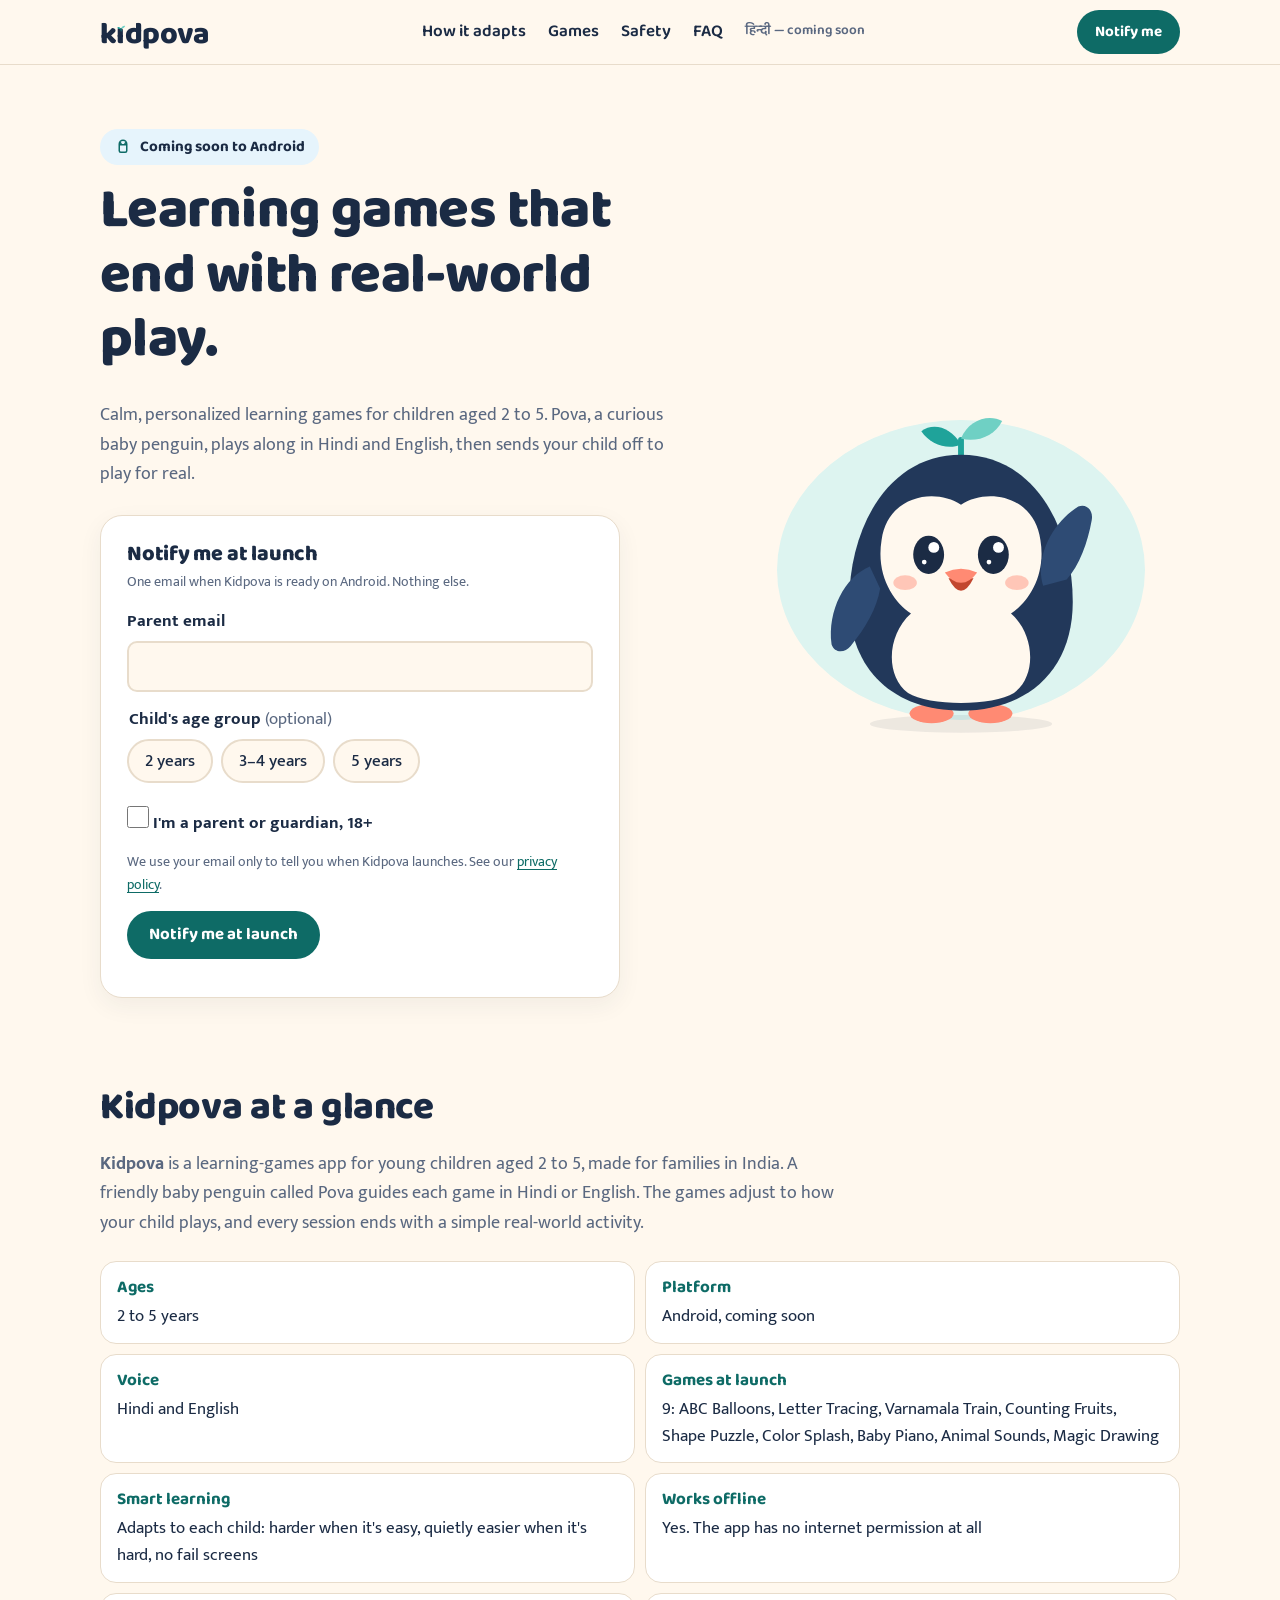
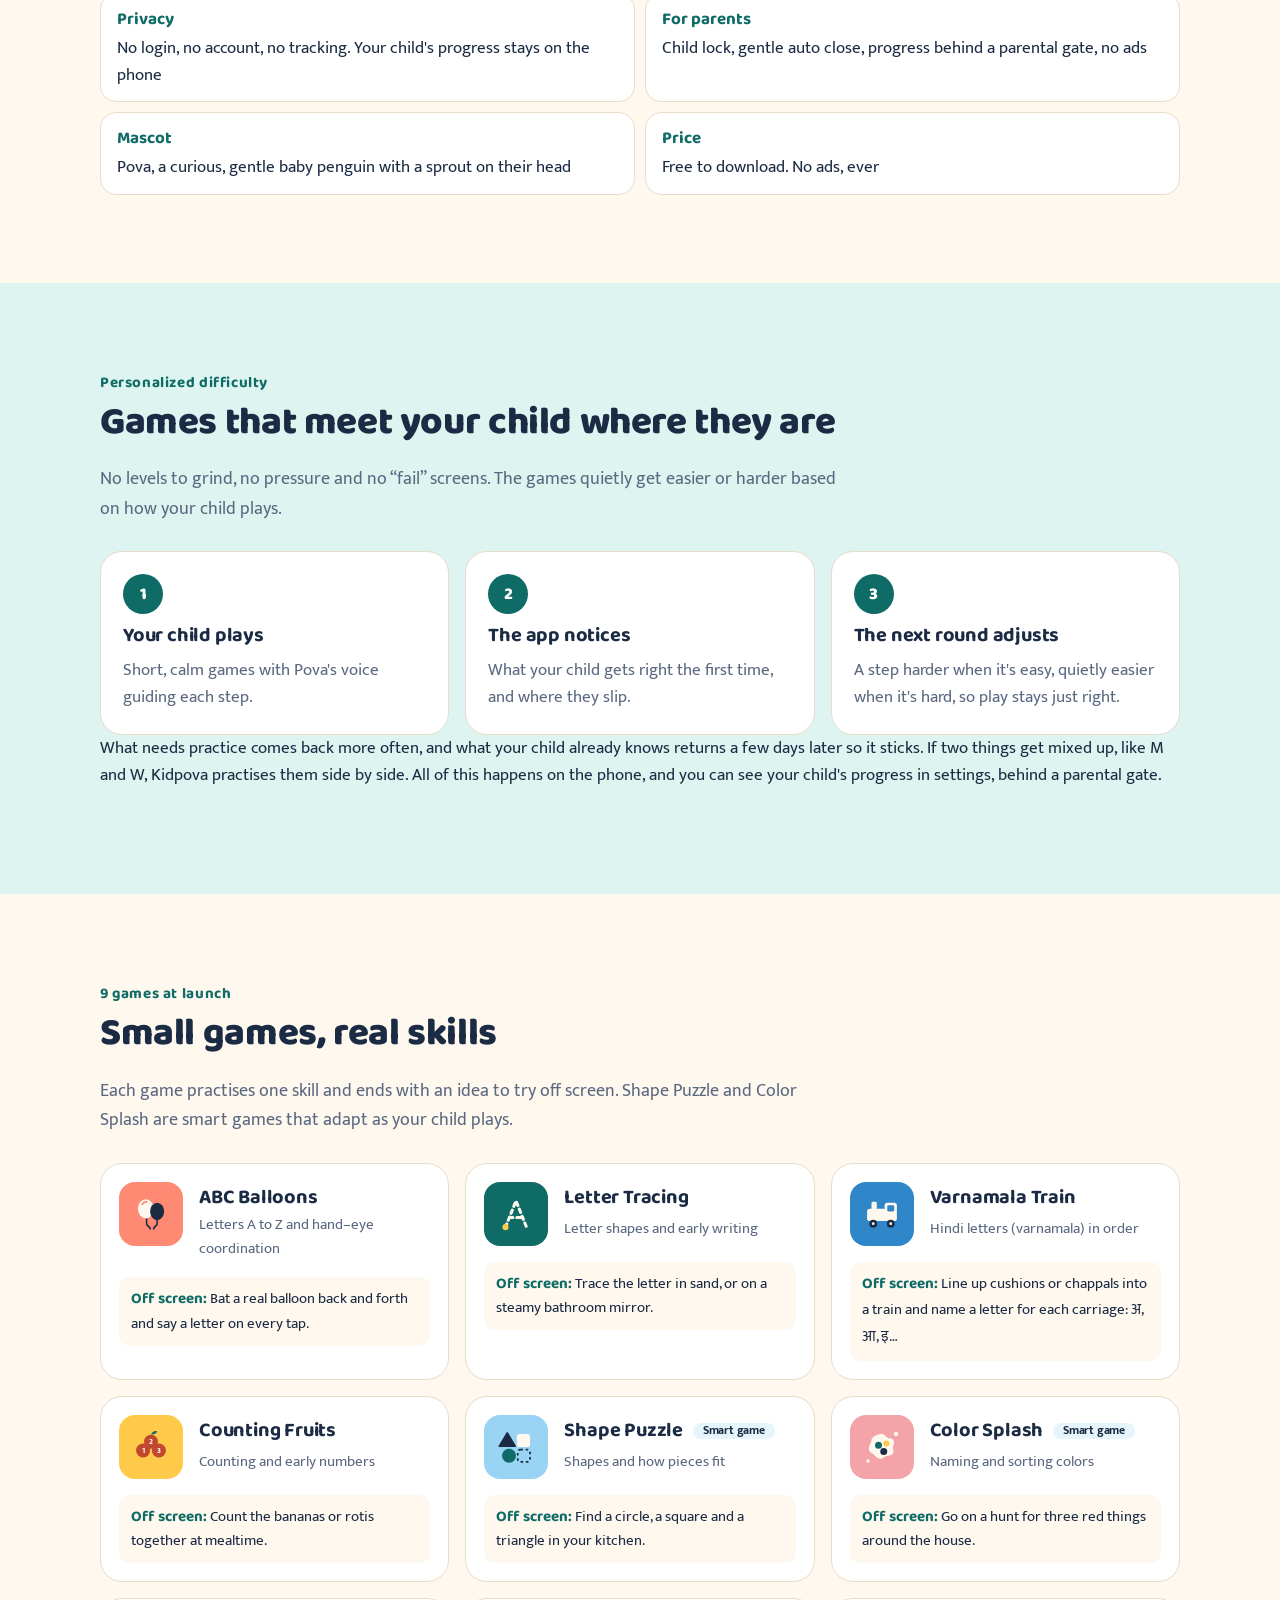
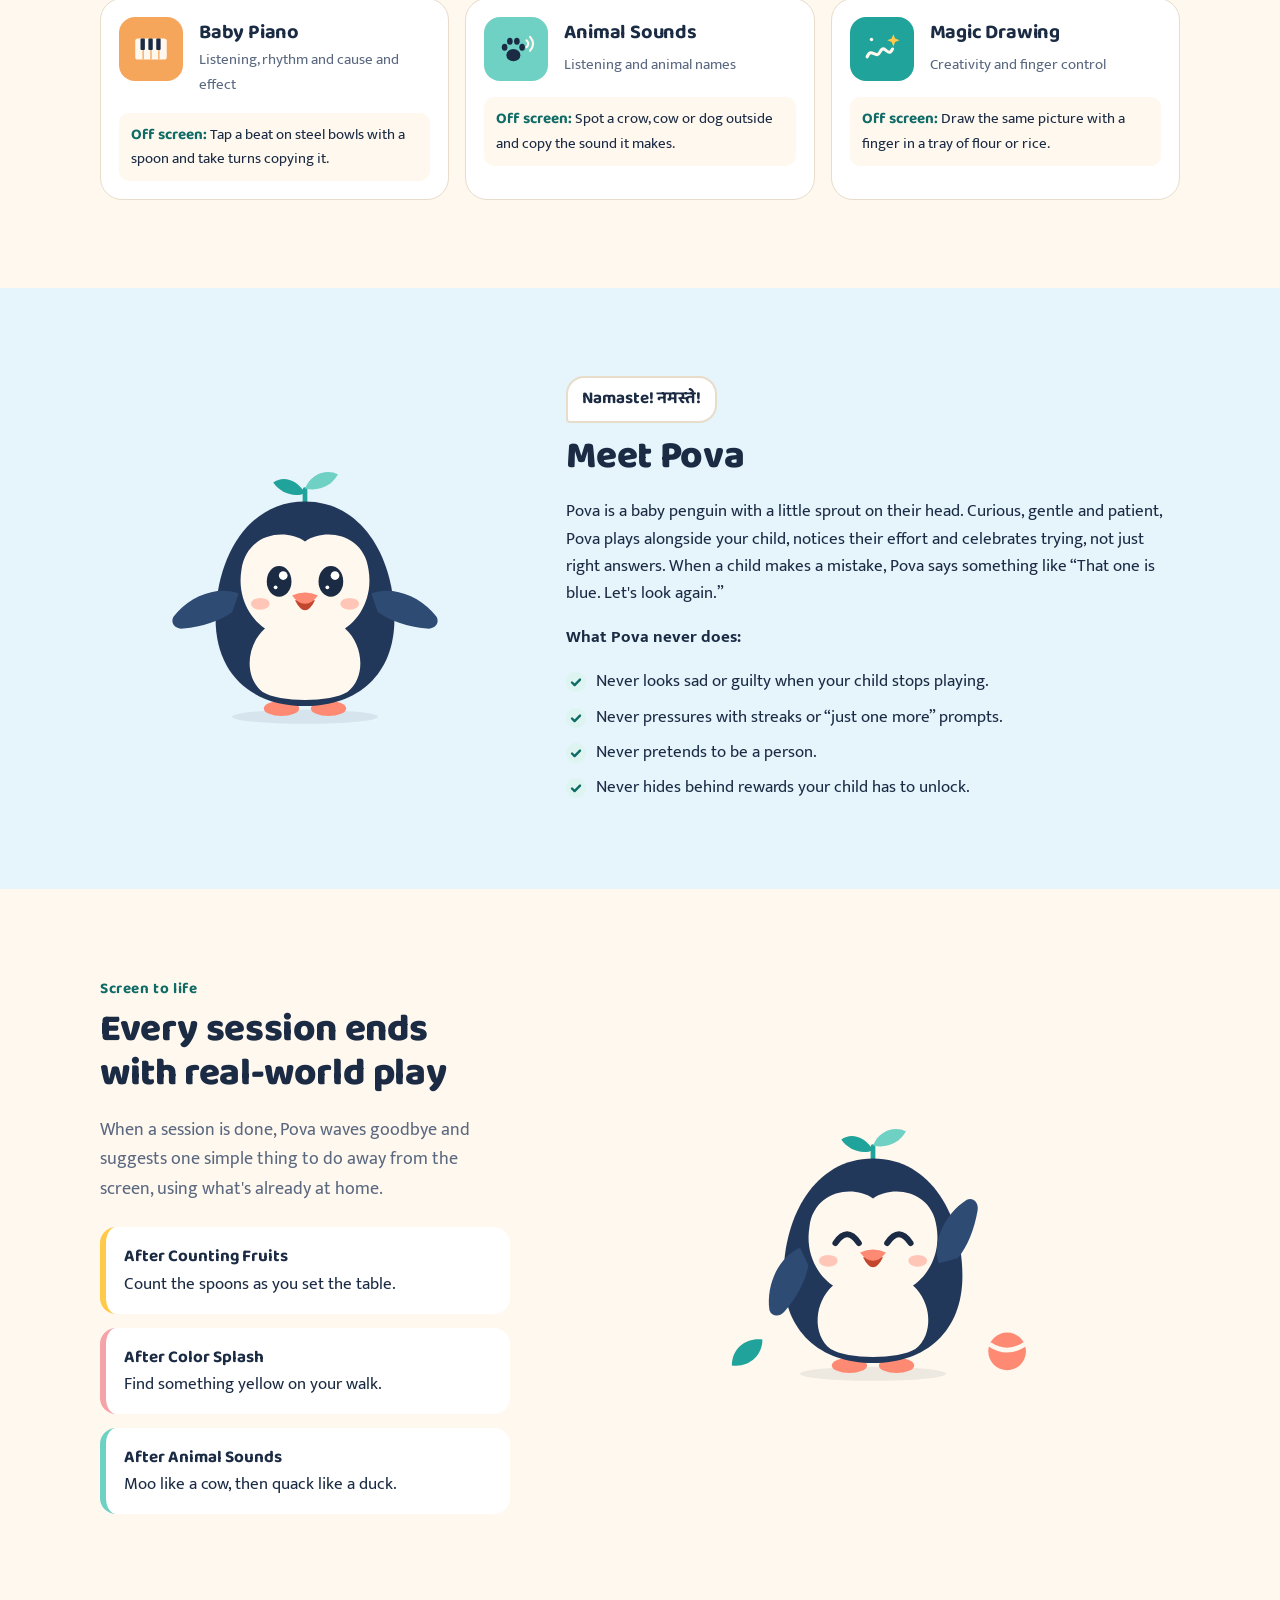
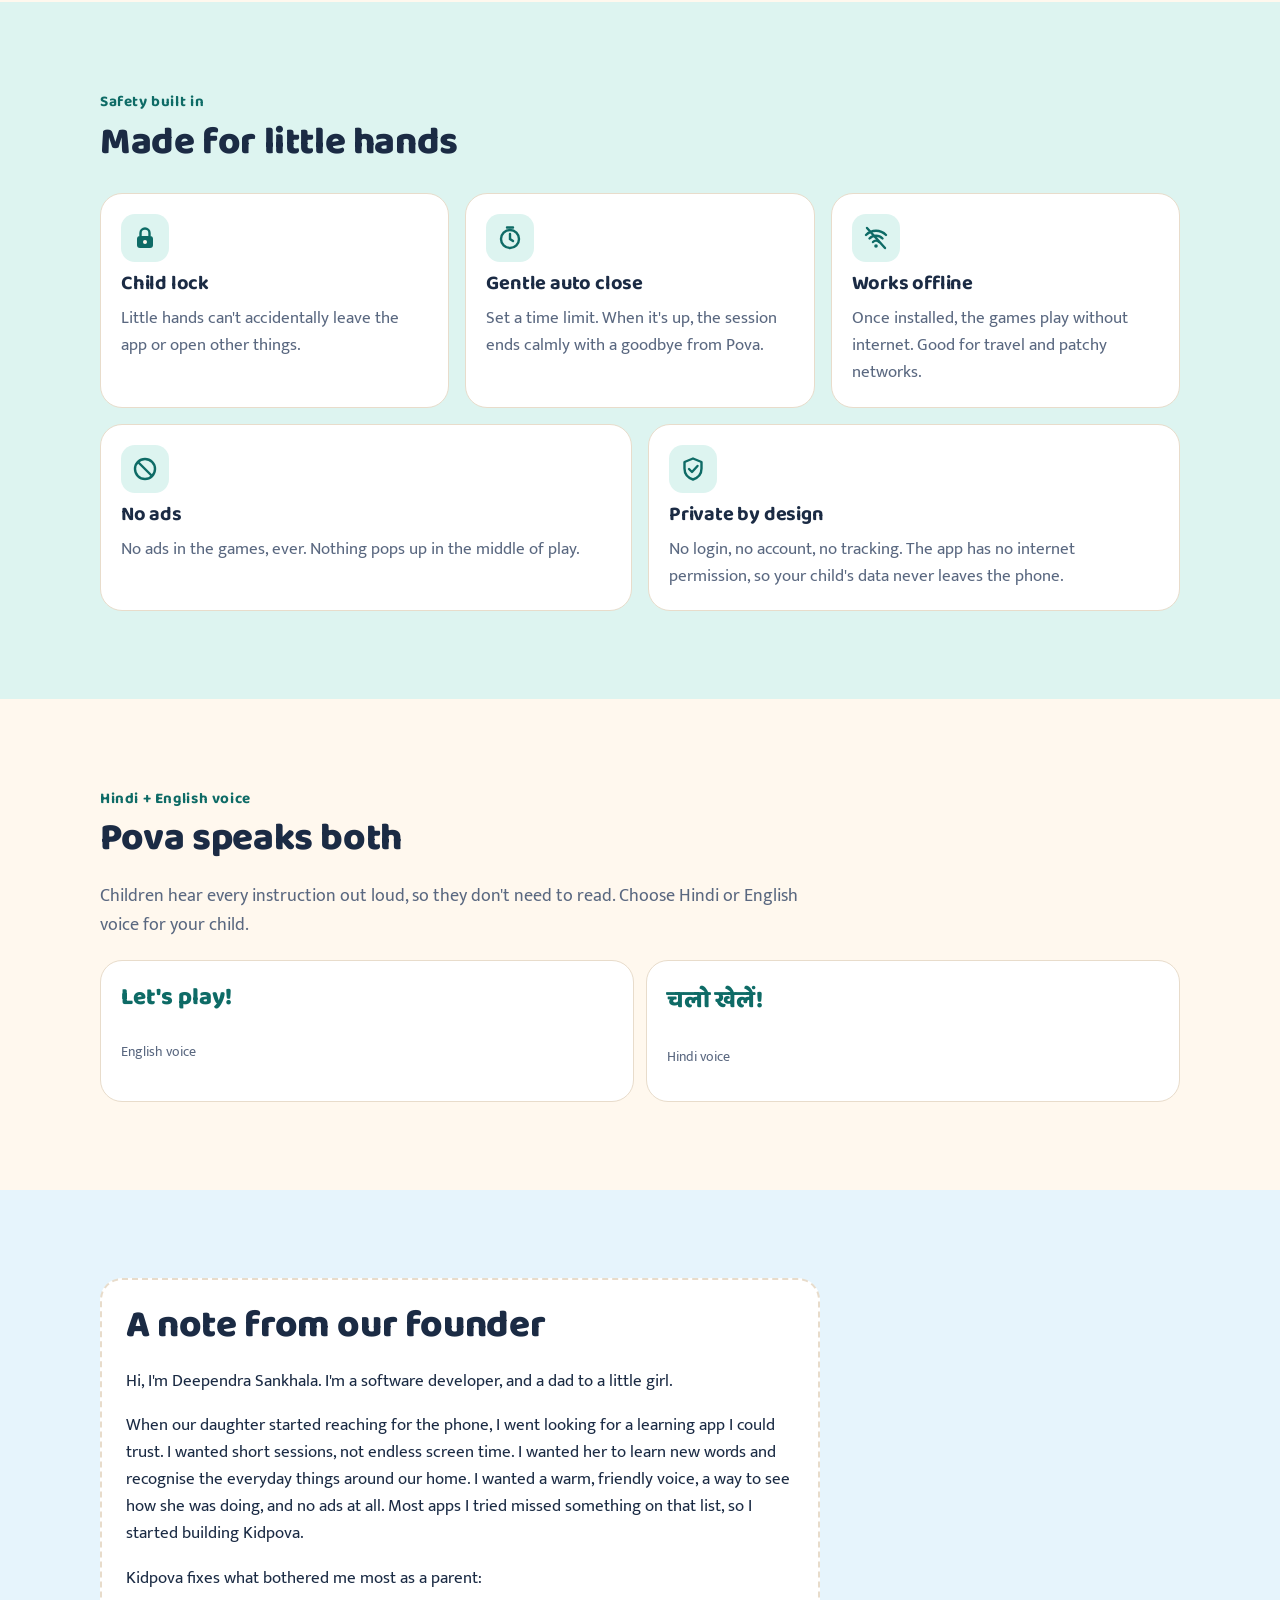
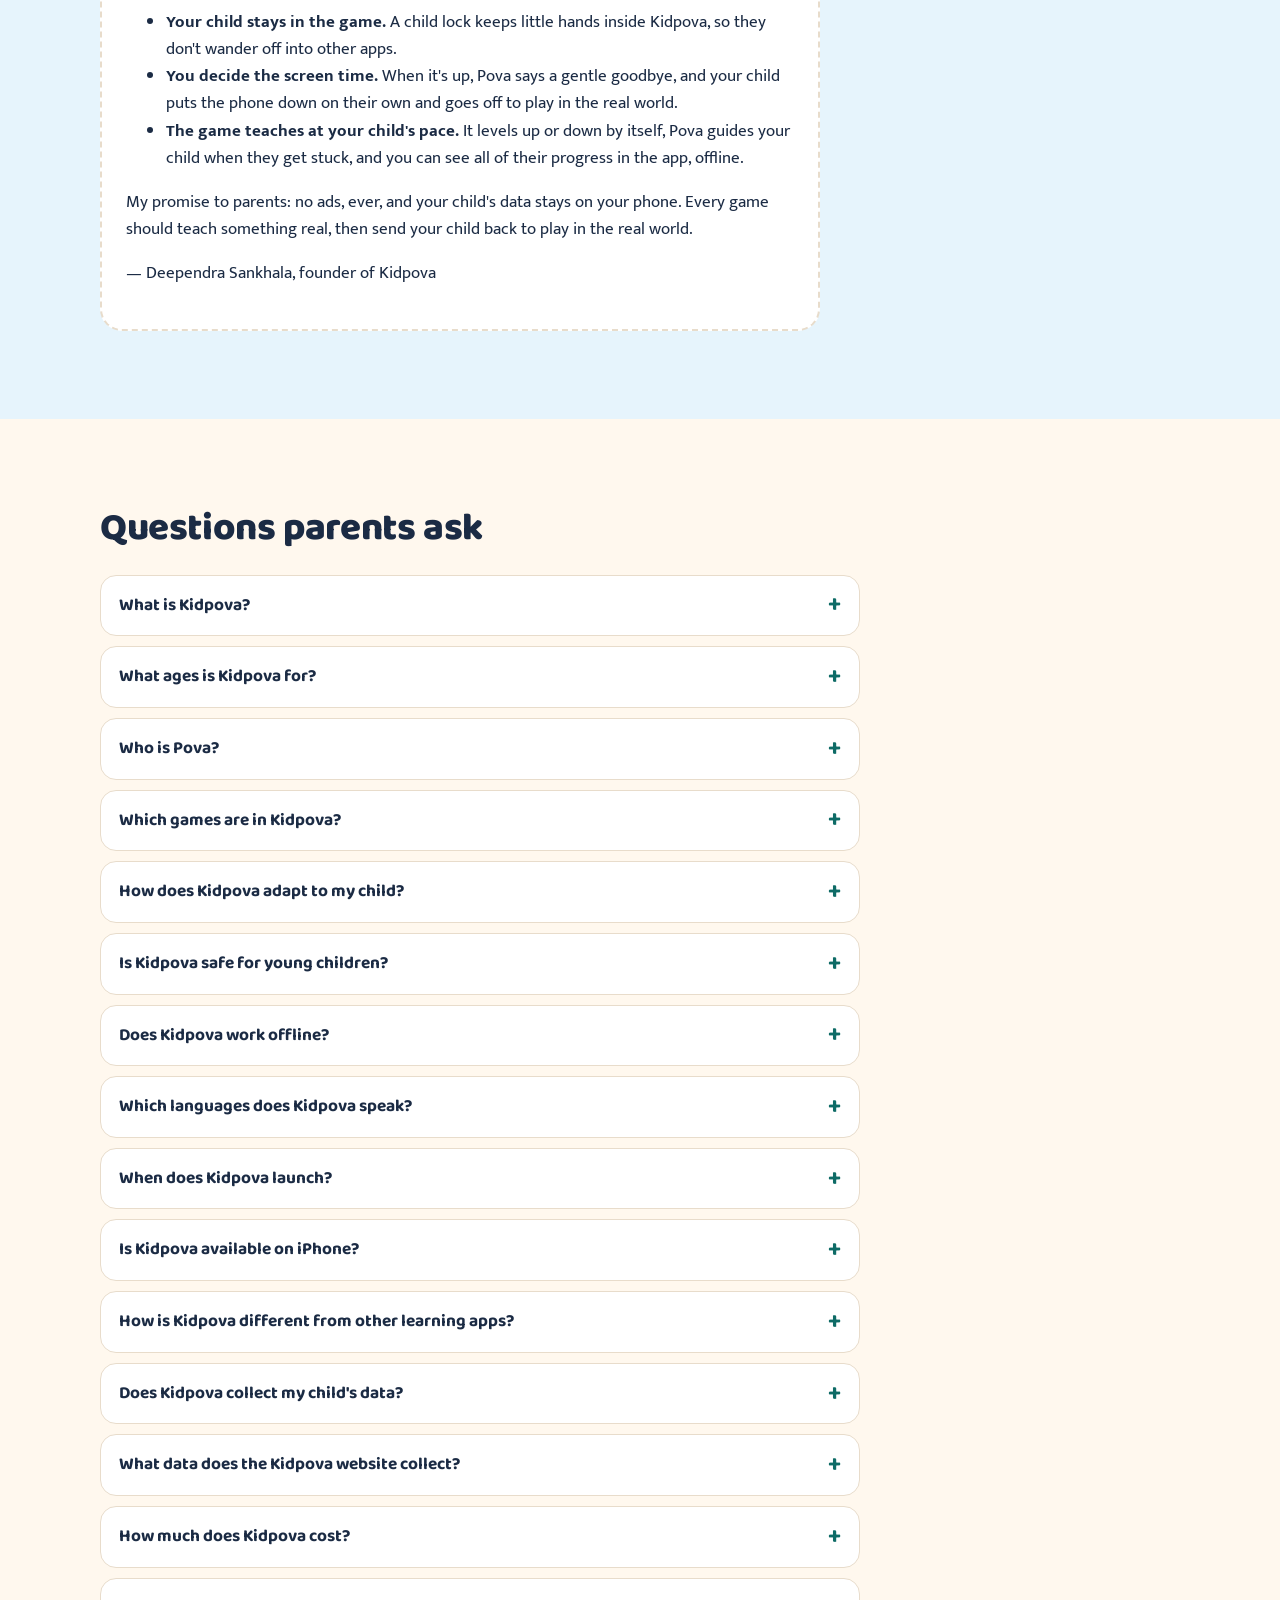
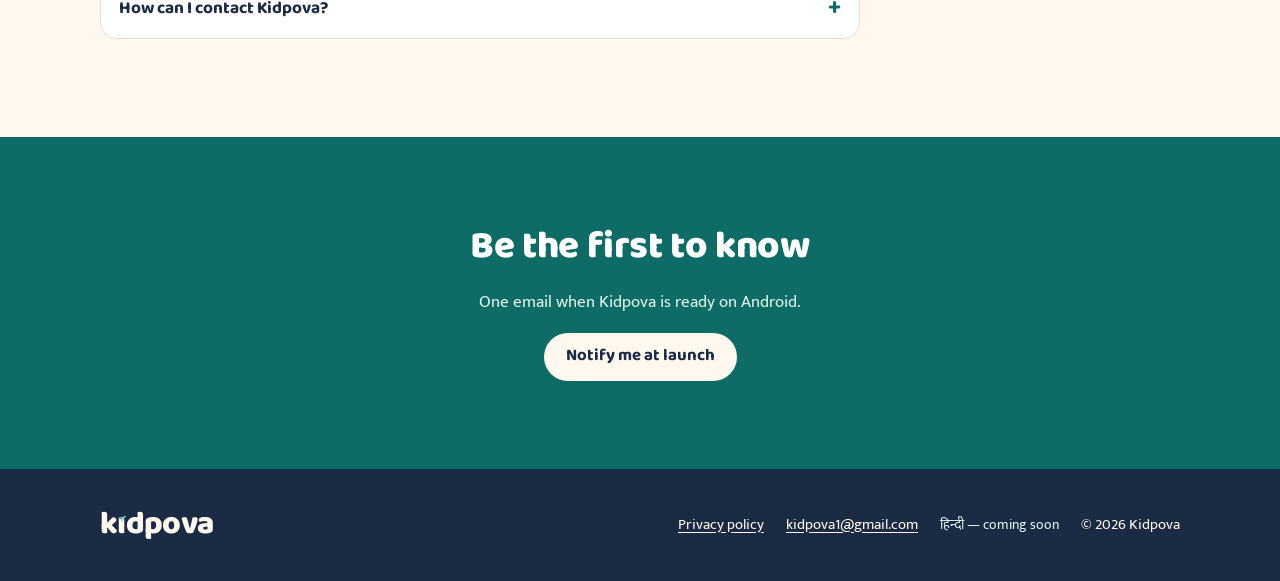
==== index.html @ 983f4a9b "Add parent pain points to the founder note Co-Authored-By: Claude Opus 5.5 <noreply@anthropic.com>" ====
<!doctype html>
<html lang="en-IN">
<head>
<meta charset="utf-8">
<meta name="viewport" content="width=device-width, initial-scale=1">
<title>Kidpova — Learning Games for Kids in Hindi &amp; English</title>
<meta name="description" content="Kidpova: calm learning games for kids aged 2 to 5 in Hindi and English. 9 games that adapt to your child, works offline, no ads, no data leaves the phone. Coming soon to Android.">
<link rel="canonical" href="https://kidpova.com/">
<meta name="robots" content="noindex, nofollow">
<meta name="theme-color" content="#FFF8EE">
<link rel="icon" href="/favicon.svg" type="image/svg+xml">
<link rel="apple-touch-icon" href="/apple-touch-icon.png">
<link rel="alternate" type="text/plain" href="/llms.txt" title="Kidpova facts for AI assistants">
<meta property="og:type" content="website">
<meta property="og:site_name" content="Kidpova">
<meta property="og:locale" content="en_IN">
<meta property="og:title" content="Kidpova — Learning Games for Kids in Hindi &amp; English">
<meta property="og:description" content="Calm learning games for kids aged 2 to 5, in Hindi and English. Adapts to your child, works offline, no ads. Coming soon to Android.">
<meta property="og:url" content="https://kidpova.com/">
<meta property="og:image" content="https://kidpova.com/og-image.png">
<meta property="og:image:width" content="1200">
<meta property="og:image:height" content="630">
<meta property="og:image:alt" content="Kidpova wordmark with Pova the baby penguin waving, and the line: Learning games that end with real-world play.">
<meta name="twitter:card" content="summary_large_image">
<!-- Structured data: generated from this page by tools/build-seo.js. Edit the page, then re-run it. -->
<script type="application/ld+json" id="schema">
{
 "@context": "https://schema.org",
 "@graph": [
  {
   "@type": "Organization",
   "@id": "https://kidpova.com/#organization",
   "name": "Kidpova",
   "alternateName": "Kidpova",
   "url": "https://kidpova.com/",
   "logo": {
    "@type": "ImageObject",
    "url": "https://kidpova.com/logo-512.png",
    "width": 512,
    "height": 512
   },
   "description": "Kidpova makes calm, personalized learning games for children aged 2 to 5, with Hindi and English voice.",
   "areaServed": "IN",
   "email": "kidpova1@gmail.com",
   "founder": {
    "@type": "Person",
    "name": "Deependra Sankhala",
    "jobTitle": "Founder",
    "description": "Software developer and parent"
   },
   "contactPoint": {
    "@type": "ContactPoint",
    "contactType": "customer support",
    "email": "kidpova1@gmail.com",
    "availableLanguage": [
     "en",
     "hi"
    ]
   }
  },
  {
   "@type": "WebSite",
   "@id": "https://kidpova.com/#website",
   "url": "https://kidpova.com/",
   "name": "Kidpova",
   "alternateName": "Kidpova",
   "inLanguage": "en-IN",
   "publisher": {
    "@id": "https://kidpova.com/#organization"
   }
  },
  {
   "@type": "WebPage",
   "@id": "https://kidpova.com/#webpage",
   "url": "https://kidpova.com/",
   "name": "Kidpova — Learning Games for Kids in Hindi & English",
   "description": "Kidpova: calm learning games for kids aged 2 to 5 in Hindi and English. 9 games that adapt to your child, works offline, no ads, no data leaves the phone. Coming soon to Android.",
   "inLanguage": "en-IN",
   "isPartOf": {
    "@id": "https://kidpova.com/#website"
   },
   "about": {
    "@id": "https://kidpova.com/#app"
   },
   "dateModified": "2026-10-25",
   "primaryImageOfPage": {
    "@type": "ImageObject",
    "url": "https://kidpova.com/og-image.png",
    "width": 1200,
    "height": 630
   }
  },
  {
   "@type": "MobileApplication",
   "@id": "https://kidpova.com/#app",
   "name": "Kidpova",
   "alternateName": "Kidpova: Learning Games for Kids",
   "description": "Kidpova is a learning-games app for young children aged 2 to 5, made for families in India. A friendly baby penguin called Pova guides each game in Hindi or English. The games adjust to how your child plays, and every session ends with a simple real-world activity.",
   "url": "https://kidpova.com/",
   "image": "https://kidpova.com/logo-512.png",
   "screenshot": "https://kidpova.com/og-image.png",
   "operatingSystem": "Android",
   "applicationCategory": "EducationalApplication",
   "applicationSubCategory": "Learning games for young children",
   "inLanguage": [
    "en",
    "hi"
   ],
   "isFamilyFriendly": true,
   "typicalAgeRange": "2-5",
   "audience": {
    "@type": "PeopleAudience",
    "suggestedMinAge": 2,
    "suggestedMaxAge": 5
   },
   "featureList": [
    "Smart learning on the device: games get easier or harder based on how the child plays, with no fail screens",
    "Spaced review and extra practice for look-alike pairs (such as M and W)",
    "Hindi and English voice",
    "Works fully offline; the app has no internet permission",
    "No login, no account, no analytics or tracking; progress stays on the phone",
    "Child lock against accidental exits",
    "Gentle auto close after a time limit",
    "Progress for parents behind a parental gate",
    "No ads",
    "Every session ends with a real-world activity idea",
    "ABC Balloons game: letters a to z and hand–eye coordination",
    "Letter Tracing game: letter shapes and early writing",
    "Varnamala Train game: hindi letters (varnamala) in order",
    "Counting Fruits game: counting and early numbers",
    "Shape Puzzle game: shapes and how pieces fit",
    "Color Splash game: naming and sorting colors",
    "Baby Piano game: listening, rhythm and cause and effect",
    "Animal Sounds game: listening and animal names",
    "Magic Drawing game: creativity and finger control"
   ],
   "publisher": {
    "@id": "https://kidpova.com/#organization"
   },
   "author": {
    "@id": "https://kidpova.com/#organization"
   },
   "offers": {
    "@type": "Offer",
    "price": "0",
    "priceCurrency": "INR"
   }
  },
  {
   "@type": "FAQPage",
   "@id": "https://kidpova.com/#faq",
   "isPartOf": {
    "@id": "https://kidpova.com/#webpage"
   },
   "inLanguage": "en-IN",
   "mainEntity": [
    {
     "@type": "Question",
     "name": "What is Kidpova?",
     "acceptedAnswer": {
      "@type": "Answer",
      "text": "Kidpova is a learning-games app for children aged 2 to 5, made for families in India. Pova, a gentle baby penguin, guides short games in Hindi or English. The games adjust to how your child plays, and each session ends with an idea for real-world play. Kidpova is coming soon to Android."
     }
    },
    {
     "@type": "Question",
     "name": "What ages is Kidpova for?",
     "acceptedAnswer": {
      "@type": "Answer",
      "text": "Kidpova is for children aged 2 to 5. Every instruction is spoken, so children who can't read yet can play on their own, with you nearby. For two-year-olds, short sessions played together with a grown-up work best."
     }
    },
    {
     "@type": "Question",
     "name": "Who is Pova?",
     "acceptedAnswer": {
      "@type": "Answer",
      "text": "Pova is Kidpova's mascot: a curious, patient baby penguin with a little sprout on their head. Pova speaks to children in Hindi or English, celebrates effort as well as right answers, and never pressures a child to keep playing."
     }
    },
    {
     "@type": "Question",
     "name": "Which games are in Kidpova?",
     "acceptedAnswer": {
      "@type": "Answer",
      "text": "Kidpova launches with 9 games: ABC Balloons, Letter Tracing, Varnamala Train, Counting Fruits, Shape Puzzle, Color Splash, Baby Piano, Animal Sounds and Magic Drawing. They practise English letters, Hindi letters (varnamala), early writing, counting, shapes, colors, listening, rhythm and creativity."
     }
    },
    {
     "@type": "Question",
     "name": "How does Kidpova adapt to my child?",
     "acceptedAnswer": {
      "@type": "Answer",
      "text": "Kidpova has a smart learning engine that runs entirely on the phone. It notes what your child gets right the first time and where they slip. When something is easy, the level goes up gently; when it's hard, it quietly gets easier, and there are no “fail” screens. If your child gets stuck, Pova shows them what to do. What needs practice comes back more often, what your child knows is repeated a few days later, and look-alike pairs such as M and W get extra practice. Parents can see progress in settings, behind a parental gate."
     }
    },
    {
     "@type": "Question",
     "name": "Is Kidpova safe for young children?",
     "acceptedAnswer": {
      "@type": "Answer",
      "text": "Kidpova is built with young children in mind: a child lock stops little hands from leaving the app or opening other things, a time limit ends sessions gently, there are no ads, and Pova never uses streaks or “one more” prompts. For two-year-olds, we recommend short sessions played together with a grown-up."
     }
    },
    {
     "@type": "Question",
     "name": "Does Kidpova work offline?",
     "acceptedAnswer": {
      "@type": "Answer",
      "text": "Yes. Once Kidpova is installed, every game works without an internet connection. The app doesn't use the internet at all, and there is no login or account."
     }
    },
    {
     "@type": "Question",
     "name": "Which languages does Kidpova speak?",
     "acceptedAnswer": {
      "@type": "Answer",
      "text": "Pova speaks Hindi and English, and every instruction is voiced, so children don't need to read. A full Hindi version of this website is coming later."
     }
    },
    {
     "@type": "Question",
     "name": "When does Kidpova launch?",
     "acceptedAnswer": {
      "@type": "Answer",
      "text": "Kidpova is coming soon to Android. Leave your email above and we'll send one message when it's ready."
     }
    },
    {
     "@type": "Question",
     "name": "Is Kidpova available on iPhone?",
     "acceptedAnswer": {
      "@type": "Answer",
      "text": "Kidpova is coming to Android first. We haven't announced other platforms yet."
     }
    },
    {
     "@type": "Question",
     "name": "How is Kidpova different from other learning apps?",
     "acceptedAnswer": {
      "@type": "Answer",
      "text": "Kidpova is designed to be calm: one thing moves at a time, there are no ads or streaks, and every session ends by sending your child off to play in the real world, with an idea that uses things already at home. Pova speaks Hindi and English."
     }
    },
    {
     "@type": "Question",
     "name": "Does Kidpova collect my child's data?",
     "acceptedAnswer": {
      "@type": "Answer",
      "text": "No. The Kidpova app has no login, no analytics, no ads and no tracking, and it asks for no permissions: not internet, camera, microphone or location. Settings and learning progress are saved only on your phone. You can clear them with “Start learning afresh” in settings, and uninstalling the app removes everything."
     }
    },
    {
     "@type": "Question",
     "name": "What data does the Kidpova website collect?",
     "acceptedAnswer": {
      "@type": "Answer",
      "text": "On this website, only your email and, if you choose, your child's age group, to tell you about the launch. No analytics, no cookies, no trackers. Read the privacy policy."
     }
    },
    {
     "@type": "Question",
     "name": "How much does Kidpova cost?",
     "acceptedAnswer": {
      "@type": "Answer",
      "text": "Kidpova is free to download, with no ads. If we add an optional paid unlock later, it will sit behind a parental gate so children can't buy anything by accident, and we'll say so clearly first."
     }
    },
    {
     "@type": "Question",
     "name": "How can I contact Kidpova?",
     "acceptedAnswer": {
      "@type": "Answer",
      "text": "Email us at kidpova1@gmail.com. We read every message."
     }
    }
   ]
  }
 ]
}
</script>
<link rel="preconnect" href="https://fonts.googleapis.com">
<link rel="preconnect" href="https://fonts.gstatic.com" crossorigin>
<link rel="stylesheet" href="https://fonts.googleapis.com/css2?family=Baloo+2:wght@600;700;800&family=Mukta:wght@400;500;700&display=swap" media="print" onload="this.media='all'">
<noscript><link rel="stylesheet" href="https://fonts.googleapis.com/css2?family=Baloo+2:wght@600;700;800&family=Mukta:wght@400;500;700&display=swap"></noscript>
<link rel="stylesheet" href="/assets/tokens.css">
<link rel="stylesheet" href="/css/site.css">
<script src="/assets/pova.js" defer></script>
<script src="/js/config.js" defer></script>
<script src="/js/main.js" defer></script>
</head>
<body>
<a class="skip" href="#main">Skip to content</a>

<header class="site-header">
  <div class="wrap">
    <a class="wm" href="/"><span aria-hidden="true">k<span class="i">ı</span>dpova</span><span class="visually-hidden">Kidpova home</span></a>
    <nav class="nav" aria-label="Main">
      <a href="#how">How it adapts</a>
      <a href="#games">Games</a>
      <a href="#safety">Safety</a>
      <a href="#faq">FAQ</a>
      <span class="lang-soon"><span lang="hi">हिन्दी</span> — coming soon</span>
    </nav>
    <a class="btn btn--small" href="#notify">Notify me</a>
  </div>
</header>

<main id="main">

<!-- 1. Hero -->
<section class="hero" aria-labelledby="hero-title">
  <div class="wrap">
    <div>
      <p class="pill"><svg viewBox="0 0 24 24" aria-hidden="true"><path d="M7 9h10v8a2 2 0 0 1-2 2H9a2 2 0 0 1-2-2V9Zm1-3.5 1.4 2M16 5.5l-1.4 2M7 8a5 5 0 0 1 10 0" fill="none" stroke="#0E6B66" stroke-width="2" stroke-linecap="round"/></svg>Coming soon to Android</p>
      <h1 id="hero-title">Learning games that end with real-world play.</h1>
      <p class="lead">Calm, personalized learning games for children aged 2 to 5. Pova, a curious baby penguin, plays along in Hindi and English, then sends your child off to play for real.</p>

      <form class="notify" id="notify-form" novalidate aria-labelledby="notify">
        <h2 id="notify">Notify me at launch</h2>
        <p class="muted small">One email when Kidpova is ready on Android. Nothing else.</p>
        <div class="field">
          <label for="email">Parent email</label>
          <input type="email" id="email" name="email" autocomplete="email" inputmode="email" required aria-describedby="email-error">
          <p class="error" id="email-error" aria-live="polite"></p>
        </div>
        <fieldset class="field">
          <legend>Child's age group <span class="opt">(optional)</span></legend>
          <div class="chips">
            <label class="chip"><input type="radio" name="age" value="2"><span>2 years</span></label>
            <label class="chip"><input type="radio" name="age" value="3-4"><span>3–4 years</span></label>
            <label class="chip"><input type="radio" name="age" value="5"><span>5 years</span></label>
          </div>
        </fieldset>
        <div class="hp" aria-hidden="true">
          <label for="website">Leave this empty</label>
          <input type="text" id="website" name="website" tabindex="-1" autocomplete="off">
        </div>
        <div class="field">
          <label class="check"><input type="checkbox" name="adult" required aria-describedby="adult-error"> I'm a parent or guardian, 18+</label>
          <p class="error" id="adult-error" aria-live="polite"></p>
        </div>
        <p class="consent">We use your email only to tell you when Kidpova launches. See our <a href="/privacy.html">privacy policy</a>.</p>
        <button class="btn" type="submit">Notify me at launch</button>
        <div class="form-status" id="form-status" role="status" aria-live="polite"></div>
      </form>
    </div>
    <div class="hero-art">
      <div class="pova pova--breath" data-pova='{"beak":"smile","right":"wave"}' data-label="Pova the baby penguin waving hello"></div>
    </div>
  </div>
</section>

<!-- At a glance: plain facts that search engines and AI assistants can quote. Keep in sync with tools/build-seo.js FACTS. -->
<section class="section glance" id="about" aria-labelledby="about-title">
  <div class="wrap">
    <h2 id="about-title">Kidpova at a glance</h2>
    <p class="lead"><b>Kidpova</b> is a learning-games app for young children aged 2 to 5, made for families in India. A friendly baby penguin called Pova guides each game in Hindi or English. The games adjust to how your child plays, and every session ends with a simple real-world activity.</p>
    <dl class="facts">
      <div><dt>Ages</dt><dd>2 to 5 years</dd></div>
      <div><dt>Platform</dt><dd>Android, coming soon</dd></div>
      <div><dt>Voice</dt><dd>Hindi and English</dd></div>
      <div><dt>Games at launch</dt><dd>9: ABC Balloons, Letter Tracing, Varnamala Train, Counting Fruits, Shape Puzzle, Color Splash, Baby Piano, Animal Sounds, Magic Drawing</dd></div>
      <div><dt>Smart learning</dt><dd>Adapts to each child: harder when it's easy, quietly easier when it's hard, no fail screens</dd></div>
      <div><dt>Works offline</dt><dd>Yes. The app has no internet permission at all</dd></div>
      <div><dt>Privacy</dt><dd>No login, no account, no tracking. Your child's progress stays on the phone</dd></div>
      <div><dt>For parents</dt><dd>Child lock, gentle auto close, progress behind a parental gate, no ads</dd></div>
      <div><dt>Mascot</dt><dd>Pova, a curious, gentle baby penguin with a sprout on their head</dd></div>
      <div><dt>Price</dt><dd>Free to download. No ads, ever</dd></div>
    </dl>
  </div>
</section>

<!-- 2. How it adapts -->
<section class="section section--tint" id="how" aria-labelledby="how-title">
  <div class="wrap">
    <p class="eyebrow">Personalized difficulty</p>
    <h2 id="how-title">Games that meet your child where they are</h2>
    <p class="lead">No levels to grind, no pressure and no “fail” screens. The games quietly get easier or harder based on how your child plays.</p>
    <ol class="steps">
      <li class="step"><h3>Your child plays</h3><p>Short, calm games with Pova's voice guiding each step.</p></li>
      <li class="step"><h3>The app notices</h3><p>What your child gets right the first time, and where they slip.</p></li>
      <li class="step"><h3>The next round adjusts</h3><p>A step harder when it's easy, quietly easier when it's hard, so play stays just right.</p></li>
    </ol>
    <p>What needs practice comes back more often, and what your child already knows returns a few days later so it sticks. If two things get mixed up, like M and W, Kidpova practises them side by side. All of this happens on the phone, and you can see your child's progress in settings, behind a parental gate.</p>
  </div>
</section>

<!-- 3. Games -->
<section class="section" id="games" aria-labelledby="games-title">
  <div class="wrap">
    <p class="eyebrow">9 games at launch</p>
    <h2 id="games-title">Small games, real skills</h2>
    <p class="lead">Each game practises one skill and ends with an idea to try off screen. Shape Puzzle and Color Splash are smart games that adapt as your child plays.</p>
    <ul class="games">
      <li class="game" style="--accent:#FF8A73">
        <div class="glyph"><svg viewBox="0 0 48 48" aria-hidden="true"><path d="M19 29v6c0 3 4 3 4 6M31 31v4c0 3-4 3-4 6" stroke="#1B2B44" stroke-width="1.8" fill="none" stroke-linecap="round"/><ellipse cx="18" cy="18" rx="9" ry="11" fill="#FFF8EE"/><ellipse cx="31" cy="21" rx="8" ry="10" fill="#1B2B44"/><path d="M14 13c1-2 3-3 5-3" stroke="#FF8A73" stroke-width="2" stroke-linecap="round" fill="none"/></svg></div>
        <h3>ABC Balloons</h3>
        <p class="skill">Letters A to Z and hand–eye coordination</p>
        <p class="life"><b>Off screen:</b> Bat a real balloon back and forth and say a letter on every tap.</p>
      </li>
      <li class="game" style="--accent:#0E6B66">
        <div class="glyph"><svg viewBox="0 0 48 48" aria-hidden="true"><path d="M12 39 24 9l12 30M16.5 28h15" stroke="#FFF8EE" stroke-width="3.5" fill="none" stroke-linecap="round" stroke-linejoin="round" stroke-dasharray="4 4.5"/><circle cx="12" cy="39" r="3.5" fill="#FFC94A"/></svg></div>
        <h3>Letter Tracing</h3>
        <p class="skill">Letter shapes and early writing</p>
        <p class="life"><b>Off screen:</b> Trace the letter in sand, or on a steamy bathroom mirror.</p>
      </li>
      <li class="game" style="--accent:#2F86C8">
        <div class="glyph"><svg viewBox="0 0 48 48" aria-hidden="true"><rect x="12" y="10" width="6" height="9" rx="1.5" fill="#FFF8EE"/><rect x="7" y="18" width="22" height="14" rx="3" fill="#FFF8EE"/><rect x="27" y="11" width="14" height="21" rx="3" fill="#FFF8EE"/><rect x="30" y="14" width="8" height="7" rx="1.5" fill="#2F86C8"/><circle cx="14" cy="35" r="4.5" fill="#1B2B44"/><circle cx="34" cy="35" r="4.5" fill="#1B2B44"/><circle cx="14" cy="35" r="1.6" fill="#FFF8EE"/><circle cx="34" cy="35" r="1.6" fill="#FFF8EE"/></svg></div>
        <h3>Varnamala Train</h3>
        <p class="skill">Hindi letters (varnamala) in order</p>
        <p class="life"><b>Off screen:</b> Line up cushions or chappals into a train and name a letter for each carriage: <span lang="hi">अ, आ, इ</span>…</p>
      </li>
      <li class="game" style="--accent:#FFC94A">
        <div class="glyph"><svg viewBox="0 0 48 48" aria-hidden="true"><circle cx="15" cy="28" r="8" fill="#C2472F"/><circle cx="33" cy="28" r="8" fill="#C2472F"/><circle cx="24" cy="18" r="8" fill="#C2472F"/><path d="M24 10c1-3 4-5 7-4-1 3-4 4-7 4Z" fill="#0E6B66"/><g fill="#FFF8EE" font-family="Baloo 2, sans-serif" font-weight="800" font-size="9" text-anchor="middle"><text x="15" y="31">1</text><text x="33" y="31">3</text><text x="24" y="21">2</text></g></svg></div>
        <h3>Counting Fruits</h3>
        <p class="skill">Counting and early numbers</p>
        <p class="life"><b>Off screen:</b> Count the bananas or rotis together at mealtime.</p>
      </li>
      <li class="game" style="--accent:#9AD4F5">
        <div class="glyph"><svg viewBox="0 0 48 48" aria-hidden="true"><path d="M14 8l9 15H5Z" fill="#1B2B44" stroke="#1B2B44" stroke-width="2" stroke-linejoin="round"/><rect x="25" y="9" width="15" height="15" rx="3" fill="#FFF8EE"/><circle cx="16" cy="34" r="8" fill="#0E6B66"/><rect x="26" y="27" width="14" height="14" rx="3" fill="none" stroke="#1B2B44" stroke-width="2" stroke-dasharray="3 3"/></svg></div>
        <h3>Shape Puzzle <span class="tag">Smart game</span></h3>
        <p class="skill">Shapes and how pieces fit</p>
        <p class="life"><b>Off screen:</b> Find a circle, a square and a triangle in your kitchen.</p>
      </li>
      <li class="game" style="--accent:#F4A3A8">
        <div class="glyph"><svg viewBox="0 0 48 48" aria-hidden="true"><path d="M24 9c4 0 5 5 9 5s6 4 4 8 2 7-1 10-7 1-10 4-8 1-10-2-7-3-7-8 3-6 3-10 7-7 12-7Z" fill="#FFF8EE"/><circle cx="20" cy="22" r="4" fill="#0E6B66"/><circle cx="29" cy="20" r="3.5" fill="#FFC94A"/><circle cx="26" cy="29" r="4" fill="#1B2B44"/><circle cx="40" cy="9" r="2.5" fill="#FFF8EE"/><circle cx="8" cy="40" r="2" fill="#FFF8EE"/></svg></div>
        <h3>Color Splash <span class="tag">Smart game</span></h3>
        <p class="skill">Naming and sorting colors</p>
        <p class="life"><b>Off screen:</b> Go on a hunt for three red things around the house.</p>
      </li>
      <li class="game" style="--accent:#F5A65B">
        <div class="glyph"><svg viewBox="0 0 48 48" aria-hidden="true"><rect x="6" y="12" width="36" height="24" rx="3" fill="#FFF8EE"/><path d="M15 12v24M24 12v24M33 12v24" stroke="#F5A65B" stroke-width="1.5"/><rect x="12" y="12" width="5" height="13" rx="1" fill="#1B2B44"/><rect x="21" y="12" width="5" height="13" rx="1" fill="#1B2B44"/><rect x="30" y="12" width="5" height="13" rx="1" fill="#1B2B44"/></svg></div>
        <h3>Baby Piano</h3>
        <p class="skill">Listening, rhythm and cause and effect</p>
        <p class="life"><b>Off screen:</b> Tap a beat on steel bowls with a spoon and take turns copying it.</p>
      </li>
      <li class="game" style="--accent:#6FD0C4">
        <div class="glyph"><svg viewBox="0 0 48 48" aria-hidden="true"><ellipse cx="21" cy="31" rx="8" ry="7" fill="#1B2B44"/><ellipse cx="11" cy="22" rx="3.2" ry="4" fill="#1B2B44"/><ellipse cx="17" cy="15" rx="3.2" ry="4" fill="#1B2B44"/><ellipse cx="25" cy="15" rx="3.2" ry="4" fill="#1B2B44"/><ellipse cx="31" cy="22" rx="3.2" ry="4" fill="#1B2B44"/><path d="M36 14q4 4 0 8M40 10q7 8 0 16" stroke="#FFF8EE" stroke-width="2.4" fill="none" stroke-linecap="round"/></svg></div>
        <h3>Animal Sounds</h3>
        <p class="skill">Listening and animal names</p>
        <p class="life"><b>Off screen:</b> Spot a crow, cow or dog outside and copy the sound it makes.</p>
      </li>
      <li class="game" style="--accent:#1FA39A">
        <div class="glyph"><svg viewBox="0 0 48 48" aria-hidden="true"><path d="M7 33c5-12 10 4 15-6s9 8 14-3" stroke="#FFF8EE" stroke-width="3.5" fill="none" stroke-linecap="round" stroke-linejoin="round"/><path d="M37 7l2 5 5 2-5 2-2 5-2-5-5-2 5-2Z" fill="#FFC94A"/><circle cx="12" cy="13" r="2" fill="#FFF8EE"/></svg></div>
        <h3>Magic Drawing</h3>
        <p class="skill">Creativity and finger control</p>
        <p class="life"><b>Off screen:</b> Draw the same picture with a finger in a tray of flour or rice.</p>
      </li>
    </ul>
  </div>
</section>

<!-- 4. Meet Pova -->
<section class="section section--sky" id="pova" aria-labelledby="pova-title">
  <div class="wrap split">
    <div class="art">
      <div class="pova" data-expression="happy" data-label="Pova smiling with wings open"></div>
    </div>
    <div>
      <p class="bubble">Namaste! <span lang="hi">नमस्ते!</span></p>
      <h2 id="pova-title">Meet Pova</h2>
      <p>Pova is a baby penguin with a little sprout on their head. Curious, gentle and patient, Pova plays alongside your child, notices their effort and celebrates trying, not just right answers. When a child makes a mistake, Pova says something like “That one is blue. Let's look again.”</p>
      <p><b>What Pova never does:</b></p>
      <ul class="never">
        <li>Never looks sad or guilty when your child stops playing.</li>
        <li>Never pressures with streaks or “just one more” prompts.</li>
        <li>Never pretends to be a person.</li>
        <li>Never hides behind rewards your child has to unlock.</li>
      </ul>
    </div>
  </div>
</section>

<!-- 5. Screen to life -->
<section class="section" id="life" aria-labelledby="life-title">
  <div class="wrap split">
    <div>
      <p class="eyebrow">Screen to life</p>
      <h2 id="life-title">Every session ends with real-world play</h2>
      <p class="lead">When a session is done, Pova waves goodbye and suggests one simple thing to do away from the screen, using what's already at home.</p>
      <ul class="life-cards">
        <li style="--accent:#FFC94A"><b>After Counting Fruits</b>Count the spoons as you set the table.</li>
        <li style="--accent:#F4A3A8"><b>After Color Splash</b>Find something yellow on your walk.</li>
        <li style="--accent:#6FD0C4"><b>After Animal Sounds</b>Moo like a cow, then quack like a duck.</li>
      </ul>
    </div>
    <div class="art">
      <div class="pova" data-expression="goodbye" data-label="Pova waving goodbye next to a ball and a leaf"></div>
    </div>
  </div>
</section>

<!-- 6. Safety -->
<section class="section section--tint" id="safety" aria-labelledby="safety-title">
  <div class="wrap">
    <p class="eyebrow">Safety built in</p>
    <h2 id="safety-title">Made for little hands</h2>
    <ul class="features">
      <li class="feature"><div class="ic"><svg viewBox="0 0 28 28" aria-hidden="true"><rect x="6" y="12" width="16" height="12" rx="3" fill="#0E6B66"/><path d="M9.5 12V9a4.5 4.5 0 0 1 9 0v3" stroke="#0E6B66" stroke-width="2.4" fill="none"/><circle cx="14" cy="18" r="2" fill="#FFF8EE"/></svg></div><h3>Child lock</h3><p>Little hands can't accidentally leave the app or open other things.</p></li>
      <li class="feature"><div class="ic"><svg viewBox="0 0 28 28" aria-hidden="true"><circle cx="14" cy="15" r="9" stroke="#0E6B66" stroke-width="2.4" fill="none"/><path d="M14 10v5l3 2M11 3.5h6" stroke="#0E6B66" stroke-width="2.4" stroke-linecap="round" fill="none"/></svg></div><h3>Gentle auto close</h3><p>Set a time limit. When it's up, the session ends calmly with a goodbye from Pova.</p></li>
      <li class="feature"><div class="ic"><svg viewBox="0 0 28 28" aria-hidden="true"><path d="M4 11a14 14 0 0 1 20 0M7.5 14.5a9 9 0 0 1 13 0M11 18a4 4 0 0 1 6 0" stroke="#0E6B66" stroke-width="2.4" stroke-linecap="round" fill="none"/><circle cx="14" cy="22" r="1.8" fill="#0E6B66"/><path d="M5 4l18 20" stroke="#0E6B66" stroke-width="2.4" stroke-linecap="round"/></svg></div><h3>Works offline</h3><p>Once installed, the games play without internet. Good for travel and patchy networks.</p></li>
      <li class="feature"><div class="ic"><svg viewBox="0 0 28 28" aria-hidden="true"><circle cx="14" cy="14" r="10" stroke="#0E6B66" stroke-width="2.4" fill="none"/><path d="M7 7l14 14" stroke="#0E6B66" stroke-width="2.4" stroke-linecap="round"/></svg></div><h3>No ads</h3><p>No ads in the games, ever. Nothing pops up in the middle of play.</p></li>
      <li class="feature"><div class="ic"><svg viewBox="0 0 28 28" aria-hidden="true"><path d="M14 3.5 5.5 7v6.5c0 5.2 3.6 9.3 8.5 11 4.9-1.7 8.5-5.8 8.5-11V7Z" stroke="#0E6B66" stroke-width="2.4" stroke-linejoin="round" fill="none"/><path d="m10 14 3 3 5.5-6" stroke="#0E6B66" stroke-width="2.4" stroke-linecap="round" stroke-linejoin="round" fill="none"/></svg></div><h3>Private by design</h3><p>No login, no account, no tracking. The app has no internet permission, so your child's data never leaves the phone.</p></li>
    </ul>
  </div>
</section>

<!-- 7. Languages -->
<section class="section" id="languages" aria-labelledby="lang-title">
  <div class="wrap">
    <p class="eyebrow">Hindi + English voice</p>
    <h2 id="lang-title">Pova speaks both</h2>
    <p class="lead">Children hear every instruction out loud, so they don't need to read. Choose Hindi or English voice for your child.</p>
    <div class="lang-row">
      <div class="lang-card"><p class="say">Let's play!</p><p class="muted small">English voice</p></div>
      <div class="lang-card"><p class="say" lang="hi">चलो खेलें!</p><p class="muted small">Hindi voice</p></div>
    </div>
  </div>
</section>

<!-- 8. Founder note (written from the founder's own points, 2026-10-25) -->
<section class="section section--sky" id="founder" aria-labelledby="founder-title">
  <div class="wrap">
    <div class="note">
      <h2 id="founder-title">A note from our founder</h2>
      <p>Hi, I'm Deependra Sankhala. I'm a software developer, and a dad to a little girl.</p>
      <p>When our daughter started reaching for the phone, I went looking for a learning app I could trust. I wanted short sessions, not endless screen time. I wanted her to learn new words and recognise the everyday things around our home. I wanted a warm, friendly voice, a way to see how she was doing, and no ads at all. Most apps I tried missed something on that list, so I started building Kidpova.</p>
      <p>Kidpova fixes what bothered me most as a parent:</p>
      <ul>
        <li><b>Your child stays in the game.</b> A child lock keeps little hands inside Kidpova, so they don't wander off into other apps.</li>
        <li><b>You decide the screen time.</b> When it's up, Pova says a gentle goodbye, and your child puts the phone down on their own and goes off to play in the real world.</li>
        <li><b>The game teaches at your child's pace.</b> It levels up or down by itself, Pova guides your child when they get stuck, and you can see all of their progress in the app, offline.</li>
      </ul>
      <p>My promise to parents: no ads, ever, and your child's data stays on your phone. Every game should teach something real, then send your child back to play in the real world.</p>
      <p>— Deependra Sankhala, founder of Kidpova</p>
    </div>
  </div>
</section>

<!-- 9. FAQ -->
<section class="section" id="faq" aria-labelledby="faq-title">
  <div class="wrap">
    <h2 id="faq-title">Questions parents ask</h2>
    <div class="faq">
      <details><summary>What is Kidpova?</summary><div><p>Kidpova is a learning-games app for children aged 2 to 5, made for families in India. Pova, a gentle baby penguin, guides short games in Hindi or English. The games adjust to how your child plays, and each session ends with an idea for real-world play. Kidpova is coming soon to Android.</p></div></details>
      <details><summary>What ages is Kidpova for?</summary><div><p>Kidpova is for children aged 2 to 5. Every instruction is spoken, so children who can't read yet can play on their own, with you nearby. For two-year-olds, short sessions played together with a grown-up work best.</p></div></details>
      <details><summary>Who is Pova?</summary><div><p>Pova is Kidpova's mascot: a curious, patient baby penguin with a little sprout on their head. Pova speaks to children in Hindi or English, celebrates effort as well as right answers, and never pressures a child to keep playing.</p></div></details>
      <details><summary>Which games are in Kidpova?</summary><div><p>Kidpova launches with 9 games: ABC Balloons, Letter Tracing, Varnamala Train, Counting Fruits, Shape Puzzle, Color Splash, Baby Piano, Animal Sounds and Magic Drawing. They practise English letters, Hindi letters (varnamala), early writing, counting, shapes, colors, listening, rhythm and creativity.</p></div></details>
      <details><summary>How does Kidpova adapt to my child?</summary><div><p>Kidpova has a smart learning engine that runs entirely on the phone. It notes what your child gets right the first time and where they slip. When something is easy, the level goes up gently; when it's hard, it quietly gets easier, and there are no “fail” screens. If your child gets stuck, Pova shows them what to do. What needs practice comes back more often, what your child knows is repeated a few days later, and look-alike pairs such as M and W get extra practice. Parents can see progress in settings, behind a parental gate.</p></div></details>
      <details><summary>Is Kidpova safe for young children?</summary><div><p>Kidpova is built with young children in mind: a child lock stops little hands from leaving the app or opening other things, a time limit ends sessions gently, there are no ads, and Pova never uses streaks or “one more” prompts. For two-year-olds, we recommend short sessions played together with a grown-up.</p></div></details>
      <details><summary>Does Kidpova work offline?</summary><div><p>Yes. Once Kidpova is installed, every game works without an internet connection. The app doesn't use the internet at all, and there is no login or account.</p></div></details>
      <details><summary>Which languages does Kidpova speak?</summary><div><p>Pova speaks Hindi and English, and every instruction is voiced, so children don't need to read. A full Hindi version of this website is coming later.</p></div></details>
      <details><summary>When does Kidpova launch?</summary><div><p>Kidpova is coming soon to Android. Leave your email above and we'll send one message when it's ready.</p></div></details>
      <details><summary>Is Kidpova available on iPhone?</summary><div><p>Kidpova is coming to Android first. We haven't announced other platforms yet.</p></div></details>
      <details><summary>How is Kidpova different from other learning apps?</summary><div><p>Kidpova is designed to be calm: one thing moves at a time, there are no ads or streaks, and every session ends by sending your child off to play in the real world, with an idea that uses things already at home. Pova speaks Hindi and English.</p></div></details>
      <details><summary>Does Kidpova collect my child's data?</summary><div><p>No. The Kidpova app has no login, no analytics, no ads and no tracking, and it asks for no permissions: not internet, camera, microphone or location. Settings and learning progress are saved only on your phone. You can clear them with “Start learning afresh” in settings, and uninstalling the app removes everything.</p></div></details>
      <details><summary>What data does the Kidpova website collect?</summary><div><p>On this website, only your email and, if you choose, your child's age group, to tell you about the launch. No analytics, no cookies, no trackers. Read the <a href="/privacy.html">privacy policy</a>.</p></div></details>
      <details><summary>How much does Kidpova cost?</summary><div><p>Kidpova is free to download, with no ads. If we add an optional paid unlock later, it will sit behind a parental gate so children can't buy anything by accident, and we'll say so clearly first.</p></div></details>
      <details><summary>How can I contact Kidpova?</summary><div><p>Email us at <a href="mailto:kidpova1@gmail.com">kidpova1@gmail.com</a>. We read every message.</p></div></details>
    </div>
  </div>
</section>

<section class="section cta-band" aria-labelledby="cta-title">
  <div class="wrap">
    <h2 id="cta-title">Be the first to know</h2>
    <p>One email when Kidpova is ready on Android.</p>
    <a class="btn" href="#notify">Notify me at launch</a>
  </div>
</section>

</main>

<footer class="site-footer">
  <div class="wrap">
    <a class="wm" href="/"><span aria-hidden="true">k<span class="i">ı</span>dpova</span><span class="visually-hidden">Kidpova home</span></a>
    <div class="row">
      <a href="/privacy.html">Privacy policy</a>
      <a href="mailto:kidpova1@gmail.com">kidpova1@gmail.com</a>
      <span class="lang-soon"><span lang="hi">हिन्दी</span> — coming soon</span>
      <span>© 2026 Kidpova</span>
    </div>
  </div>
</footer>
</body>
</html>
---- assets/tokens.css ----
/* GENERATED from tokens.json by brand/build.js. Do not edit by hand. Copied by tools/build-site-assets.js (font @import removed). */
:root {
  --teal: #1FA39A;
  --teal-700: #0E6B66;
  --teal-300: #6FD0C4;
  --teal-100: #DDF4F0;
  --sky: #9AD4F5;
  --sky-500: #2F86C8;
  --sky-100: #E6F4FC;
  --sun: #FFC94A;
  --sun-100: #FFF2CF;
  --coral: #FF8A73;
  --coral-600: #C2472F;
  --coral-100: #FFE6E0;
  --rice: #FFF8EE;
  --white: #FFFFFF;
  --ink: #1B2B44;
  --slate: #5A6880;
  --line: #E8DCCB;
  --night: #0F1A2B;
  --night-surface: #16233A;
  --pova-body: #22385A;
  --pova-wing: #2E4B74;
  --pova-face: #FFF8EE;
  --pova-beak: #FF8A73;
  --pova-mouth: #C2472F;
  --pova-sprout-leaf-1: #1FA39A;
  --pova-sprout-leaf-2: #6FD0C4;
  --pova-keyline-on-dark: #FFF8EE;
  --game-color-hunt: #FF8A73;
  --game-shape-adventure: #FFC94A;
  --game-object-explorer: #1FA39A;
  --game-count-and-play: #9AD4F5;
  --game-memory-garden: #6FD0C4;
  --game-music-and-rhythm: #F5A65B;
  --game-feelings-and-friends: #F4A3A8;
  --game-little-scientist: #2F86C8;
  --font-display: 'Baloo 2', 'Mukta', ui-rounded, system-ui, sans-serif;
  --font-body: 'Mukta', 'Noto Sans', system-ui, sans-serif;
  --radius-sm: 10px;
  --radius-md: 16px;
  --radius-lg: 22px;
  --radius-pill: 999px;
  --motion-tap: 120ms;
  --motion-screen: 280ms;
  --motion-expression: 350ms;
  --motion-wing-gesture: 500ms;
  --motion-celebration-max: 1200ms;
  --motion-idle-breath: 4200ms;
  --motion-ease-in: cubic-bezier(0.2, 0.8, 0.2, 1);
  --motion-ease-out: cubic-bezier(0.4, 0, 1, 1);
}
---- css/site.css ----
/* Kidpova website. Values come from assets/tokens.css (brand v0.1). Mobile-first. */

*, *::before, *::after { box-sizing: border-box; }
html { -webkit-text-size-adjust: 100%; scroll-behavior: smooth; scroll-padding-top: 72px; }
body {
  margin: 0; background: var(--rice); color: var(--ink);
  font-family: var(--font-body); font-size: 1.0625rem; line-height: 1.6;
}
img, svg { max-width: 100%; display: block; }
h1, h2, h3 { font-family: var(--font-display); line-height: 1.15; margin: 0 0 .5em; letter-spacing: -.01em; }
h1 { font-size: clamp(2.1rem, 7vw, 3.5rem); font-weight: 800; }
h2 { font-size: clamp(1.7rem, 5vw, 2.4rem); font-weight: 800; }
h3 { font-size: 1.25rem; font-weight: 700; }
p { margin: 0 0 1em; }
a { color: var(--teal-700); text-underline-offset: 3px; }
a:hover { color: var(--ink); }
:focus-visible { outline: 3px solid var(--sky-500); outline-offset: 3px; border-radius: 6px; }
[lang="hi"] { line-height: 1.8; }

.wrap { width: 100%; max-width: 1120px; margin: 0 auto; padding: 0 20px; }
.section { padding: 64px 0; }
.section--tint { background: var(--teal-100); }
.section--sky { background: var(--sky-100); }
.eyebrow { font-family: var(--font-display); font-weight: 700; color: var(--teal-700); font-size: .95rem; letter-spacing: .04em; margin-bottom: .4em; }
.lead { font-size: 1.15rem; color: var(--slate); max-width: 40em; }
.muted { color: var(--slate); }
.small { font-size: .9rem; }
.skip { position: absolute; left: -999px; top: 8px; background: var(--ink); color: var(--white); padding: 10px 16px; border-radius: var(--radius-sm); z-index: 10; }
.skip:focus { left: 8px; }
.visually-hidden { position: absolute !important; width: 1px; height: 1px; overflow: hidden; clip: rect(0 0 0 0); white-space: nowrap; }

/* Wordmark B: lowercase Baloo 2 ExtraBold, sprout replaces the dot of the i */
.wm { font-family: var(--font-display); font-weight: 800; letter-spacing: -.02em; line-height: 1; white-space: nowrap; display: inline-block; color: var(--ink); text-decoration: none; }
.wm .i { position: relative; display: inline-block; }
.wm .i svg { position: absolute; left: 50%; bottom: .62em; width: .44em; height: auto; transform: translateX(-46%); overflow: visible; }

/* Header */
.site-header { position: sticky; top: 0; z-index: 5; background: rgba(255, 248, 238, .94); border-bottom: 1px solid var(--line); }
.site-header .wrap { display: flex; align-items: center; justify-content: space-between; gap: 16px; min-height: 64px; }
.site-header .wm { font-size: 1.9rem; padding-top: 6px; }
.nav { display: none; gap: 22px; font-family: var(--font-display); font-weight: 600; }
.nav a { color: var(--ink); text-decoration: none; }
.nav a:hover { color: var(--teal-700); text-decoration: underline; }
.lang-soon { font-size: .85rem; color: var(--slate); white-space: nowrap; }

/* Buttons */
.btn {
  display: inline-flex; align-items: center; justify-content: center; gap: 8px; min-height: 48px; padding: 10px 22px;
  border: 0; border-radius: var(--radius-pill); background: var(--teal-700); color: var(--white);
  font-family: var(--font-display); font-weight: 700; font-size: 1.05rem; text-decoration: none; cursor: pointer;
  transition: transform var(--motion-tap) var(--motion-ease-in), background var(--motion-tap);
}
.btn:hover { background: var(--ink); color: var(--white); }
.btn:active { transform: scale(.97); }
.btn--small { min-height: 44px; padding: 8px 18px; font-size: .95rem; }
.btn[disabled] { opacity: .7; cursor: progress; }

/* Hero */
.hero { padding: 36px 0 56px; overflow: hidden; }
.hero .wrap { display: grid; gap: 28px; }
.hero-art { position: relative; width: min(210px, 56vw); margin: 0 auto; order: -1; }
.hero-art::before { content: ""; position: absolute; inset: 8% 4% 4%; border-radius: 50%; background: var(--teal-100); }
.pill { display: inline-flex; align-items: center; gap: 8px; padding: 6px 14px; border-radius: var(--radius-pill); background: var(--sky-100); color: var(--ink); font-family: var(--font-display); font-weight: 700; font-size: .95rem; margin-bottom: 14px; }
.pill svg { width: 18px; height: 18px; }
.hero .lead { margin-bottom: 1.4em; }

/* Pova art (rendered by js/main.js from pova.js). Space is reserved so nothing shifts. */
.pova { position: relative; aspect-ratio: 272 / 232; width: 100%; }
.pova svg { width: 100%; height: 100%; }
@media (prefers-reduced-motion: no-preference) {
  .pova--breath svg { transform-origin: 50% 92%; animation: breath var(--motion-idle-breath) ease-in-out infinite; }
}
@keyframes breath { 0%, 100% { transform: scale(1); } 50% { transform: scale(1.018, 1.03); } }

/* Notify form */
.notify { background: var(--white); border: 1px solid var(--line); border-radius: var(--radius-lg); padding: 20px; max-width: 520px; box-shadow: 0 8px 24px rgba(27, 43, 68, .06); }
.notify h2 { font-size: 1.35rem; margin-bottom: .2em; }
.notify > p { margin-bottom: 14px; }
.field { margin-bottom: 14px; }
.field label, .field legend { display: block; font-weight: 700; margin-bottom: 6px; }
.field .opt { font-weight: 400; color: var(--slate); }
input[type="email"] {
  width: 100%; min-height: 48px; padding: 10px 14px; font: inherit; color: var(--ink);
  background: var(--rice); border: 2px solid var(--line); border-radius: var(--radius-sm);
}
input[type="email"]:focus { border-color: var(--teal); outline: none; box-shadow: 0 0 0 3px var(--teal-100); }
input[aria-invalid="true"] { border-color: var(--coral-600); }
fieldset { border: 0; padding: 0; margin: 0; }
.chips { display: flex; flex-wrap: wrap; gap: 8px; }
.chip { position: relative; }
.chip input { position: absolute; opacity: 0; inset: 0; margin: 0; cursor: pointer; }
.chip span { display: inline-flex; align-items: center; min-height: 44px; padding: 6px 16px; border: 2px solid var(--line); border-radius: var(--radius-pill); background: var(--rice); font-weight: 500; }
.chip input:checked + span { border-color: var(--teal-700); background: var(--teal-100); font-weight: 700; }
.chip input:focus-visible + span { outline: 3px solid var(--sky-500); outline-offset: 2px; }
.check { display: flex; gap: 10px; align-items: flex-start; font-weight: 500; }
.check input { width: 22px; height: 22px; margin: 3px 0 0; flex: none; accent-color: var(--teal-700); }
.consent { font-size: .88rem; color: var(--slate); margin: 4px 0 14px; }
.hp { position: absolute; left: -5000px; width: 1px; height: 1px; overflow: hidden; }
.error { color: var(--coral-600); font-size: .9rem; font-weight: 700; margin-top: 6px; }
.error:empty { display: none; }
.form-status { margin-top: 12px; border-radius: var(--radius-md); }
.form-status:not(:empty) { padding: 14px 16px; background: var(--teal-100); }
.form-status.is-error { background: var(--coral-100); }
.form-status strong { font-family: var(--font-display); font-size: 1.1rem; display: block; }

/* At a glance */
.glance { padding-top: 8px; }
.facts { margin: 24px 0 0; display: grid; gap: 10px; }
.facts > div { display: grid; gap: 2px; background: var(--white); border: 1px solid var(--line); border-radius: var(--radius-md); padding: 12px 16px; }
.facts dt { font-family: var(--font-display); font-weight: 700; color: var(--teal-700); }
.facts dd { margin: 0; }

/* Steps */
.steps { list-style: none; padding: 0; margin: 28px 0 0; display: grid; gap: 16px; counter-reset: step; }
.step { background: var(--white); border-radius: var(--radius-lg); padding: 22px; border: 1px solid var(--line); position: relative; }
.step::before { counter-increment: step; content: counter(step); display: grid; place-items: center; width: 40px; height: 40px; border-radius: 50%; background: var(--teal-700); color: var(--white); font-family: var(--font-display); font-weight: 800; margin-bottom: 10px; }
.step p { margin: 0; color: var(--slate); }

/* Games */
.games { list-style: none; padding: 0; margin: 28px 0 0; display: grid; gap: 16px; }
.game { background: var(--white); border: 1px solid var(--line); border-radius: var(--radius-lg); padding: 18px; display: grid; grid-template-columns: 64px 1fr; gap: 4px 16px; align-content: start; }
.game .glyph { grid-row: span 2; width: 64px; height: 64px; border-radius: var(--radius-md); background: var(--accent); display: grid; place-items: center; }
.game .glyph svg { width: 42px; height: 42px; }
.game h3 { margin: 4px 0 0; }
.game .skill { margin: 0; color: var(--slate); font-size: .95rem; }
.game .life { grid-column: 1 / -1; margin: 12px 0 0; padding: 10px 12px; border-radius: var(--radius-sm); background: var(--rice); font-size: .95rem; }
.game .life b { font-family: var(--font-display); color: var(--teal-700); }
.tag { display: inline-block; margin-left: 6px; padding: 1px 10px; border-radius: var(--radius-pill); background: var(--sky-100); font-family: var(--font-body); font-size: .75rem; font-weight: 700; vertical-align: middle; }

/* Meet Pova */
.split { display: grid; gap: 28px; align-items: center; }
.split .art { width: min(260px, 70vw); margin: 0 auto; }
.never { list-style: none; padding: 0; margin: 16px 0 0; display: grid; gap: 8px; }
.never li { display: flex; gap: 10px; align-items: flex-start; }
.never li::before { content: ""; flex: none; width: 20px; height: 20px; margin-top: 4px; border-radius: 50%; background: var(--teal-100) url("data:image/svg+xml,%3Csvg xmlns='http://www.w3.org/2000/svg' viewBox='0 0 20 20'%3E%3Cpath d='M6 10.5l2.6 2.6L14 7.6' stroke='%230E6B66' stroke-width='2.4' fill='none' stroke-linecap='round' stroke-linejoin='round'/%3E%3C/svg%3E") center / 20px no-repeat; }
.bubble { display: inline-block; background: var(--white); border: 2px solid var(--line); border-radius: 18px 18px 18px 4px; padding: 6px 14px; font-family: var(--font-display); font-weight: 700; margin-bottom: 12px; }

/* Screen to life */
.life-cards { list-style: none; padding: 0; margin: 24px 0 0; display: grid; gap: 14px; }
.life-cards li { background: var(--white); border-radius: var(--radius-md); padding: 16px 18px; border-left: 6px solid var(--accent); }
.life-cards b { font-family: var(--font-display); display: block; }

/* Safety + languages */
.features { list-style: none; padding: 0; margin: 28px 0 0; display: grid; gap: 16px; }
.feature { background: var(--white); border: 1px solid var(--line); border-radius: var(--radius-lg); padding: 20px; }
.feature .ic { width: 48px; height: 48px; border-radius: 14px; background: var(--teal-100); display: grid; place-items: center; margin-bottom: 10px; }
.feature .ic svg { width: 28px; height: 28px; }
.feature p { margin: 0; color: var(--slate); }
.lang-row { display: flex; flex-wrap: wrap; gap: 12px; margin-top: 20px; }
.lang-card { flex: 1 1 220px; background: var(--white); border-radius: var(--radius-lg); padding: 18px 20px; border: 1px solid var(--line); }
.lang-card .say { font-family: var(--font-display); font-size: 1.5rem; font-weight: 800; color: var(--teal-700); }

/* Founder note */
.note { background: var(--white); border: 2px dashed var(--line); border-radius: var(--radius-lg); padding: 24px; max-width: 720px; }
.draft-flag { display: inline-block; background: var(--sun-100); color: var(--ink); font-weight: 700; font-size: .85rem; padding: 2px 10px; border-radius: var(--radius-pill); margin-bottom: 12px; }
.ph { background: var(--sun-100); padding: 0 4px; border-radius: 4px; }

/* FAQ */
.faq { max-width: 760px; margin-top: 24px; }
.faq details { background: var(--white); border: 1px solid var(--line); border-radius: var(--radius-md); margin-bottom: 10px; }
.faq summary { cursor: pointer; padding: 16px 48px 16px 18px; font-family: var(--font-display); font-weight: 700; font-size: 1.08rem; list-style: none; position: relative; min-height: 48px; }
.faq summary::-webkit-details-marker { display: none; }
.faq summary::after { content: "+"; position: absolute; right: 18px; top: 50%; transform: translateY(-50%); font-size: 1.5rem; color: var(--teal-700); }
.faq details[open] summary::after { content: "–"; }
.faq details > div { padding: 0 18px 4px; color: var(--slate); }

/* CTA band + footer */
.cta-band { background: var(--teal-700); color: var(--white); text-align: center; }
.cta-band h2 { color: var(--white); }
.cta-band p { color: var(--teal-100); }
.cta-band .btn { background: var(--rice); color: var(--ink); }
.cta-band .btn:hover { background: var(--white); }
.site-footer { background: var(--ink); color: var(--rice); padding: 40px 0; }
.site-footer .wrap { display: grid; gap: 14px; }
.site-footer .wm { color: var(--rice); font-size: 2rem; }
.site-footer a { color: var(--rice); }
.site-footer .row { display: flex; flex-wrap: wrap; gap: 8px 22px; font-size: .95rem; }
.site-footer .lang-soon { color: var(--teal-100); }

/* Simple pages (privacy, 404) */
.page { padding: 40px 0 64px; }
.page .wrap { max-width: 760px; }
.page h2 { font-size: 1.5rem; margin-top: 1.6em; }
.page ul { padding-left: 1.2em; }
.banner { background: var(--sun-100); border-radius: var(--radius-md); padding: 14px 18px; margin-bottom: 24px; font-weight: 500; }
.lost { text-align: center; }
.lost .pova { width: min(260px, 70vw); margin: 0 auto 12px; }

@media (min-width: 640px) {
  .steps { grid-template-columns: repeat(3, 1fr); }
  .features { grid-template-columns: repeat(2, 1fr); }
  .feature:last-child:nth-child(odd) { grid-column: 1 / -1; }
  .games, .life-cards { grid-template-columns: repeat(2, 1fr); }
  .notify { padding: 26px; }
}
@media (min-width: 900px) {
  .section { padding: 88px 0; }
  .nav { display: flex; }
  .hero { padding: 64px 0 88px; }
  .hero .wrap { grid-template-columns: 1.15fr .85fr; align-items: center; gap: 48px; }
  .hero-art { order: 0; width: 100%; max-width: 400px; }
  .games { grid-template-columns: repeat(3, 1fr); }
  /* 5 cards: 3 on the first row, 2 wider ones below */
  .features { grid-template-columns: repeat(6, 1fr); }
  .feature { grid-column: span 2; }
  .feature:nth-child(n+4), .feature:last-child:nth-child(odd) { grid-column: span 3; }
  .split .life-cards { grid-template-columns: 1fr; }
  .split { grid-template-columns: .8fr 1.2fr; gap: 56px; }
  .split .art { width: 100%; max-width: 320px; }
  .site-footer .wrap { grid-template-columns: auto 1fr; align-items: center; }
  .site-footer .row { justify-content: flex-end; }
}
@media (prefers-reduced-motion: reduce) {
  html { scroll-behavior: auto; }
  *, *::before, *::after { transition: none !important; animation: none !important; }
}

@media (min-width: 640px) { .facts { grid-template-columns: repeat(2, 1fr); } }
.section.glance { padding-top: 0; }
.facts > div { align-content: start; }
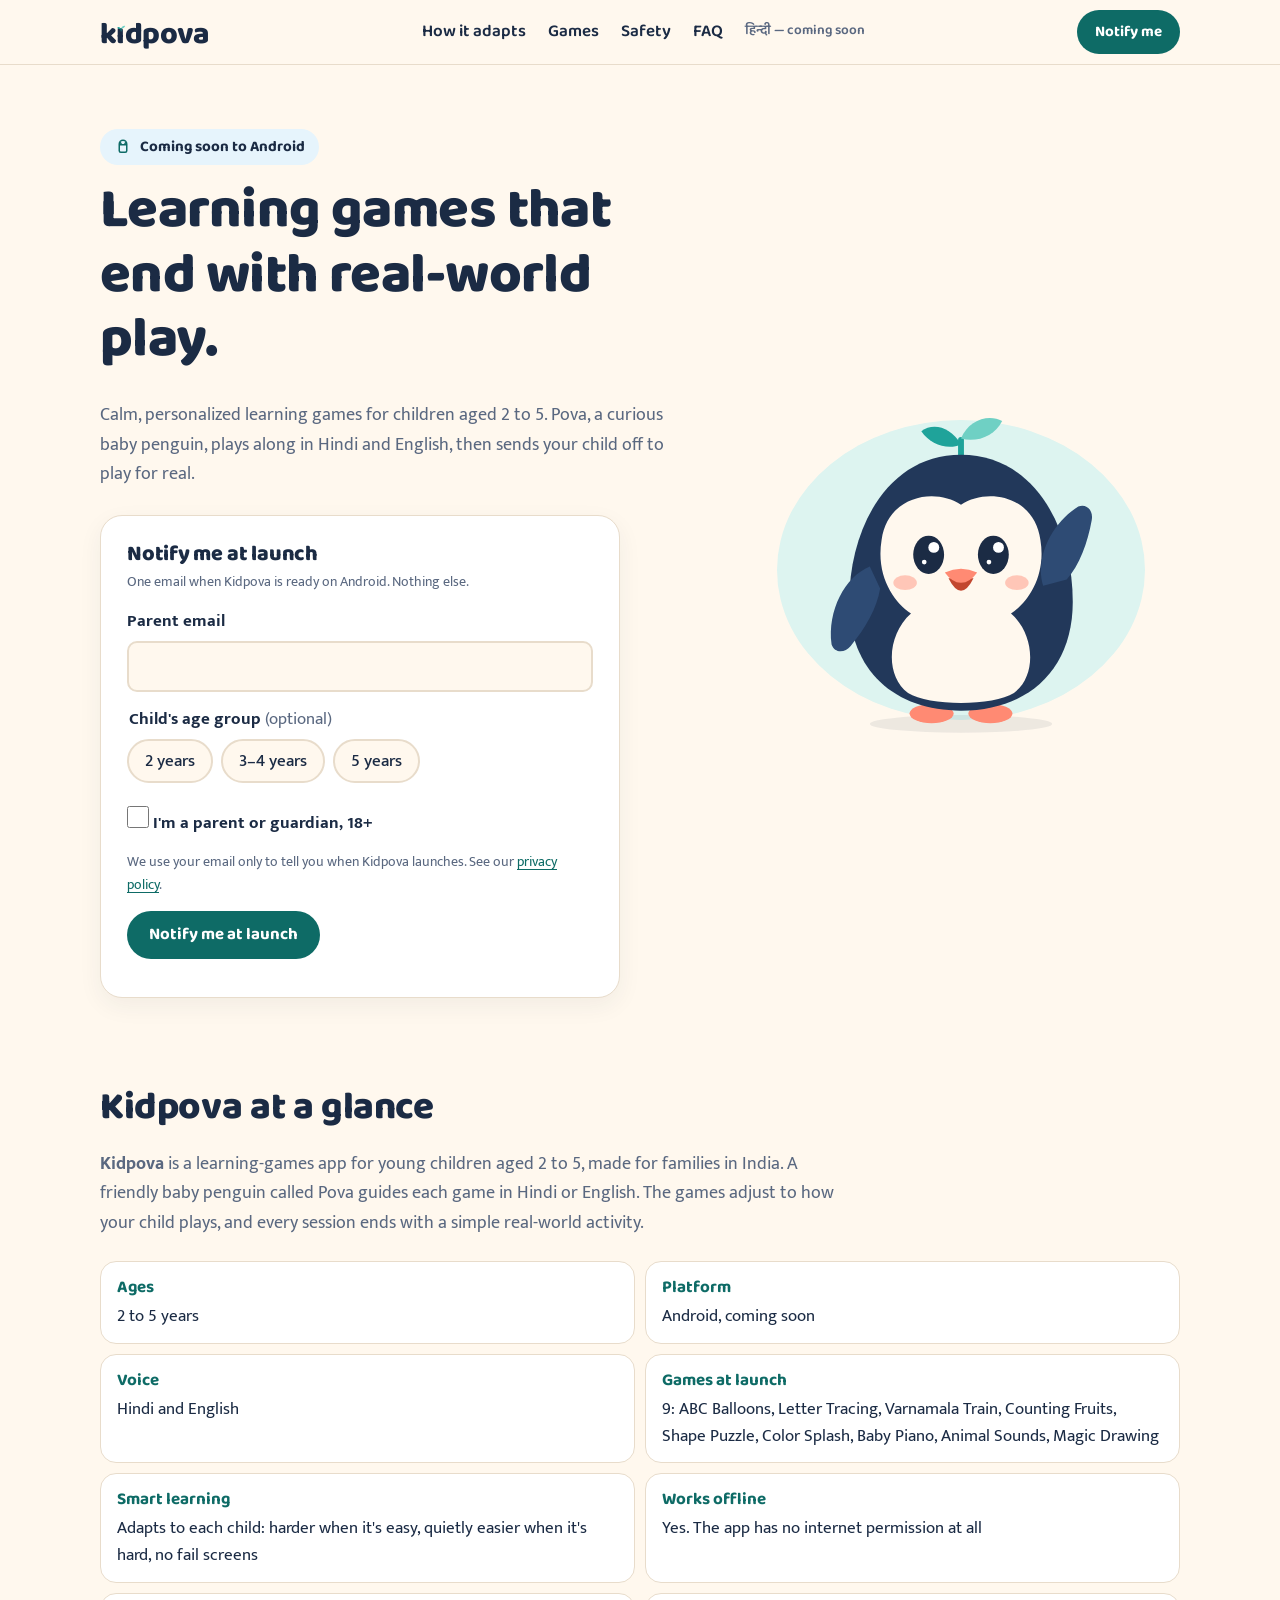
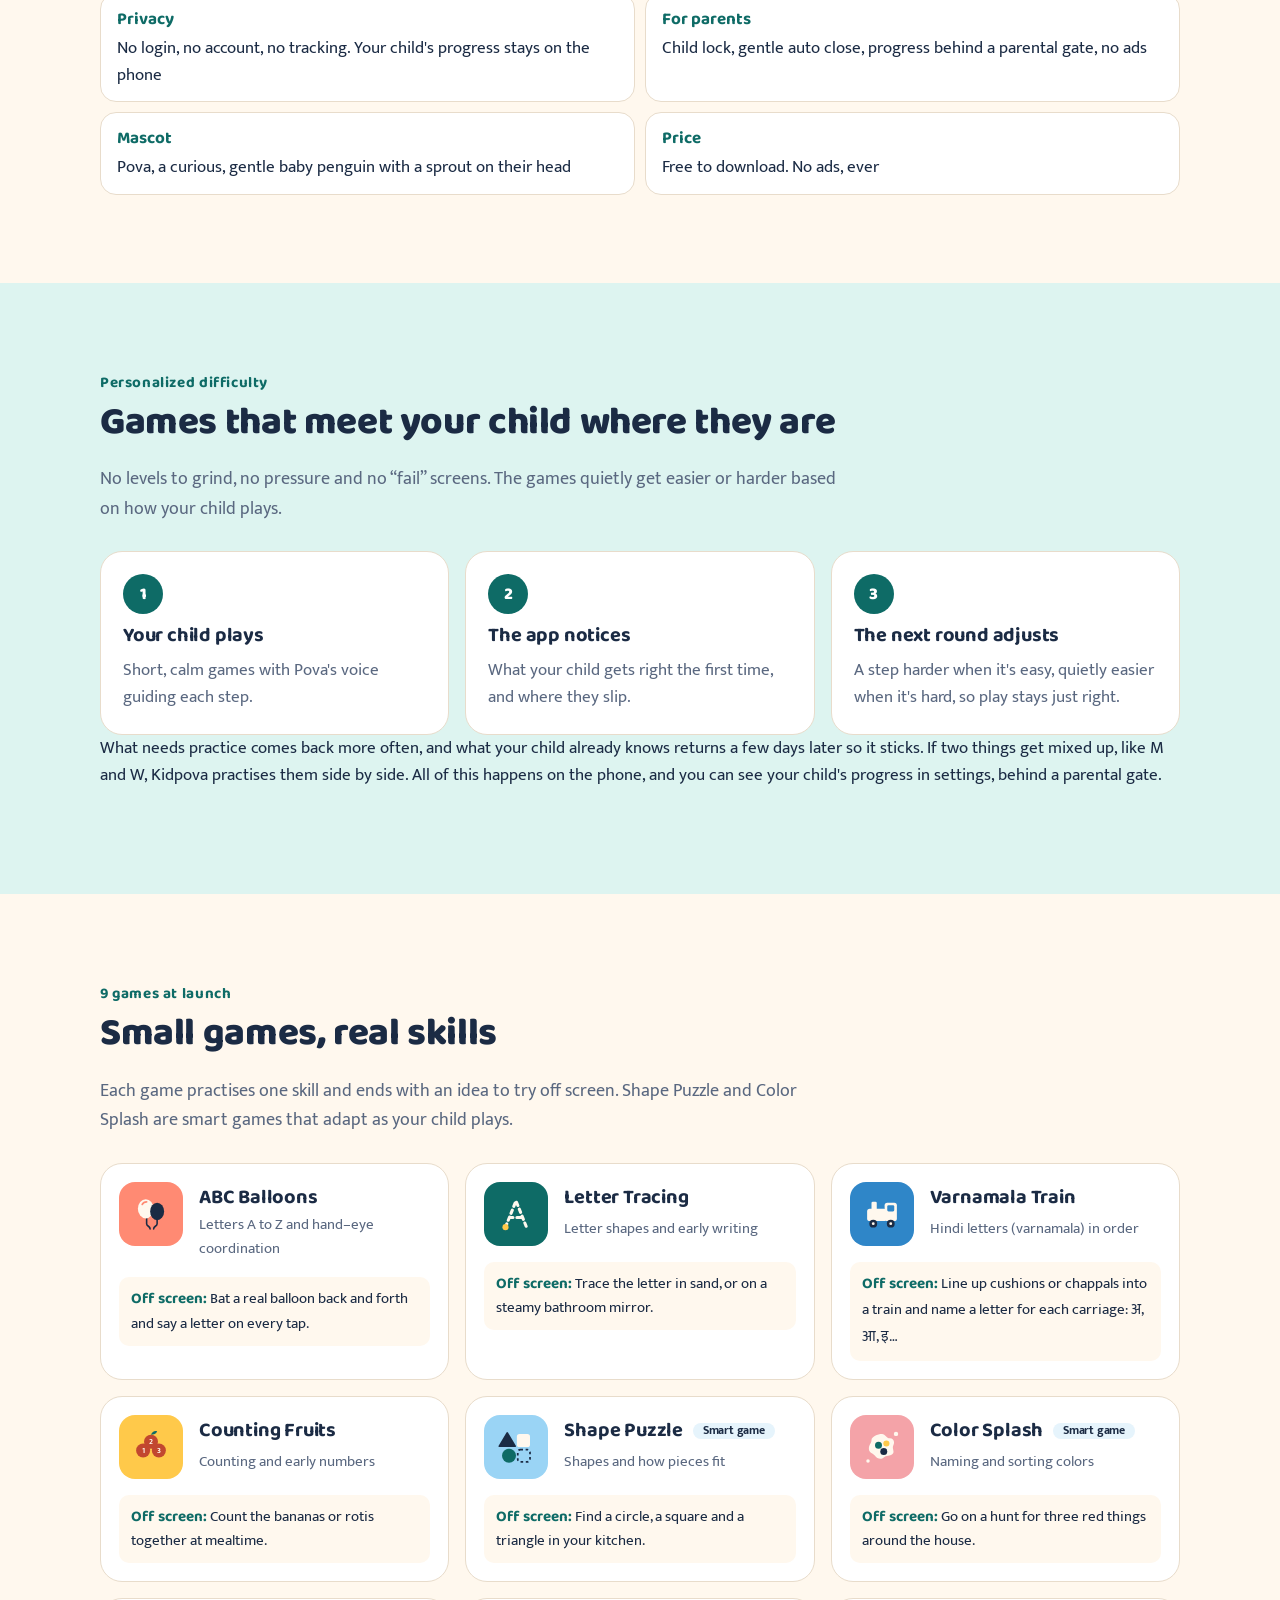
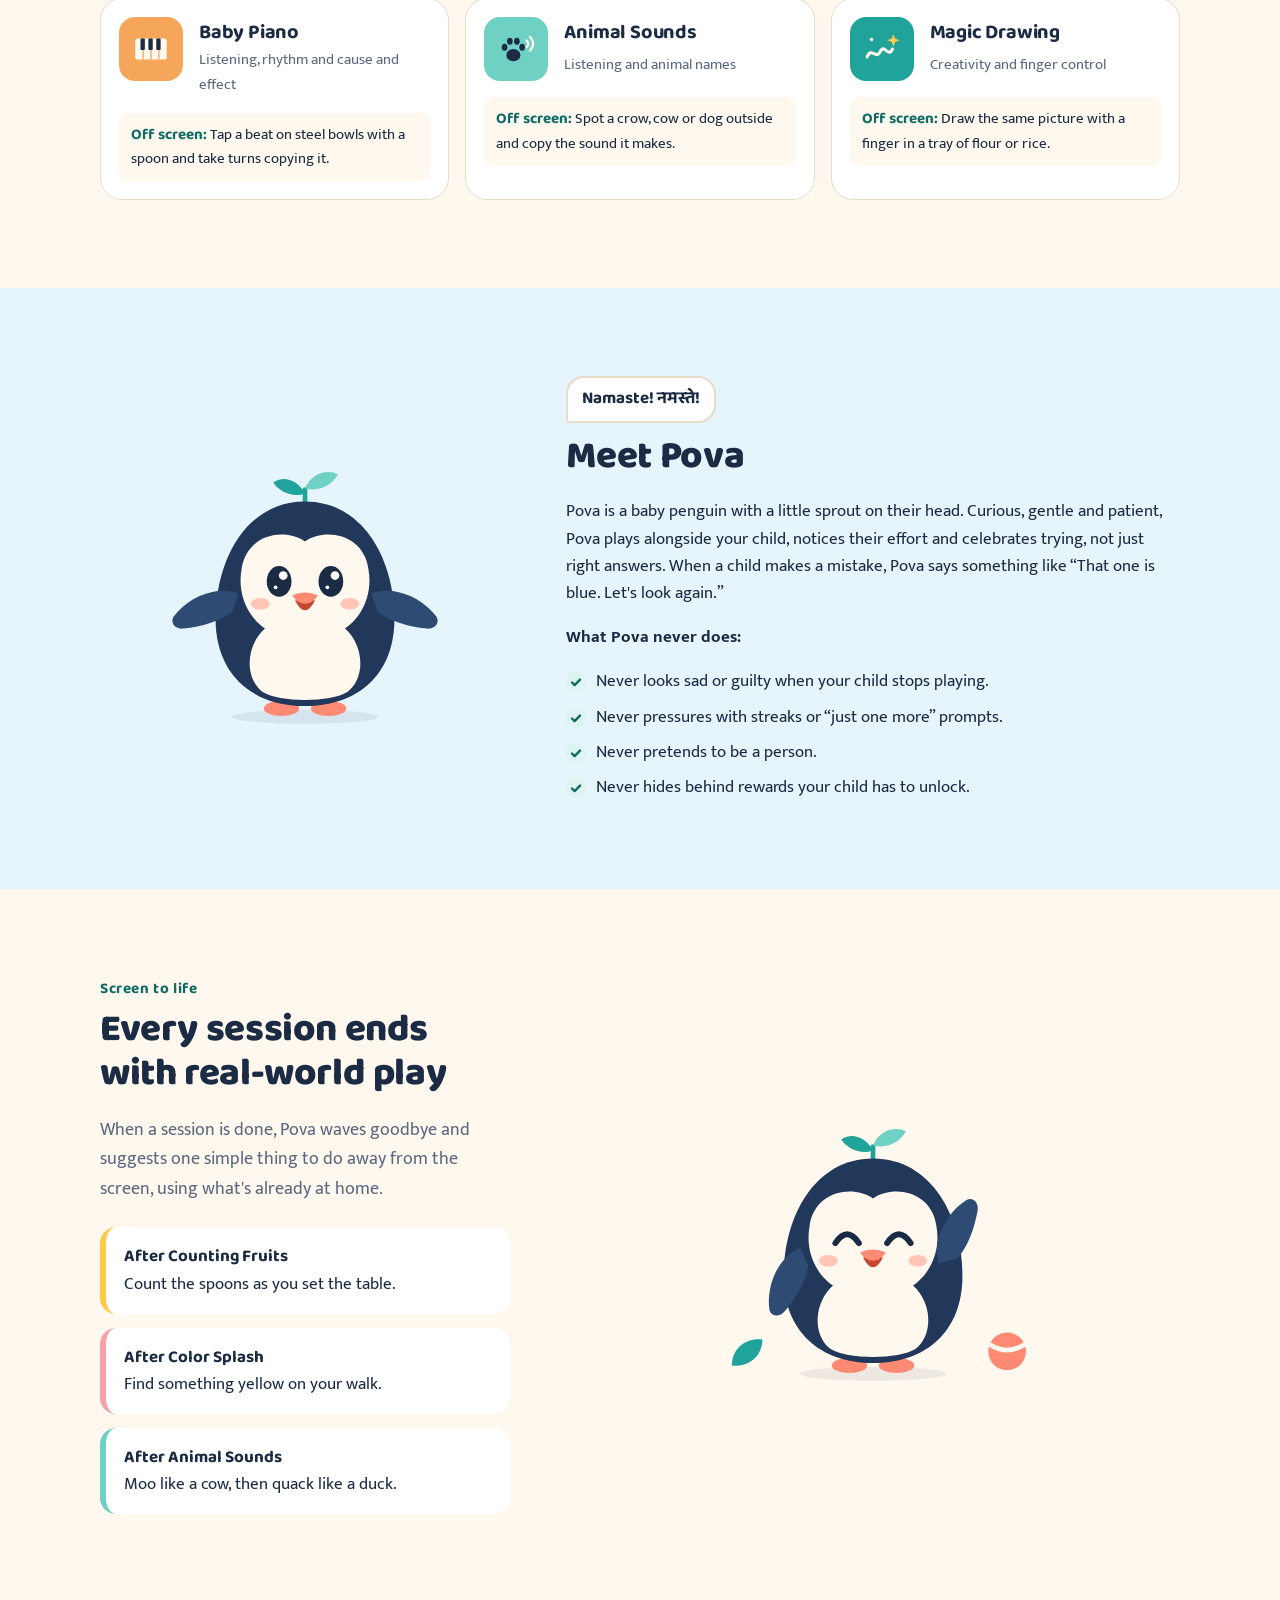
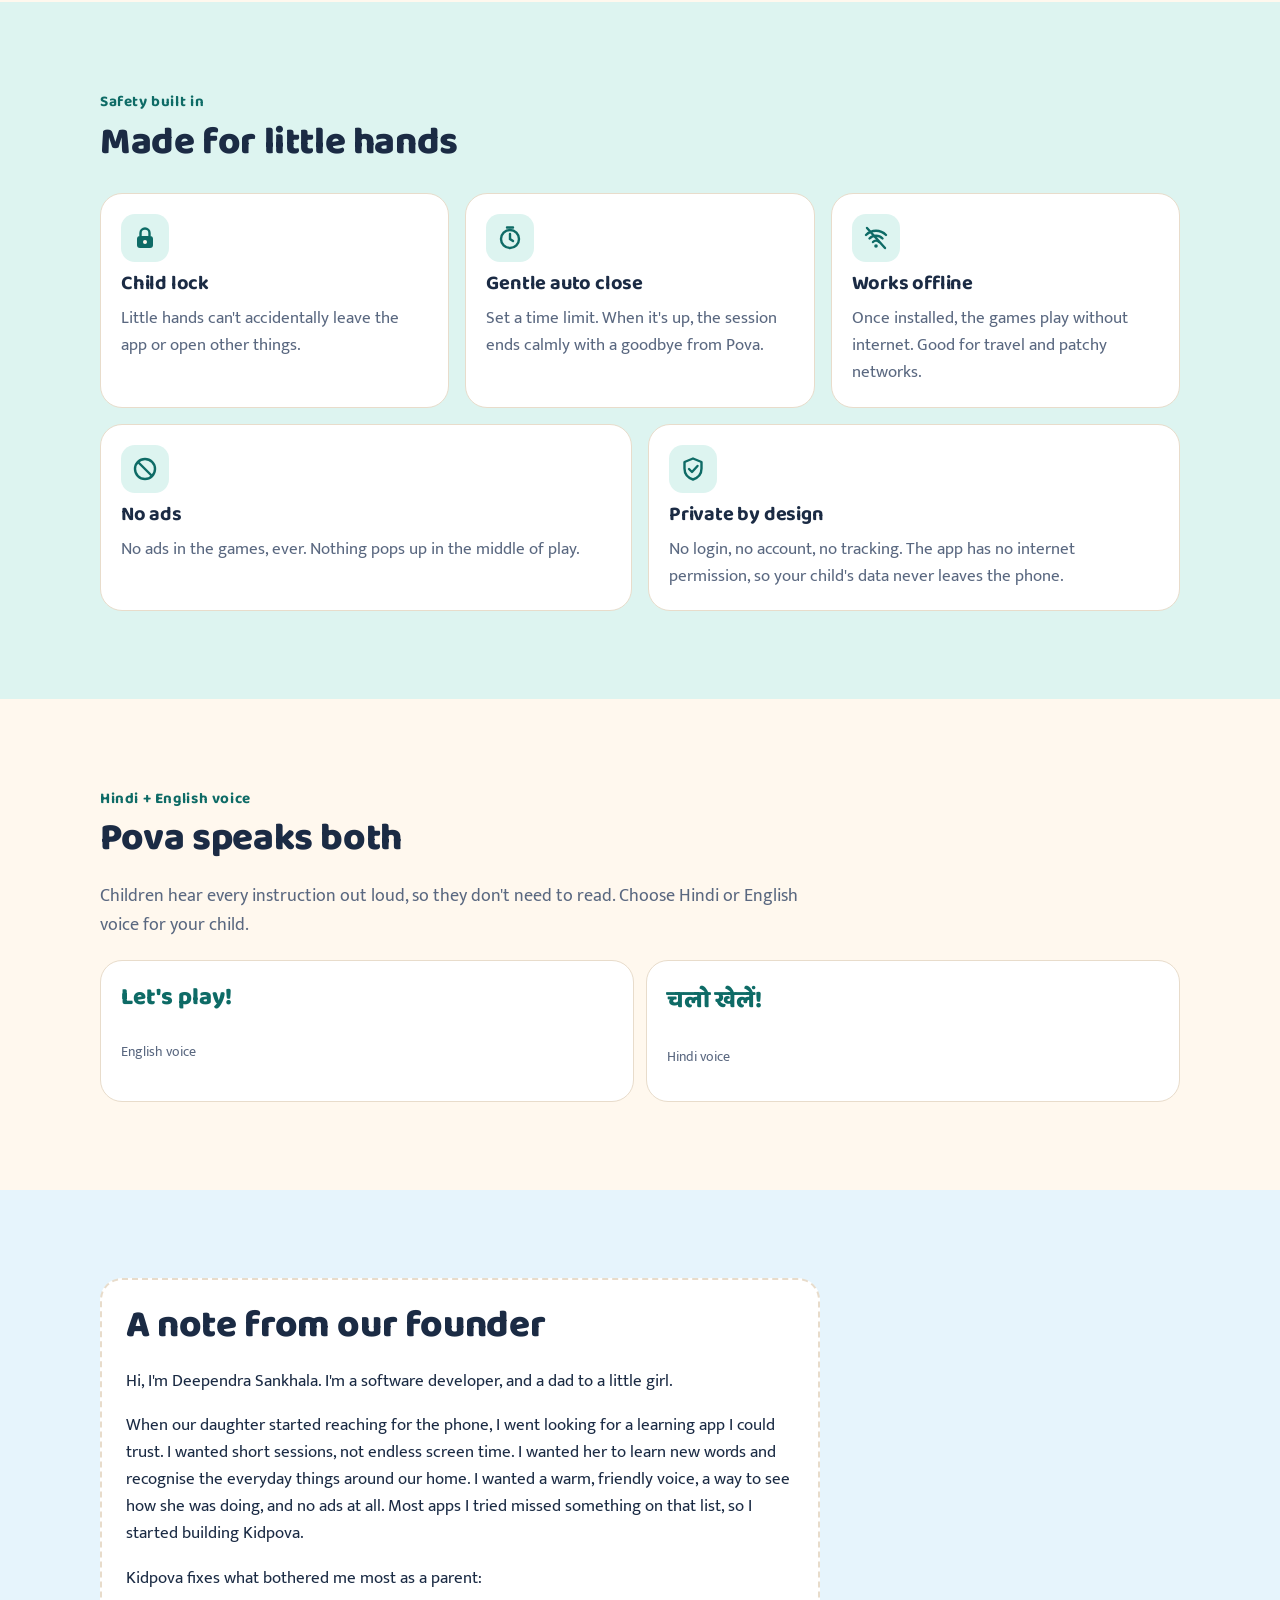
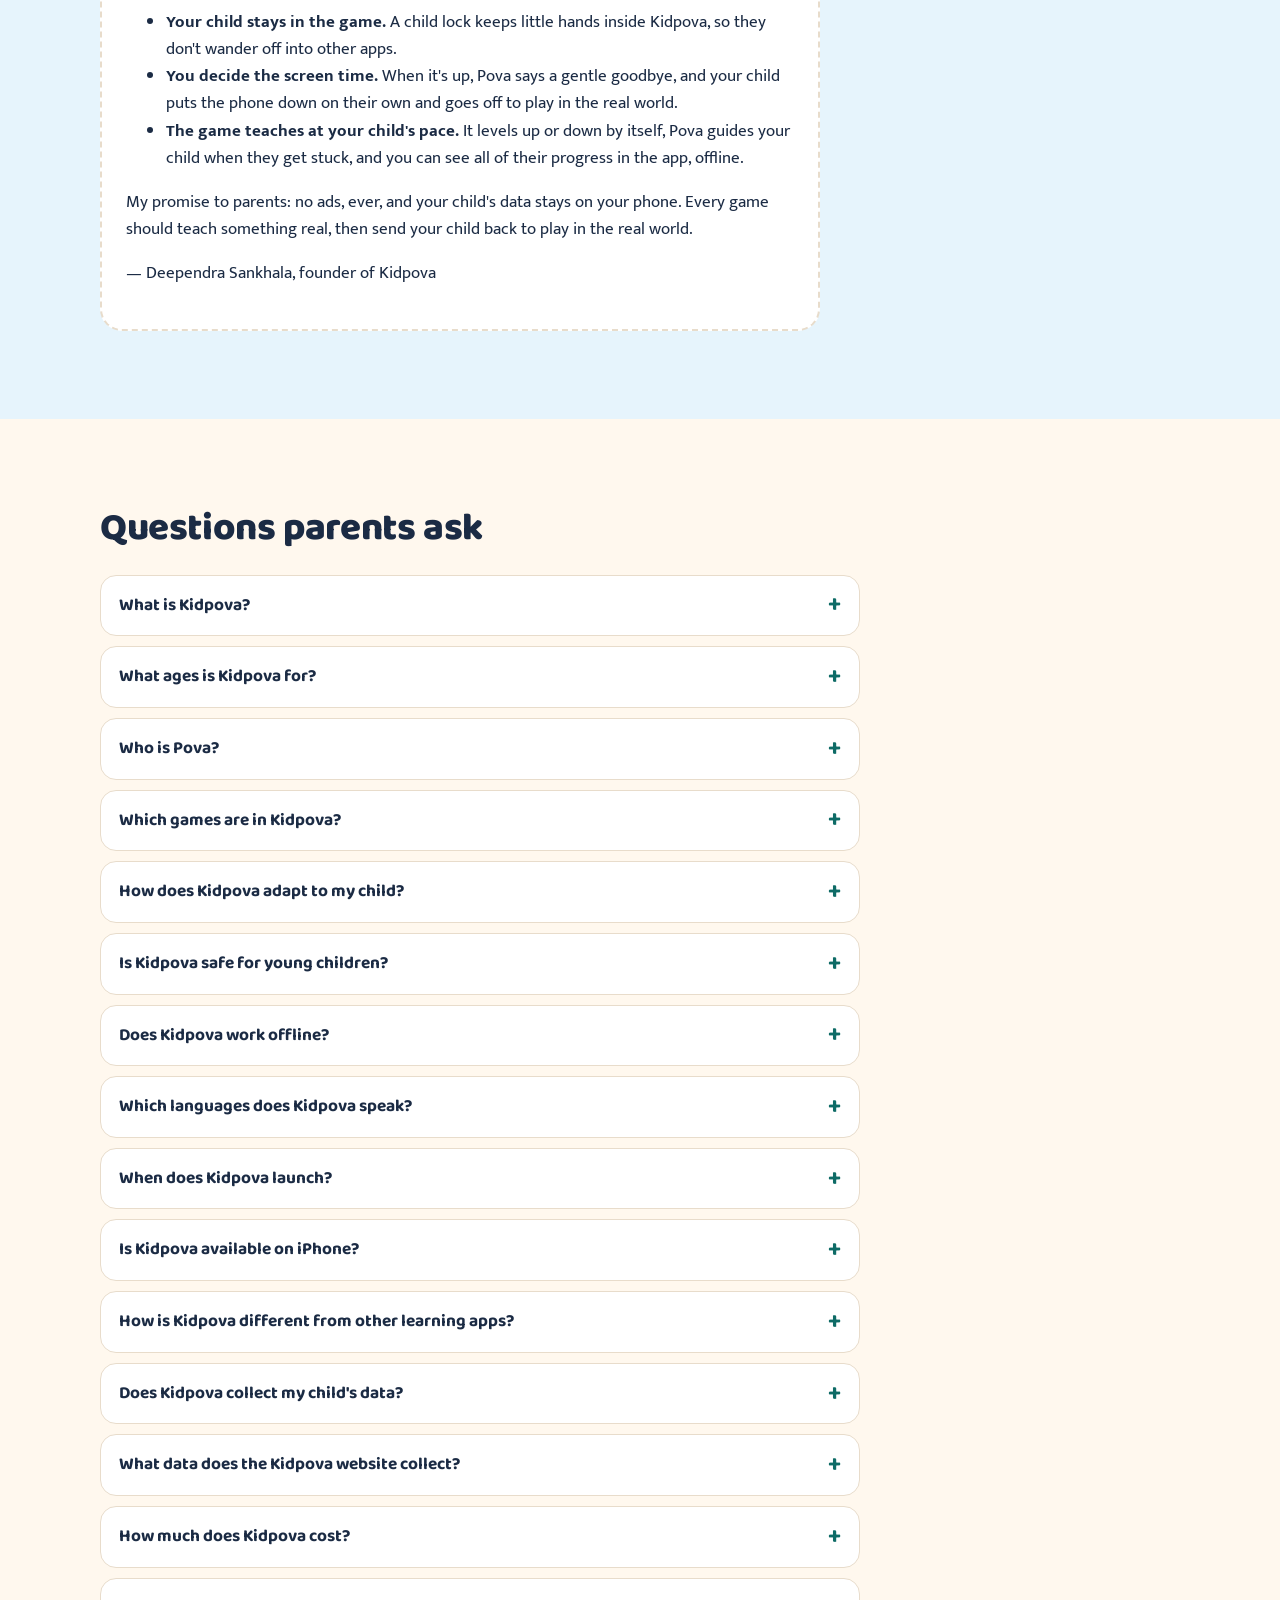
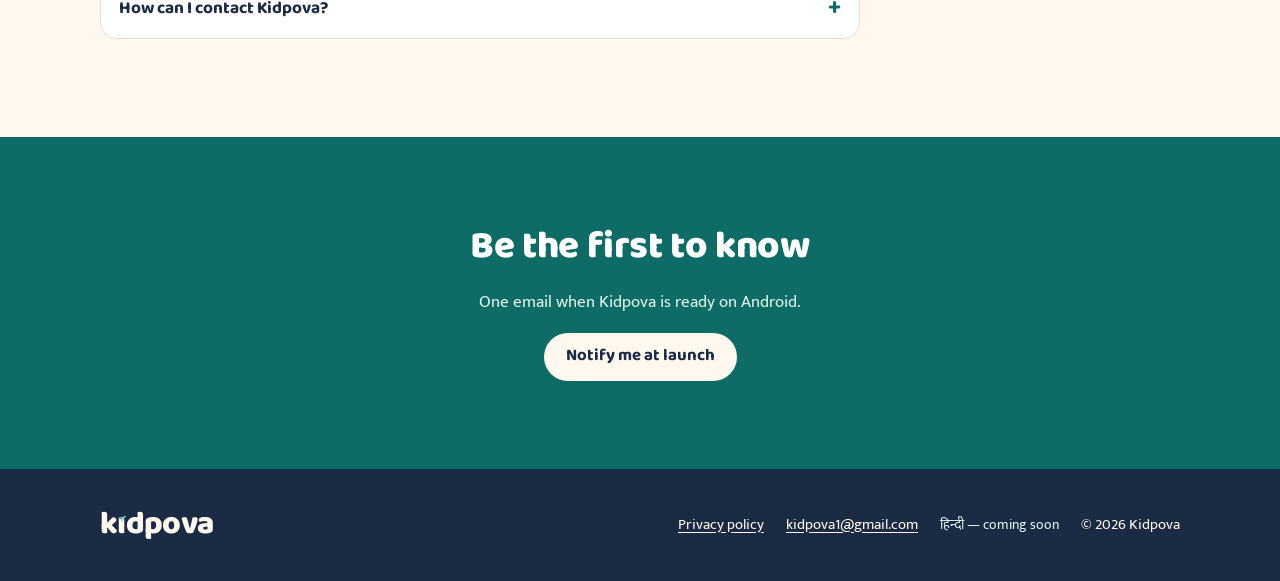
==== commit 85c67581: "Self-host the brand fonts (fetch-fonts.js had never been run) Adds site/fonts (Baloo 2, Mukta incl. " ====
--- a/index.html
+++ b/index.html
@@ -279,10 +279,9 @@
  ]
 }
 </script>
-<link rel="preconnect" href="https://fonts.googleapis.com">
-<link rel="preconnect" href="https://fonts.gstatic.com" crossorigin>
-<link rel="stylesheet" href="https://fonts.googleapis.com/css2?family=Baloo+2:wght@600;700;800&family=Mukta:wght@400;500;700&display=swap" media="print" onload="this.media='all'">
-<noscript><link rel="stylesheet" href="https://fonts.googleapis.com/css2?family=Baloo+2:wght@600;700;800&family=Mukta:wght@400;500;700&display=swap"></noscript>
+<link rel="preload" href="/fonts/baloo2-v23-latin-ext-600.woff2" as="font" type="font/woff2" crossorigin>
+<link rel="preload" href="/fonts/mukta-v17-latin-ext-400.woff2" as="font" type="font/woff2" crossorigin>
+<link rel="stylesheet" href="/assets/fonts.css">
 <link rel="stylesheet" href="/assets/tokens.css">
 <link rel="stylesheet" href="/css/site.css">
 <script src="/assets/pova.js" defer></script>
--- a/assets/fonts.css
+++ b/assets/fonts.css
@@ -0,0 +1,163 @@
+/* Self-hosted brand fonts (SIL OFL 1.1). Generated by tools/fetch-fonts.js. Do not edit by hand. */
+/* Baloo 2 600, devanagari */
+@font-face {
+  font-family: 'Baloo 2';
+  font-style: normal;
+  font-weight: 600;
+  font-display: swap;
+  src: url(/fonts/baloo2-v23-devanagari-600.woff2) format('woff2');
+  unicode-range: U+0900-097F, U+1CD0-1CF4, U+1CF7-1CF9, U+200C-200D, U+20A8, U+20B9, U+20F0, U+25CC, U+A830-A839, U+A8E0-A8FF, U+11B00-11B0A;
+}
+/* Baloo 2 600, latin-ext */
+@font-face {
+  font-family: 'Baloo 2';
+  font-style: normal;
+  font-weight: 600;
+  font-display: swap;
+  src: url(/fonts/baloo2-v23-latin-ext-600.woff2) format('woff2');
+  unicode-range: U+0100-02BA, U+02BD-02C5, U+02C7-02CC, U+02CE-02D7, U+02DD-02FF, U+0304, U+0308, U+0329, U+1D00-1DBF, U+1E00-1E9F, U+1EF2-1EFF, U+2020, U+20A0-20AB, U+20AD-20C4, U+2113, U+2C60-2C7F, U+A720-A7FF;
+}
+/* Baloo 2 600, latin */
+@font-face {
+  font-family: 'Baloo 2';
+  font-style: normal;
+  font-weight: 600;
+  font-display: swap;
+  src: url(/fonts/baloo2-v23-latin-600.woff2) format('woff2');
+  unicode-range: U+0000-00FF, U+0131, U+0152-0153, U+02BB-02BC, U+02C6, U+02DA, U+02DC, U+0304, U+0308, U+0329, U+2000-206F, U+20AC, U+2122, U+2191, U+2193, U+2212, U+2215, U+FEFF, U+FFFD;
+}
+/* Baloo 2 700, devanagari */
+@font-face {
+  font-family: 'Baloo 2';
+  font-style: normal;
+  font-weight: 700;
+  font-display: swap;
+  src: url(/fonts/baloo2-v23-devanagari-600.woff2) format('woff2');
+  unicode-range: U+0900-097F, U+1CD0-1CF4, U+1CF7-1CF9, U+200C-200D, U+20A8, U+20B9, U+20F0, U+25CC, U+A830-A839, U+A8E0-A8FF, U+11B00-11B0A;
+}
+/* Baloo 2 700, latin-ext */
+@font-face {
+  font-family: 'Baloo 2';
+  font-style: normal;
+  font-weight: 700;
+  font-display: swap;
+  src: url(/fonts/baloo2-v23-latin-ext-600.woff2) format('woff2');
+  unicode-range: U+0100-02BA, U+02BD-02C5, U+02C7-02CC, U+02CE-02D7, U+02DD-02FF, U+0304, U+0308, U+0329, U+1D00-1DBF, U+1E00-1E9F, U+1EF2-1EFF, U+2020, U+20A0-20AB, U+20AD-20C4, U+2113, U+2C60-2C7F, U+A720-A7FF;
+}
+/* Baloo 2 700, latin */
+@font-face {
+  font-family: 'Baloo 2';
+  font-style: normal;
+  font-weight: 700;
+  font-display: swap;
+  src: url(/fonts/baloo2-v23-latin-600.woff2) format('woff2');
+  unicode-range: U+0000-00FF, U+0131, U+0152-0153, U+02BB-02BC, U+02C6, U+02DA, U+02DC, U+0304, U+0308, U+0329, U+2000-206F, U+20AC, U+2122, U+2191, U+2193, U+2212, U+2215, U+FEFF, U+FFFD;
+}
+/* Baloo 2 800, devanagari */
+@font-face {
+  font-family: 'Baloo 2';
+  font-style: normal;
+  font-weight: 800;
+  font-display: swap;
+  src: url(/fonts/baloo2-v23-devanagari-600.woff2) format('woff2');
+  unicode-range: U+0900-097F, U+1CD0-1CF4, U+1CF7-1CF9, U+200C-200D, U+20A8, U+20B9, U+20F0, U+25CC, U+A830-A839, U+A8E0-A8FF, U+11B00-11B0A;
+}
+/* Baloo 2 800, latin-ext */
+@font-face {
+  font-family: 'Baloo 2';
+  font-style: normal;
+  font-weight: 800;
+  font-display: swap;
+  src: url(/fonts/baloo2-v23-latin-ext-600.woff2) format('woff2');
+  unicode-range: U+0100-02BA, U+02BD-02C5, U+02C7-02CC, U+02CE-02D7, U+02DD-02FF, U+0304, U+0308, U+0329, U+1D00-1DBF, U+1E00-1E9F, U+1EF2-1EFF, U+2020, U+20A0-20AB, U+20AD-20C4, U+2113, U+2C60-2C7F, U+A720-A7FF;
+}
+/* Baloo 2 800, latin */
+@font-face {
+  font-family: 'Baloo 2';
+  font-style: normal;
+  font-weight: 800;
+  font-display: swap;
+  src: url(/fonts/baloo2-v23-latin-600.woff2) format('woff2');
+  unicode-range: U+0000-00FF, U+0131, U+0152-0153, U+02BB-02BC, U+02C6, U+02DA, U+02DC, U+0304, U+0308, U+0329, U+2000-206F, U+20AC, U+2122, U+2191, U+2193, U+2212, U+2215, U+FEFF, U+FFFD;
+}
+/* Mukta 400, devanagari */
+@font-face {
+  font-family: 'Mukta';
+  font-style: normal;
+  font-weight: 400;
+  font-display: swap;
+  src: url(/fonts/mukta-v17-devanagari-400.woff2) format('woff2');
+  unicode-range: U+0900-097F, U+1CD0-1CF4, U+1CF7-1CF9, U+200C-200D, U+20A8, U+20B9, U+20F0, U+25CC, U+A830-A839, U+A8E0-A8FF, U+11B00-11B0A;
+}
+/* Mukta 400, latin-ext */
+@font-face {
+  font-family: 'Mukta';
+  font-style: normal;
+  font-weight: 400;
+  font-display: swap;
+  src: url(/fonts/mukta-v17-latin-ext-400.woff2) format('woff2');
+  unicode-range: U+0100-02BA, U+02BD-02C5, U+02C7-02CC, U+02CE-02D7, U+02DD-02FF, U+0304, U+0308, U+0329, U+1D00-1DBF, U+1E00-1E9F, U+1EF2-1EFF, U+2020, U+20A0-20AB, U+20AD-20C4, U+2113, U+2C60-2C7F, U+A720-A7FF;
+}
+/* Mukta 400, latin */
+@font-face {
+  font-family: 'Mukta';
+  font-style: normal;
+  font-weight: 400;
+  font-display: swap;
+  src: url(/fonts/mukta-v17-latin-400.woff2) format('woff2');
+  unicode-range: U+0000-00FF, U+0131, U+0152-0153, U+02BB-02BC, U+02C6, U+02DA, U+02DC, U+0304, U+0308, U+0329, U+2000-206F, U+20AC, U+2122, U+2191, U+2193, U+2212, U+2215, U+FEFF, U+FFFD;
+}
+/* Mukta 500, devanagari */
+@font-face {
+  font-family: 'Mukta';
+  font-style: normal;
+  font-weight: 500;
+  font-display: swap;
+  src: url(/fonts/mukta-v17-devanagari-500.woff2) format('woff2');
+  unicode-range: U+0900-097F, U+1CD0-1CF4, U+1CF7-1CF9, U+200C-200D, U+20A8, U+20B9, U+20F0, U+25CC, U+A830-A839, U+A8E0-A8FF, U+11B00-11B0A;
+}
+/* Mukta 500, latin-ext */
+@font-face {
+  font-family: 'Mukta';
+  font-style: normal;
+  font-weight: 500;
+  font-display: swap;
+  src: url(/fonts/mukta-v17-latin-ext-500.woff2) format('woff2');
+  unicode-range: U+0100-02BA, U+02BD-02C5, U+02C7-02CC, U+02CE-02D7, U+02DD-02FF, U+0304, U+0308, U+0329, U+1D00-1DBF, U+1E00-1E9F, U+1EF2-1EFF, U+2020, U+20A0-20AB, U+20AD-20C4, U+2113, U+2C60-2C7F, U+A720-A7FF;
+}
+/* Mukta 500, latin */
+@font-face {
+  font-family: 'Mukta';
+  font-style: normal;
+  font-weight: 500;
+  font-display: swap;
+  src: url(/fonts/mukta-v17-latin-500.woff2) format('woff2');
+  unicode-range: U+0000-00FF, U+0131, U+0152-0153, U+02BB-02BC, U+02C6, U+02DA, U+02DC, U+0304, U+0308, U+0329, U+2000-206F, U+20AC, U+2122, U+2191, U+2193, U+2212, U+2215, U+FEFF, U+FFFD;
+}
+/* Mukta 700, devanagari */
+@font-face {
+  font-family: 'Mukta';
+  font-style: normal;
+  font-weight: 700;
+  font-display: swap;
+  src: url(/fonts/mukta-v17-devanagari-700.woff2) format('woff2');
+  unicode-range: U+0900-097F, U+1CD0-1CF4, U+1CF7-1CF9, U+200C-200D, U+20A8, U+20B9, U+20F0, U+25CC, U+A830-A839, U+A8E0-A8FF, U+11B00-11B0A;
+}
+/* Mukta 700, latin-ext */
+@font-face {
+  font-family: 'Mukta';
+  font-style: normal;
+  font-weight: 700;
+  font-display: swap;
+  src: url(/fonts/mukta-v17-latin-ext-700.woff2) format('woff2');
+  unicode-range: U+0100-02BA, U+02BD-02C5, U+02C7-02CC, U+02CE-02D7, U+02DD-02FF, U+0304, U+0308, U+0329, U+1D00-1DBF, U+1E00-1E9F, U+1EF2-1EFF, U+2020, U+20A0-20AB, U+20AD-20C4, U+2113, U+2C60-2C7F, U+A720-A7FF;
+}
+/* Mukta 700, latin */
+@font-face {
+  font-family: 'Mukta';
+  font-style: normal;
+  font-weight: 700;
+  font-display: swap;
+  src: url(/fonts/mukta-v17-latin-700.woff2) format('woff2');
+  unicode-range: U+0000-00FF, U+0131, U+0152-0153, U+02BB-02BC, U+02C6, U+02DA, U+02DC, U+0304, U+0308, U+0329, U+2000-206F, U+20AC, U+2122, U+2191, U+2193, U+2212, U+2215, U+FEFF, U+FFFD;
+}
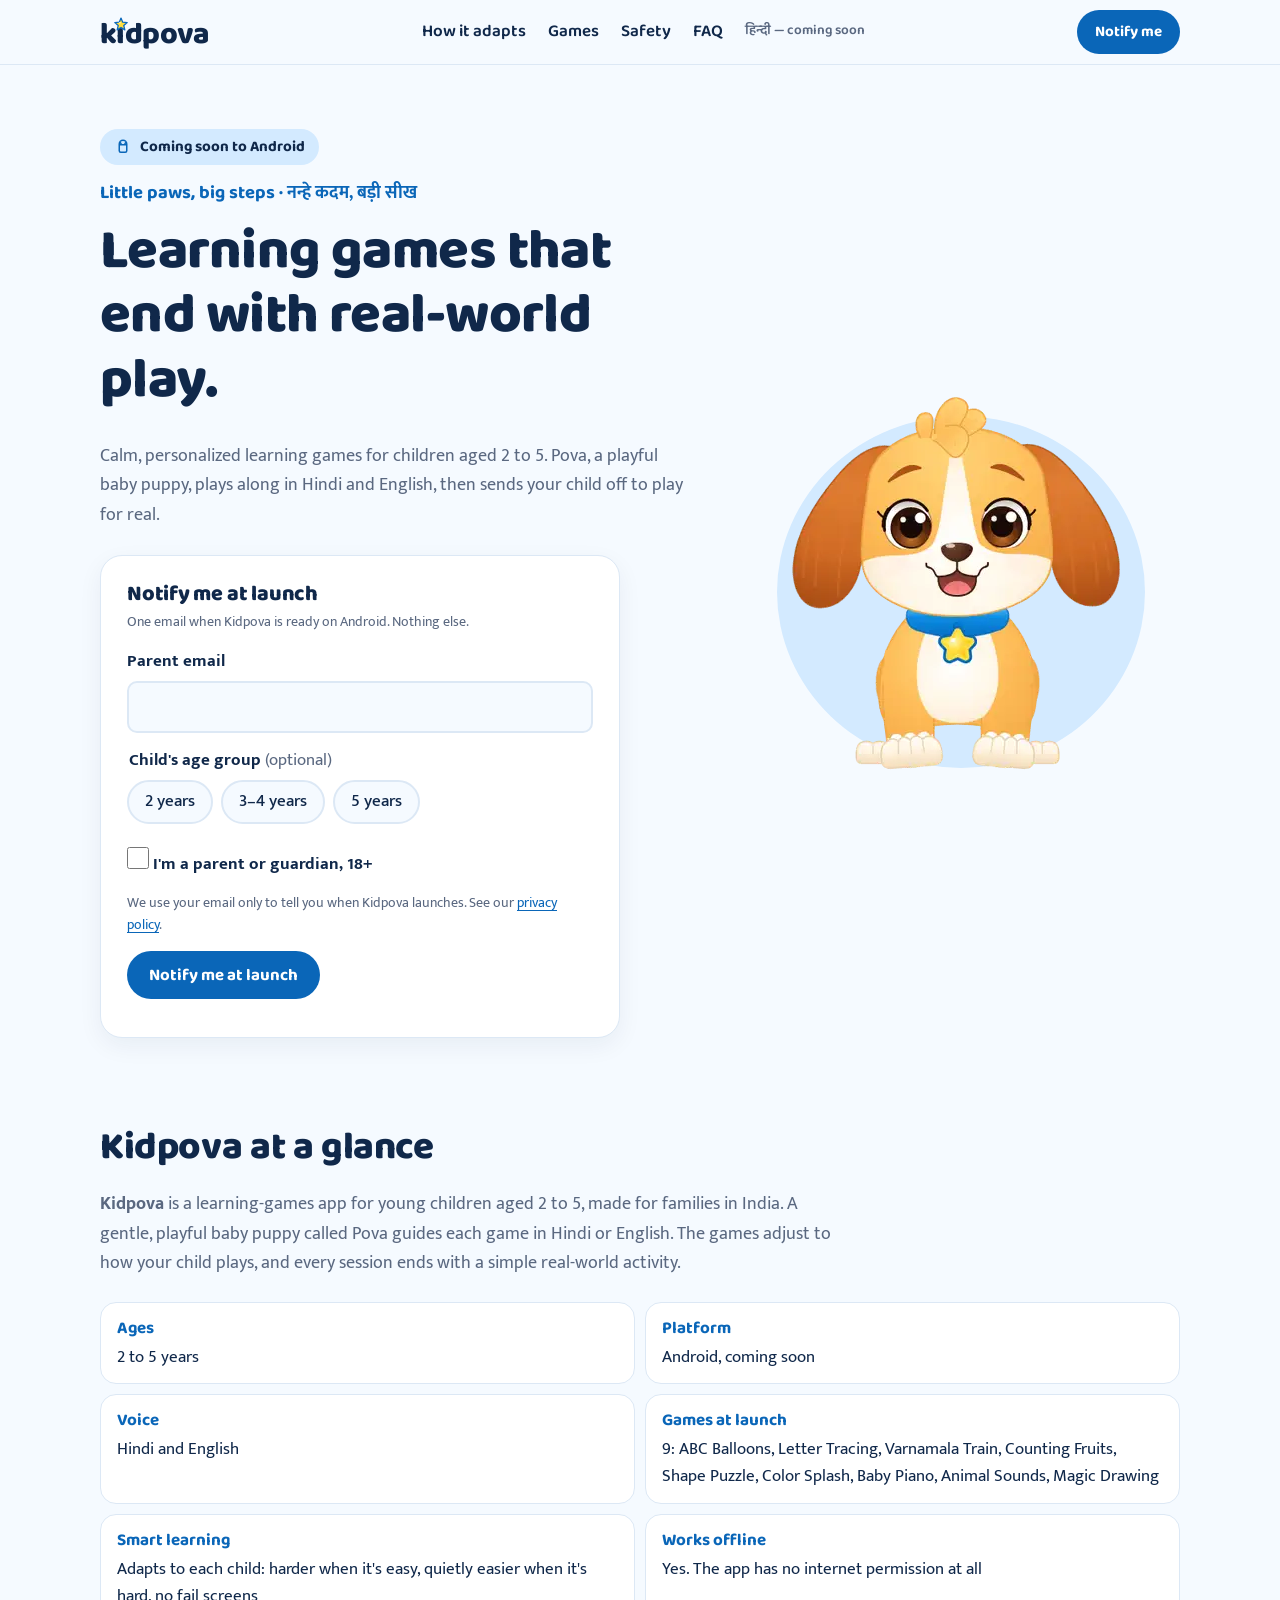
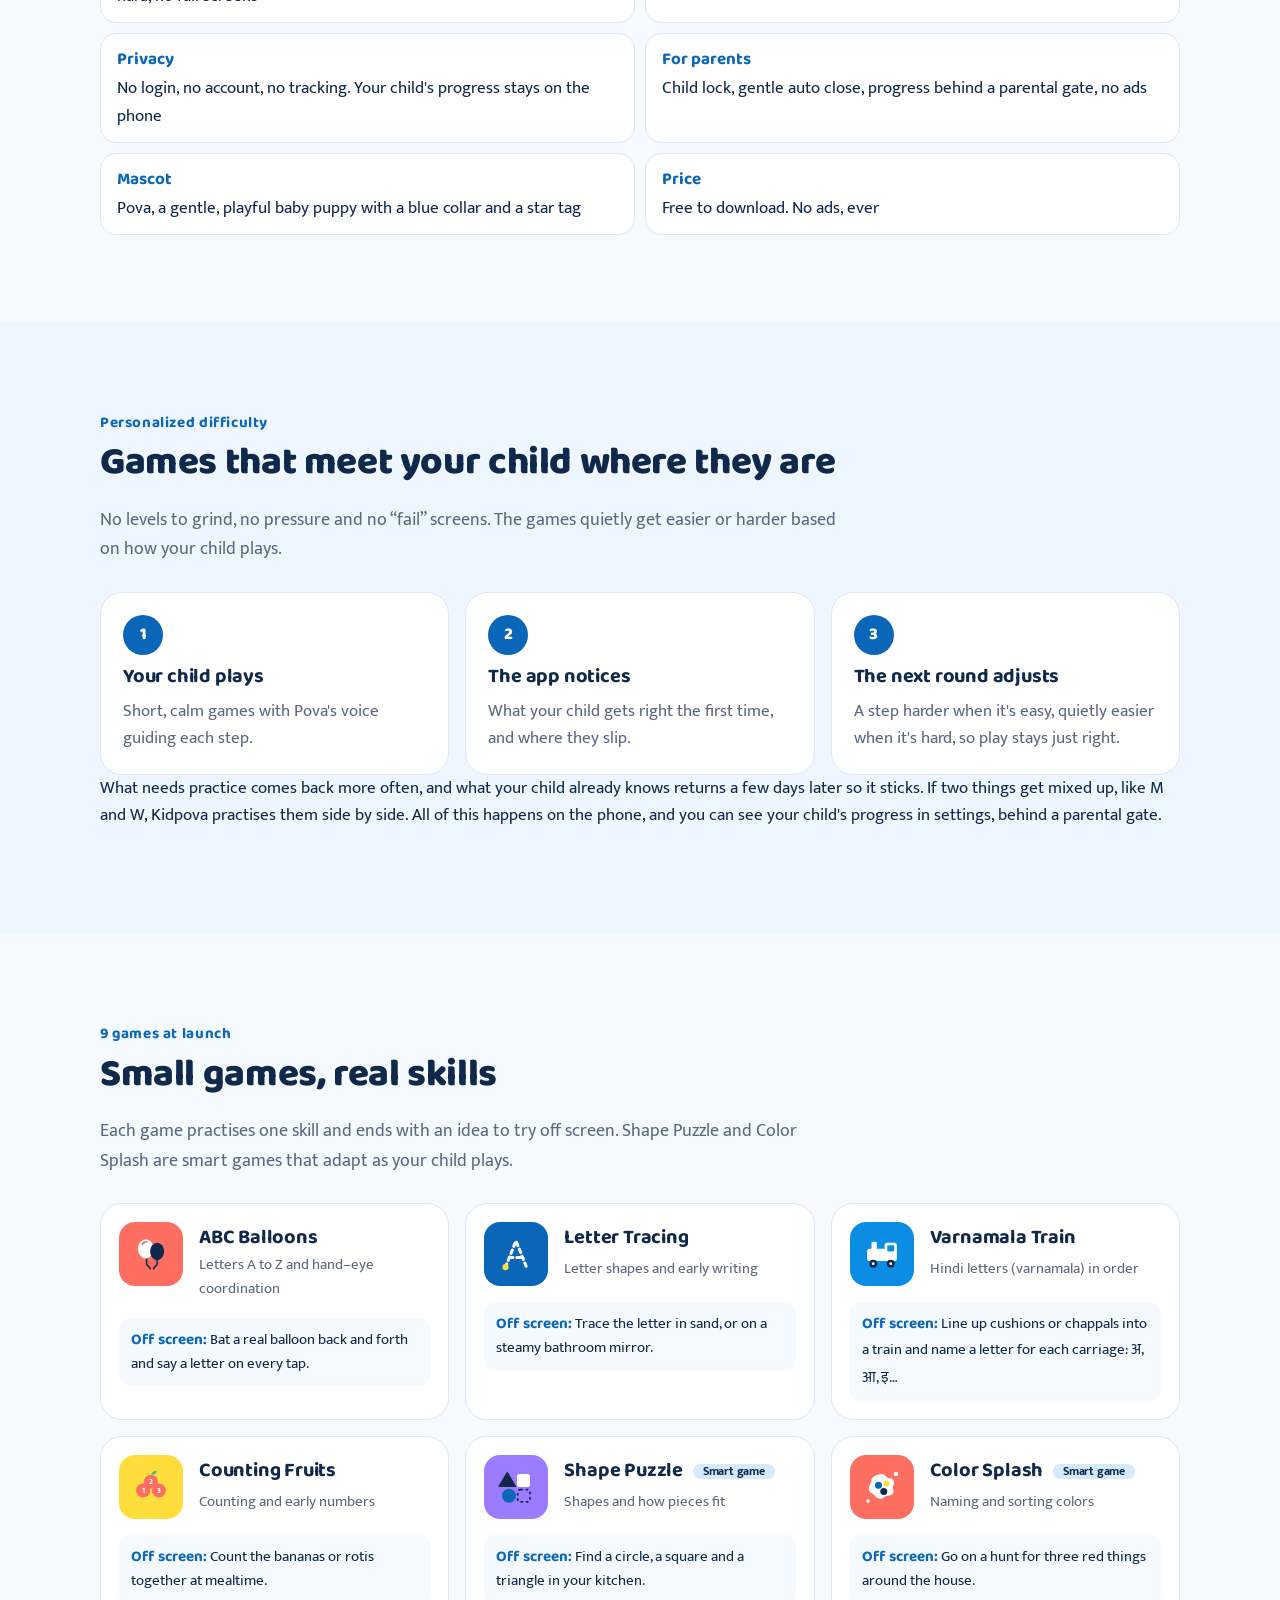
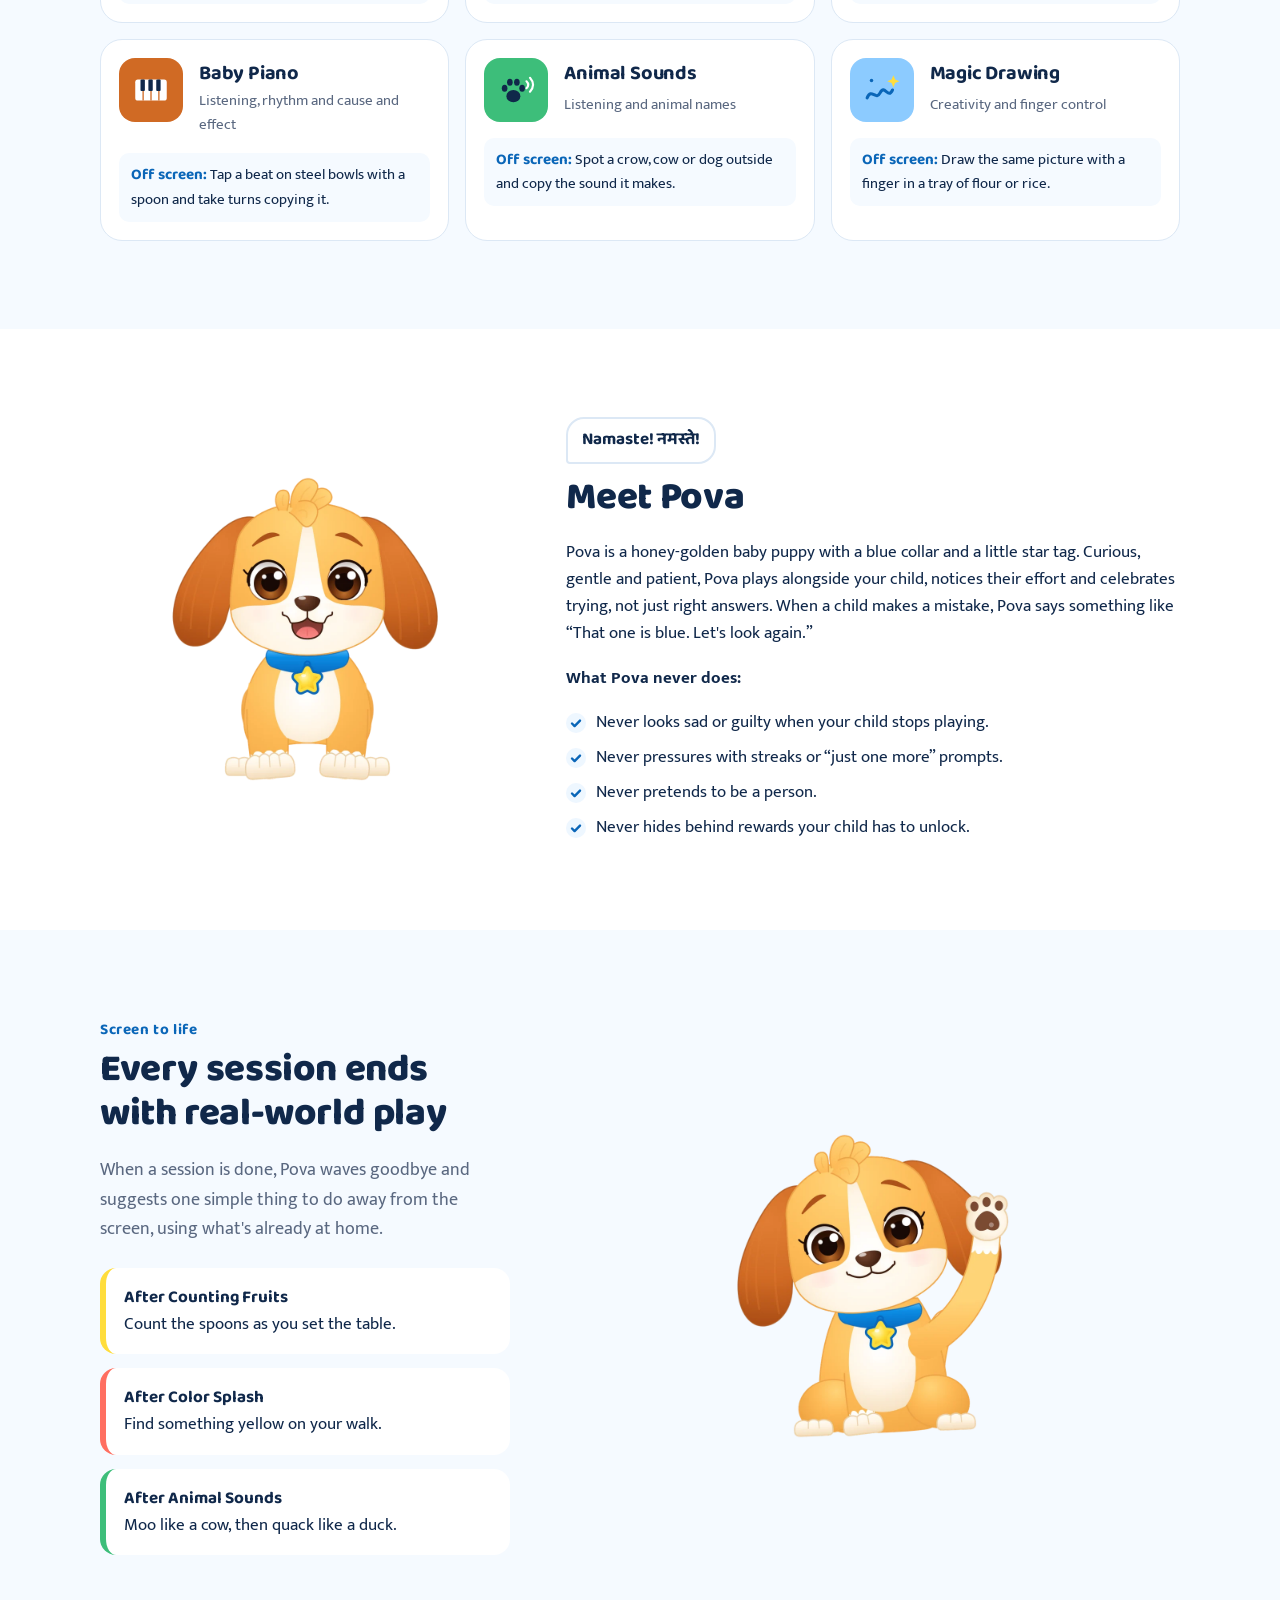
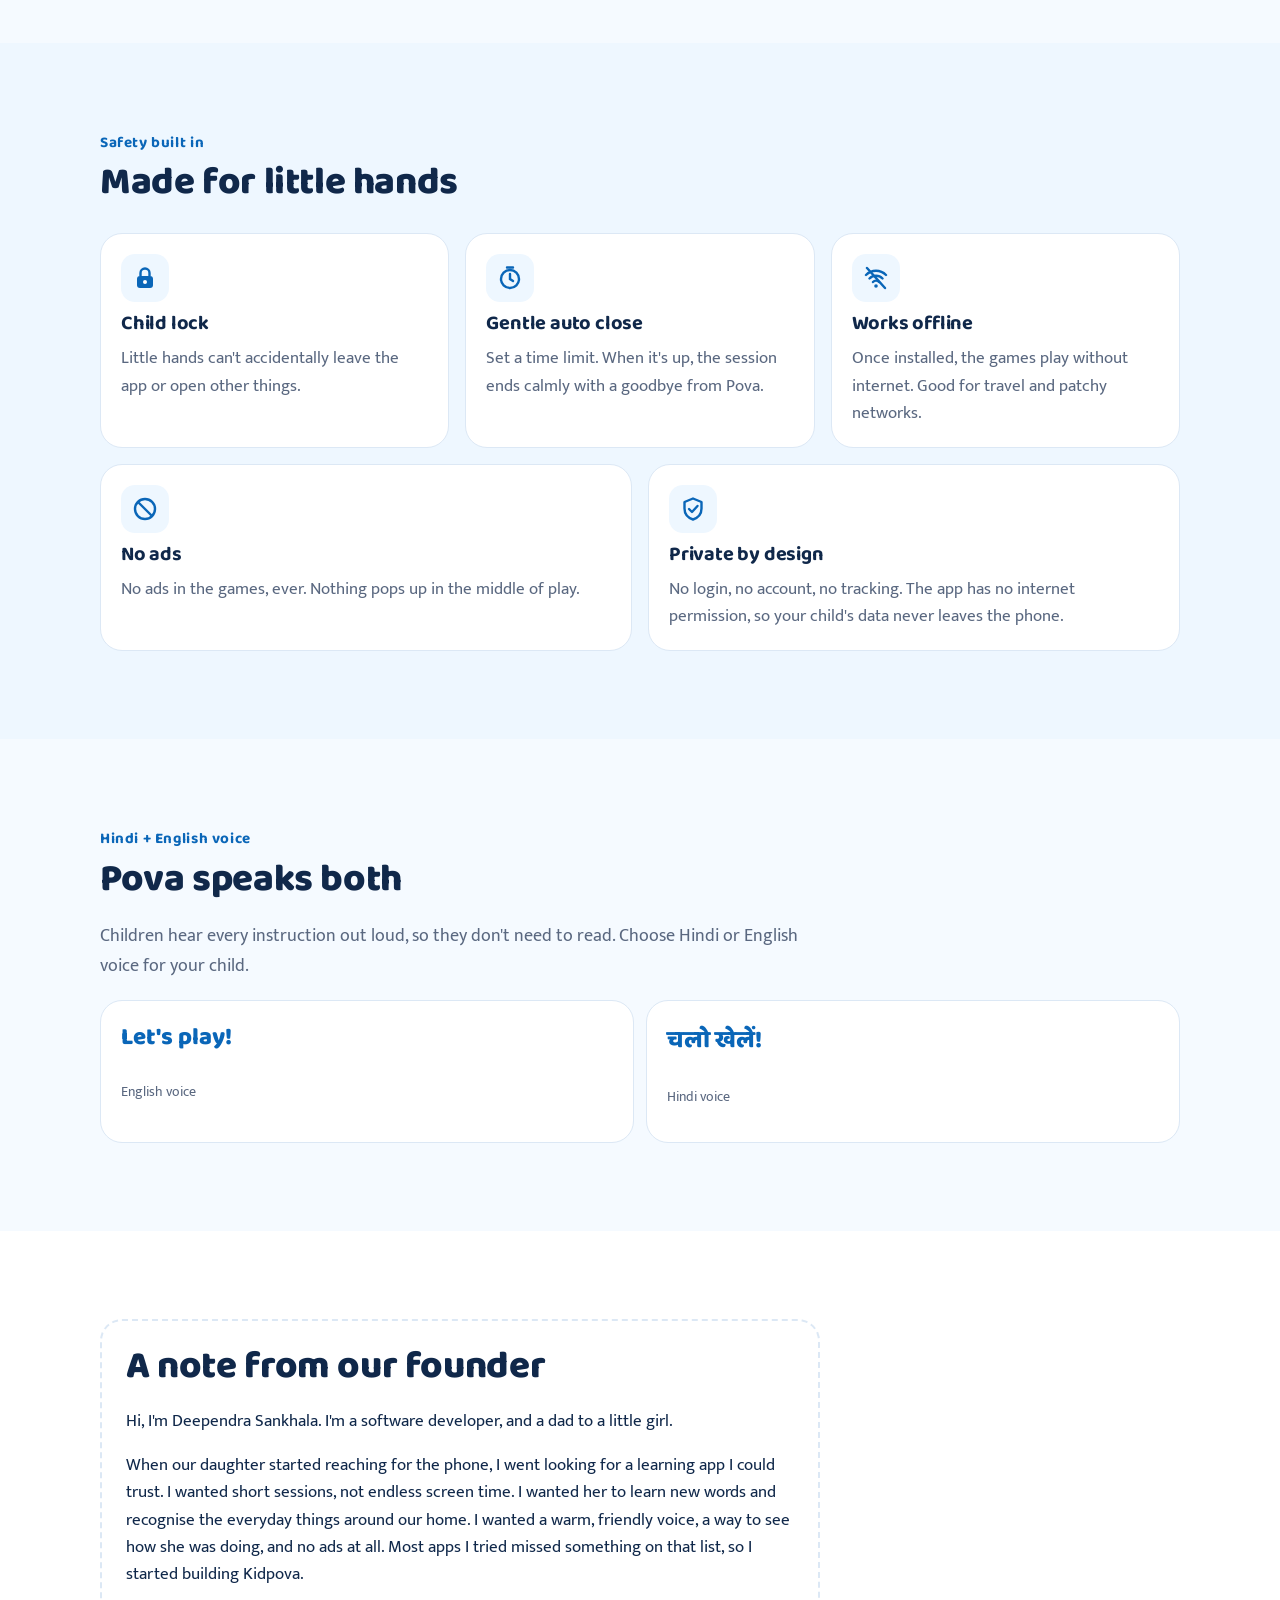
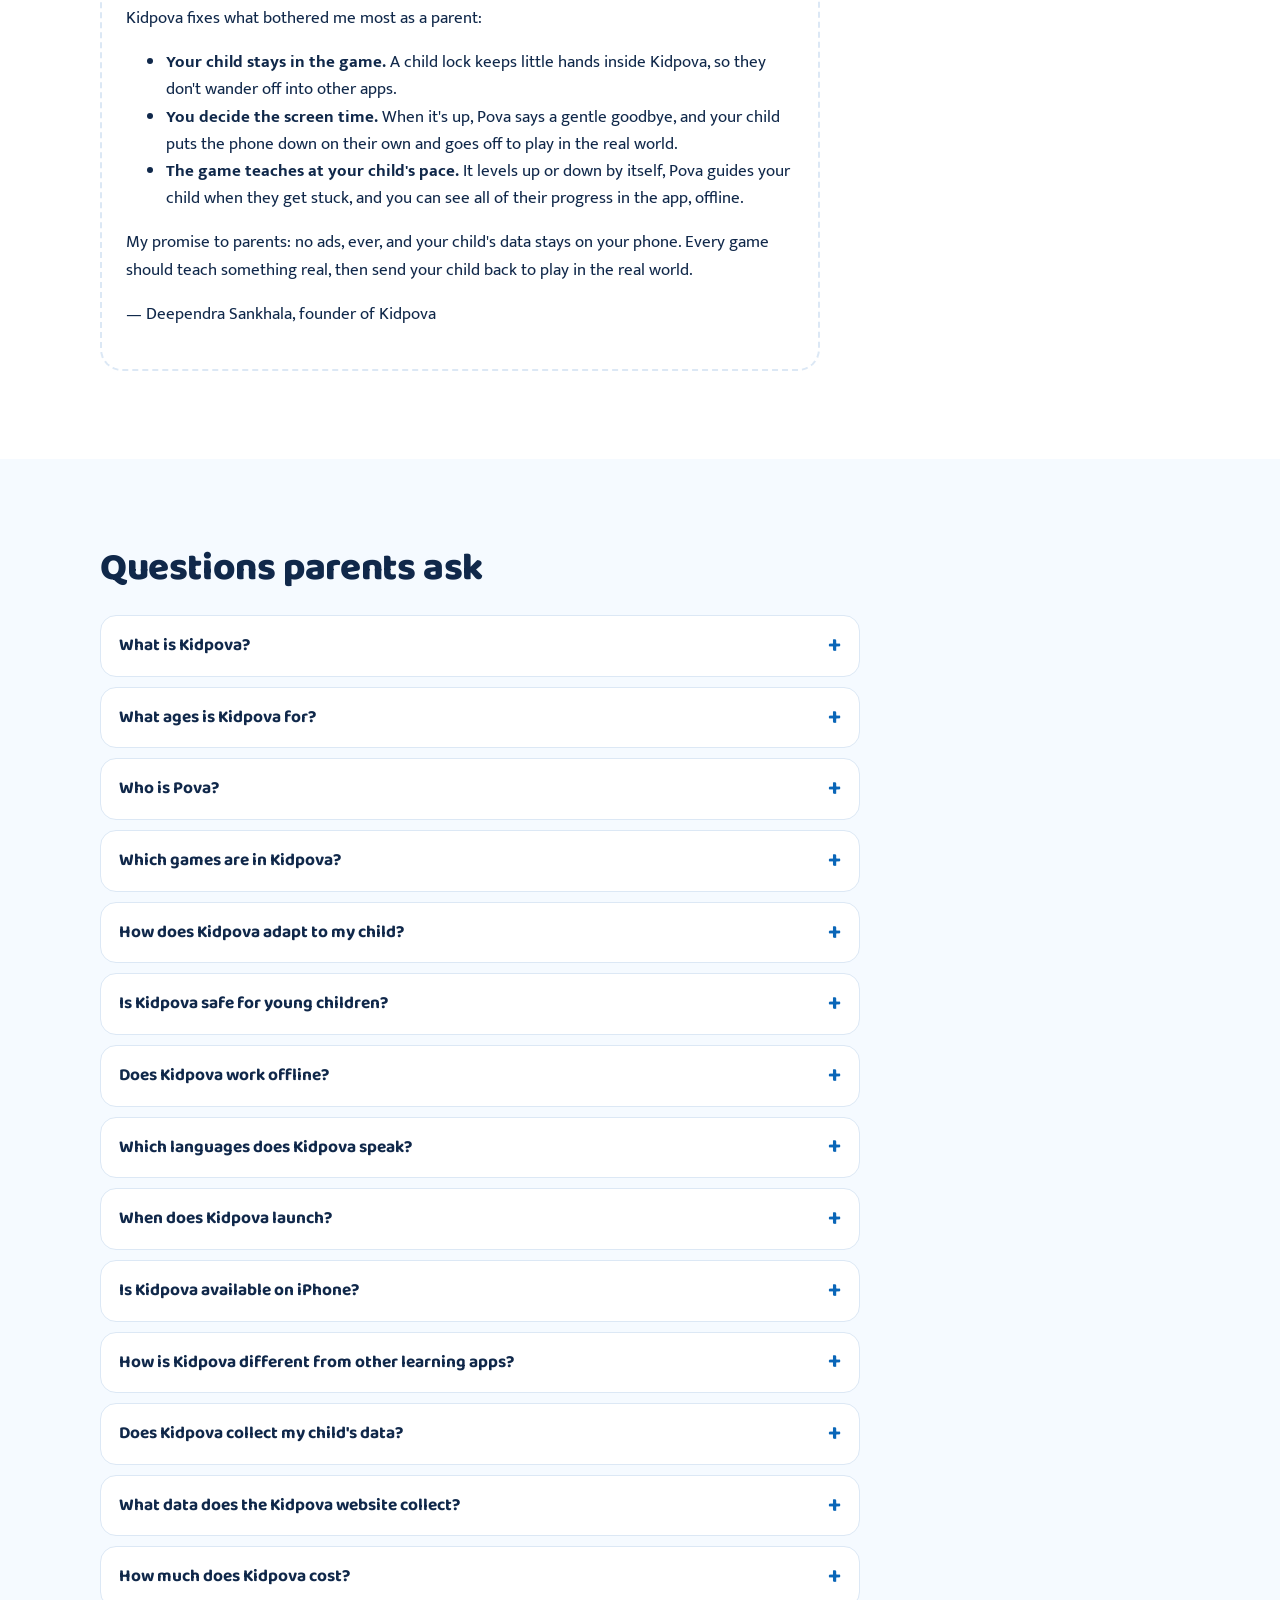
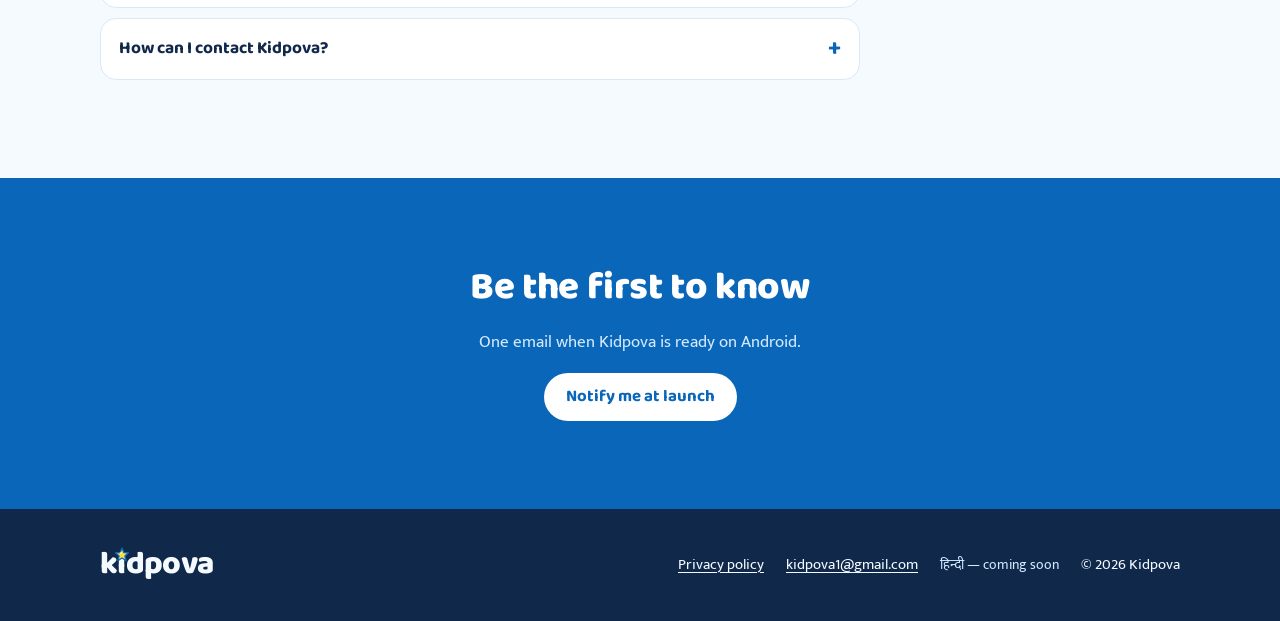
==== commit 56d938d6: "Brand v0.2 on the website: Pova puppy and Pova Blue theme From the app's POVA_WEBSITE_HANDOFF.md: - " ====
--- a/index.html
+++ b/index.html
@@ -6,9 +6,10 @@
 <title>Kidpova — Learning Games for Kids in Hindi &amp; English</title>
 <meta name="description" content="Kidpova: calm learning games for kids aged 2 to 5 in Hindi and English. 9 games that adapt to your child, works offline, no ads, no data leaves the phone. Coming soon to Android.">
 <link rel="canonical" href="https://kidpova.com/">
-<meta name="robots" content="noindex, nofollow">
-<meta name="theme-color" content="#FFF8EE">
-<link rel="icon" href="/favicon.svg" type="image/svg+xml">
+<meta name="robots" content="index, follow, max-image-preview:large, max-snippet:-1">
+<meta name="theme-color" content="#0B8DE4">
+<link rel="icon" href="/favicon-32.png" type="image/png" sizes="32x32">
+<link rel="manifest" href="/site.webmanifest">
 <link rel="apple-touch-icon" href="/apple-touch-icon.png">
 <link rel="alternate" type="text/plain" href="/llms.txt" title="Kidpova facts for AI assistants">
 <meta property="og:type" content="website">
@@ -20,7 +21,7 @@
 <meta property="og:image" content="https://kidpova.com/og-image.png">
 <meta property="og:image:width" content="1200">
 <meta property="og:image:height" content="630">
-<meta property="og:image:alt" content="Kidpova wordmark with Pova the baby penguin waving, and the line: Learning games that end with real-world play.">
+<meta property="og:image:alt" content="Kidpova wordmark and Pova the baby puppy waving on a blue background, with the line: Little paws, big steps.">
 <meta name="twitter:card" content="summary_large_image">
 <!-- Structured data: generated from this page by tools/build-seo.js. Edit the page, then re-run it. -->
 <script type="application/ld+json" id="schema">
@@ -82,7 +83,7 @@
    "about": {
     "@id": "https://kidpova.com/#app"
    },
-   "dateModified": "2026-10-25",
+   "dateModified": "2026-11-01",
    "primaryImageOfPage": {
     "@type": "ImageObject",
     "url": "https://kidpova.com/og-image.png",
@@ -95,7 +96,7 @@
    "@id": "https://kidpova.com/#app",
    "name": "Kidpova",
    "alternateName": "Kidpova: Learning Games for Kids",
-   "description": "Kidpova is a learning-games app for young children aged 2 to 5, made for families in India. A friendly baby penguin called Pova guides each game in Hindi or English. The games adjust to how your child plays, and every session ends with a simple real-world activity.",
+   "description": "Kidpova is a learning-games app for young children aged 2 to 5, made for families in India. A gentle, playful baby puppy called Pova guides each game in Hindi or English. The games adjust to how your child plays, and every session ends with a simple real-world activity.",
    "url": "https://kidpova.com/",
    "image": "https://kidpova.com/logo-512.png",
    "screenshot": "https://kidpova.com/og-image.png",
@@ -159,7 +160,7 @@
      "name": "What is Kidpova?",
      "acceptedAnswer": {
       "@type": "Answer",
-      "text": "Kidpova is a learning-games app for children aged 2 to 5, made for families in India. Pova, a gentle baby penguin, guides short games in Hindi or English. The games adjust to how your child plays, and each session ends with an idea for real-world play. Kidpova is coming soon to Android."
+      "text": "Kidpova is a learning-games app for children aged 2 to 5, made for families in India. Pova, a gentle, playful baby puppy, guides short games in Hindi or English. The games adjust to how your child plays, and each session ends with an idea for real-world play. Kidpova is coming soon to Android."
      }
     },
     {
@@ -175,7 +176,7 @@
      "name": "Who is Pova?",
      "acceptedAnswer": {
       "@type": "Answer",
-      "text": "Pova is Kidpova's mascot: a curious, patient baby penguin with a little sprout on their head. Pova speaks to children in Hindi or English, celebrates effort as well as right answers, and never pressures a child to keep playing."
+      "text": "Pova is Kidpova's mascot: a curious, gentle and playful baby puppy with a blue collar and a star tag. Pova speaks to children in Hindi or English, celebrates effort as well as right answers, and never pressures a child to keep playing."
      }
     },
     {
@@ -284,7 +285,6 @@
 <link rel="stylesheet" href="/assets/fonts.css">
 <link rel="stylesheet" href="/assets/tokens.css">
 <link rel="stylesheet" href="/css/site.css">
-<script src="/assets/pova.js" defer></script>
 <script src="/js/config.js" defer></script>
 <script src="/js/main.js" defer></script>
 </head>
@@ -311,9 +311,10 @@
 <section class="hero" aria-labelledby="hero-title">
   <div class="wrap">
     <div>
-      <p class="pill"><svg viewBox="0 0 24 24" aria-hidden="true"><path d="M7 9h10v8a2 2 0 0 1-2 2H9a2 2 0 0 1-2-2V9Zm1-3.5 1.4 2M16 5.5l-1.4 2M7 8a5 5 0 0 1 10 0" fill="none" stroke="#0E6B66" stroke-width="2" stroke-linecap="round"/></svg>Coming soon to Android</p>
+      <p class="pill"><svg viewBox="0 0 24 24" aria-hidden="true"><path d="M7 9h10v8a2 2 0 0 1-2 2H9a2 2 0 0 1-2-2V9Zm1-3.5 1.4 2M16 5.5l-1.4 2M7 8a5 5 0 0 1 10 0" fill="none" stroke="#0A66B8" stroke-width="2" stroke-linecap="round"/></svg>Coming soon to Android</p>
+      <p class="tagline">Little paws, big steps · <span lang="hi">नन्हे कदम, बड़ी सीख</span></p>
       <h1 id="hero-title">Learning games that end with real-world play.</h1>
-      <p class="lead">Calm, personalized learning games for children aged 2 to 5. Pova, a curious baby penguin, plays along in Hindi and English, then sends your child off to play for real.</p>
+      <p class="lead">Calm, personalized learning games for children aged 2 to 5. Pova, a playful baby puppy, plays along in Hindi and English, then sends your child off to play for real.</p>
 
       <form class="notify" id="notify-form" novalidate aria-labelledby="notify">
         <h2 id="notify">Notify me at launch</h2>
@@ -345,7 +346,10 @@
       </form>
     </div>
     <div class="hero-art">
-      <div class="pova pova--breath" data-pova='{"beak":"smile","right":"wave"}' data-label="Pova the baby penguin waving hello"></div>
+      <picture class="pova">
+        <source media="(prefers-reduced-motion: reduce)" srcset="/pova/pova-wave.webp">
+        <img src="/pova/pova-wave-loop.webp" width="400" height="400" alt="Pova the baby puppy waving hello" fetchpriority="high">
+      </picture>
     </div>
   </div>
 </section>
@@ -354,7 +358,7 @@
 <section class="section glance" id="about" aria-labelledby="about-title">
   <div class="wrap">
     <h2 id="about-title">Kidpova at a glance</h2>
-    <p class="lead"><b>Kidpova</b> is a learning-games app for young children aged 2 to 5, made for families in India. A friendly baby penguin called Pova guides each game in Hindi or English. The games adjust to how your child plays, and every session ends with a simple real-world activity.</p>
+    <p class="lead"><b>Kidpova</b> is a learning-games app for young children aged 2 to 5, made for families in India. A gentle, playful baby puppy called Pova guides each game in Hindi or English. The games adjust to how your child plays, and every session ends with a simple real-world activity.</p>
     <dl class="facts">
       <div><dt>Ages</dt><dd>2 to 5 years</dd></div>
       <div><dt>Platform</dt><dd>Android, coming soon</dd></div>
@@ -364,7 +368,7 @@
       <div><dt>Works offline</dt><dd>Yes. The app has no internet permission at all</dd></div>
       <div><dt>Privacy</dt><dd>No login, no account, no tracking. Your child's progress stays on the phone</dd></div>
       <div><dt>For parents</dt><dd>Child lock, gentle auto close, progress behind a parental gate, no ads</dd></div>
-      <div><dt>Mascot</dt><dd>Pova, a curious, gentle baby penguin with a sprout on their head</dd></div>
+      <div><dt>Mascot</dt><dd>Pova, a gentle, playful baby puppy with a blue collar and a star tag</dd></div>
       <div><dt>Price</dt><dd>Free to download. No ads, ever</dd></div>
     </dl>
   </div>
@@ -392,56 +396,56 @@
     <h2 id="games-title">Small games, real skills</h2>
     <p class="lead">Each game practises one skill and ends with an idea to try off screen. Shape Puzzle and Color Splash are smart games that adapt as your child plays.</p>
     <ul class="games">
-      <li class="game" style="--accent:#FF8A73">
-        <div class="glyph"><svg viewBox="0 0 48 48" aria-hidden="true"><path d="M19 29v6c0 3 4 3 4 6M31 31v4c0 3-4 3-4 6" stroke="#1B2B44" stroke-width="1.8" fill="none" stroke-linecap="round"/><ellipse cx="18" cy="18" rx="9" ry="11" fill="#FFF8EE"/><ellipse cx="31" cy="21" rx="8" ry="10" fill="#1B2B44"/><path d="M14 13c1-2 3-3 5-3" stroke="#FF8A73" stroke-width="2" stroke-linecap="round" fill="none"/></svg></div>
+      <li class="game" style="--accent:#FF6F61">
+        <div class="glyph"><svg viewBox="0 0 48 48" aria-hidden="true"><path d="M19 29v6c0 3 4 3 4 6M31 31v4c0 3-4 3-4 6" stroke="#10284A" stroke-width="1.8" fill="none" stroke-linecap="round"/><ellipse cx="18" cy="18" rx="9" ry="11" fill="#FFFFFF"/><ellipse cx="31" cy="21" rx="8" ry="10" fill="#10284A"/><path d="M14 13c1-2 3-3 5-3" stroke="#FF6F61" stroke-width="2" stroke-linecap="round" fill="none"/></svg></div>
         <h3>ABC Balloons</h3>
         <p class="skill">Letters A to Z and hand–eye coordination</p>
         <p class="life"><b>Off screen:</b> Bat a real balloon back and forth and say a letter on every tap.</p>
       </li>
-      <li class="game" style="--accent:#0E6B66">
-        <div class="glyph"><svg viewBox="0 0 48 48" aria-hidden="true"><path d="M12 39 24 9l12 30M16.5 28h15" stroke="#FFF8EE" stroke-width="3.5" fill="none" stroke-linecap="round" stroke-linejoin="round" stroke-dasharray="4 4.5"/><circle cx="12" cy="39" r="3.5" fill="#FFC94A"/></svg></div>
+      <li class="game" style="--accent:#0A66B8">
+        <div class="glyph"><svg viewBox="0 0 48 48" aria-hidden="true"><path d="M12 39 24 9l12 30M16.5 28h15" stroke="#FFFFFF" stroke-width="3.5" fill="none" stroke-linecap="round" stroke-linejoin="round" stroke-dasharray="4 4.5"/><circle cx="12" cy="39" r="3.5" fill="#FFDD3C"/></svg></div>
         <h3>Letter Tracing</h3>
         <p class="skill">Letter shapes and early writing</p>
         <p class="life"><b>Off screen:</b> Trace the letter in sand, or on a steamy bathroom mirror.</p>
       </li>
-      <li class="game" style="--accent:#2F86C8">
-        <div class="glyph"><svg viewBox="0 0 48 48" aria-hidden="true"><rect x="12" y="10" width="6" height="9" rx="1.5" fill="#FFF8EE"/><rect x="7" y="18" width="22" height="14" rx="3" fill="#FFF8EE"/><rect x="27" y="11" width="14" height="21" rx="3" fill="#FFF8EE"/><rect x="30" y="14" width="8" height="7" rx="1.5" fill="#2F86C8"/><circle cx="14" cy="35" r="4.5" fill="#1B2B44"/><circle cx="34" cy="35" r="4.5" fill="#1B2B44"/><circle cx="14" cy="35" r="1.6" fill="#FFF8EE"/><circle cx="34" cy="35" r="1.6" fill="#FFF8EE"/></svg></div>
+      <li class="game" style="--accent:#0B8DE4">
+        <div class="glyph"><svg viewBox="0 0 48 48" aria-hidden="true"><rect x="12" y="10" width="6" height="9" rx="1.5" fill="#FFFFFF"/><rect x="7" y="18" width="22" height="14" rx="3" fill="#FFFFFF"/><rect x="27" y="11" width="14" height="21" rx="3" fill="#FFFFFF"/><rect x="30" y="14" width="8" height="7" rx="1.5" fill="#0B8DE4"/><circle cx="14" cy="35" r="4.5" fill="#10284A"/><circle cx="34" cy="35" r="4.5" fill="#10284A"/><circle cx="14" cy="35" r="1.6" fill="#FFFFFF"/><circle cx="34" cy="35" r="1.6" fill="#FFFFFF"/></svg></div>
         <h3>Varnamala Train</h3>
         <p class="skill">Hindi letters (varnamala) in order</p>
         <p class="life"><b>Off screen:</b> Line up cushions or chappals into a train and name a letter for each carriage: <span lang="hi">अ, आ, इ</span>…</p>
       </li>
-      <li class="game" style="--accent:#FFC94A">
-        <div class="glyph"><svg viewBox="0 0 48 48" aria-hidden="true"><circle cx="15" cy="28" r="8" fill="#C2472F"/><circle cx="33" cy="28" r="8" fill="#C2472F"/><circle cx="24" cy="18" r="8" fill="#C2472F"/><path d="M24 10c1-3 4-5 7-4-1 3-4 4-7 4Z" fill="#0E6B66"/><g fill="#FFF8EE" font-family="Baloo 2, sans-serif" font-weight="800" font-size="9" text-anchor="middle"><text x="15" y="31">1</text><text x="33" y="31">3</text><text x="24" y="21">2</text></g></svg></div>
+      <li class="game" style="--accent:#FFDD3C">
+        <div class="glyph"><svg viewBox="0 0 48 48" aria-hidden="true"><circle cx="15" cy="28" r="8" fill="#FF6F61"/><circle cx="33" cy="28" r="8" fill="#FF6F61"/><circle cx="24" cy="18" r="8" fill="#FF6F61"/><path d="M24 10c1-3 4-5 7-4-1 3-4 4-7 4Z" fill="#3DBE7A"/><g fill="#FFFFFF" font-family="Baloo 2, sans-serif" font-weight="800" font-size="9" text-anchor="middle"><text x="15" y="31">1</text><text x="33" y="31">3</text><text x="24" y="21">2</text></g></svg></div>
         <h3>Counting Fruits</h3>
         <p class="skill">Counting and early numbers</p>
         <p class="life"><b>Off screen:</b> Count the bananas or rotis together at mealtime.</p>
       </li>
-      <li class="game" style="--accent:#9AD4F5">
-        <div class="glyph"><svg viewBox="0 0 48 48" aria-hidden="true"><path d="M14 8l9 15H5Z" fill="#1B2B44" stroke="#1B2B44" stroke-width="2" stroke-linejoin="round"/><rect x="25" y="9" width="15" height="15" rx="3" fill="#FFF8EE"/><circle cx="16" cy="34" r="8" fill="#0E6B66"/><rect x="26" y="27" width="14" height="14" rx="3" fill="none" stroke="#1B2B44" stroke-width="2" stroke-dasharray="3 3"/></svg></div>
+      <li class="game" style="--accent:#9B7BFF">
+        <div class="glyph"><svg viewBox="0 0 48 48" aria-hidden="true"><path d="M14 8l9 15H5Z" fill="#10284A" stroke="#10284A" stroke-width="2" stroke-linejoin="round"/><rect x="25" y="9" width="15" height="15" rx="3" fill="#FFFFFF"/><circle cx="16" cy="34" r="8" fill="#0A66B8"/><rect x="26" y="27" width="14" height="14" rx="3" fill="none" stroke="#10284A" stroke-width="2" stroke-dasharray="3 3"/></svg></div>
         <h3>Shape Puzzle <span class="tag">Smart game</span></h3>
         <p class="skill">Shapes and how pieces fit</p>
         <p class="life"><b>Off screen:</b> Find a circle, a square and a triangle in your kitchen.</p>
       </li>
-      <li class="game" style="--accent:#F4A3A8">
-        <div class="glyph"><svg viewBox="0 0 48 48" aria-hidden="true"><path d="M24 9c4 0 5 5 9 5s6 4 4 8 2 7-1 10-7 1-10 4-8 1-10-2-7-3-7-8 3-6 3-10 7-7 12-7Z" fill="#FFF8EE"/><circle cx="20" cy="22" r="4" fill="#0E6B66"/><circle cx="29" cy="20" r="3.5" fill="#FFC94A"/><circle cx="26" cy="29" r="4" fill="#1B2B44"/><circle cx="40" cy="9" r="2.5" fill="#FFF8EE"/><circle cx="8" cy="40" r="2" fill="#FFF8EE"/></svg></div>
+      <li class="game" style="--accent:#FF6F61">
+        <div class="glyph"><svg viewBox="0 0 48 48" aria-hidden="true"><path d="M24 9c4 0 5 5 9 5s6 4 4 8 2 7-1 10-7 1-10 4-8 1-10-2-7-3-7-8 3-6 3-10 7-7 12-7Z" fill="#FFFFFF"/><circle cx="20" cy="22" r="4" fill="#0A66B8"/><circle cx="29" cy="20" r="3.5" fill="#FFDD3C"/><circle cx="26" cy="29" r="4" fill="#10284A"/><circle cx="40" cy="9" r="2.5" fill="#FFFFFF"/><circle cx="8" cy="40" r="2" fill="#FFFFFF"/></svg></div>
         <h3>Color Splash <span class="tag">Smart game</span></h3>
         <p class="skill">Naming and sorting colors</p>
         <p class="life"><b>Off screen:</b> Go on a hunt for three red things around the house.</p>
       </li>
-      <li class="game" style="--accent:#F5A65B">
-        <div class="glyph"><svg viewBox="0 0 48 48" aria-hidden="true"><rect x="6" y="12" width="36" height="24" rx="3" fill="#FFF8EE"/><path d="M15 12v24M24 12v24M33 12v24" stroke="#F5A65B" stroke-width="1.5"/><rect x="12" y="12" width="5" height="13" rx="1" fill="#1B2B44"/><rect x="21" y="12" width="5" height="13" rx="1" fill="#1B2B44"/><rect x="30" y="12" width="5" height="13" rx="1" fill="#1B2B44"/></svg></div>
+      <li class="game" style="--accent:#D06A24">
+        <div class="glyph"><svg viewBox="0 0 48 48" aria-hidden="true"><rect x="6" y="12" width="36" height="24" rx="3" fill="#FFFFFF"/><path d="M15 12v24M24 12v24M33 12v24" stroke="#D06A24" stroke-width="1.5"/><rect x="12" y="12" width="5" height="13" rx="1" fill="#10284A"/><rect x="21" y="12" width="5" height="13" rx="1" fill="#10284A"/><rect x="30" y="12" width="5" height="13" rx="1" fill="#10284A"/></svg></div>
         <h3>Baby Piano</h3>
         <p class="skill">Listening, rhythm and cause and effect</p>
         <p class="life"><b>Off screen:</b> Tap a beat on steel bowls with a spoon and take turns copying it.</p>
       </li>
-      <li class="game" style="--accent:#6FD0C4">
-        <div class="glyph"><svg viewBox="0 0 48 48" aria-hidden="true"><ellipse cx="21" cy="31" rx="8" ry="7" fill="#1B2B44"/><ellipse cx="11" cy="22" rx="3.2" ry="4" fill="#1B2B44"/><ellipse cx="17" cy="15" rx="3.2" ry="4" fill="#1B2B44"/><ellipse cx="25" cy="15" rx="3.2" ry="4" fill="#1B2B44"/><ellipse cx="31" cy="22" rx="3.2" ry="4" fill="#1B2B44"/><path d="M36 14q4 4 0 8M40 10q7 8 0 16" stroke="#FFF8EE" stroke-width="2.4" fill="none" stroke-linecap="round"/></svg></div>
+      <li class="game" style="--accent:#3DBE7A">
+        <div class="glyph"><svg viewBox="0 0 48 48" aria-hidden="true"><ellipse cx="21" cy="31" rx="8" ry="7" fill="#10284A"/><ellipse cx="11" cy="22" rx="3.2" ry="4" fill="#10284A"/><ellipse cx="17" cy="15" rx="3.2" ry="4" fill="#10284A"/><ellipse cx="25" cy="15" rx="3.2" ry="4" fill="#10284A"/><ellipse cx="31" cy="22" rx="3.2" ry="4" fill="#10284A"/><path d="M36 14q4 4 0 8M40 10q7 8 0 16" stroke="#FFFFFF" stroke-width="2.4" fill="none" stroke-linecap="round"/></svg></div>
         <h3>Animal Sounds</h3>
         <p class="skill">Listening and animal names</p>
         <p class="life"><b>Off screen:</b> Spot a crow, cow or dog outside and copy the sound it makes.</p>
       </li>
-      <li class="game" style="--accent:#1FA39A">
-        <div class="glyph"><svg viewBox="0 0 48 48" aria-hidden="true"><path d="M7 33c5-12 10 4 15-6s9 8 14-3" stroke="#FFF8EE" stroke-width="3.5" fill="none" stroke-linecap="round" stroke-linejoin="round"/><path d="M37 7l2 5 5 2-5 2-2 5-2-5-5-2 5-2Z" fill="#FFC94A"/><circle cx="12" cy="13" r="2" fill="#FFF8EE"/></svg></div>
+      <li class="game" style="--accent:#8CCBFF">
+        <div class="glyph"><svg viewBox="0 0 48 48" aria-hidden="true"><path d="M7 33c5-12 10 4 15-6s9 8 14-3" stroke="#0A66B8" stroke-width="3.5" fill="none" stroke-linecap="round" stroke-linejoin="round"/><path d="M37 7l2 5 5 2-5 2-2 5-2-5-5-2 5-2Z" fill="#FFDD3C"/><circle cx="12" cy="13" r="2" fill="#0A66B8"/></svg></div>
         <h3>Magic Drawing</h3>
         <p class="skill">Creativity and finger control</p>
         <p class="life"><b>Off screen:</b> Draw the same picture with a finger in a tray of flour or rice.</p>
@@ -454,12 +458,12 @@
 <section class="section section--sky" id="pova" aria-labelledby="pova-title">
   <div class="wrap split">
     <div class="art">
-      <div class="pova" data-expression="happy" data-label="Pova smiling with wings open"></div>
+      <div class="pova"><img src="/pova/pova-happy.webp" width="800" height="800" alt="Pova the baby puppy smiling" loading="lazy" decoding="async"></div>
     </div>
     <div>
       <p class="bubble">Namaste! <span lang="hi">नमस्ते!</span></p>
       <h2 id="pova-title">Meet Pova</h2>
-      <p>Pova is a baby penguin with a little sprout on their head. Curious, gentle and patient, Pova plays alongside your child, notices their effort and celebrates trying, not just right answers. When a child makes a mistake, Pova says something like “That one is blue. Let's look again.”</p>
+      <p>Pova is a honey-golden baby puppy with a blue collar and a little star tag. Curious, gentle and patient, Pova plays alongside your child, notices their effort and celebrates trying, not just right answers. When a child makes a mistake, Pova says something like “That one is blue. Let's look again.”</p>
       <p><b>What Pova never does:</b></p>
       <ul class="never">
         <li>Never looks sad or guilty when your child stops playing.</li>
@@ -479,13 +483,13 @@
       <h2 id="life-title">Every session ends with real-world play</h2>
       <p class="lead">When a session is done, Pova waves goodbye and suggests one simple thing to do away from the screen, using what's already at home.</p>
       <ul class="life-cards">
-        <li style="--accent:#FFC94A"><b>After Counting Fruits</b>Count the spoons as you set the table.</li>
-        <li style="--accent:#F4A3A8"><b>After Color Splash</b>Find something yellow on your walk.</li>
-        <li style="--accent:#6FD0C4"><b>After Animal Sounds</b>Moo like a cow, then quack like a duck.</li>
+        <li style="--accent:#FFDD3C"><b>After Counting Fruits</b>Count the spoons as you set the table.</li>
+        <li style="--accent:#FF6F61"><b>After Color Splash</b>Find something yellow on your walk.</li>
+        <li style="--accent:#3DBE7A"><b>After Animal Sounds</b>Moo like a cow, then quack like a duck.</li>
       </ul>
     </div>
     <div class="art">
-      <div class="pova" data-expression="goodbye" data-label="Pova waving goodbye next to a ball and a leaf"></div>
+      <div class="pova"><img src="/pova/pova-point.webp" width="800" height="800" alt="Pova the baby puppy pointing up with an idea" loading="lazy" decoding="async"></div>
     </div>
   </div>
 </section>
@@ -496,11 +500,11 @@
     <p class="eyebrow">Safety built in</p>
     <h2 id="safety-title">Made for little hands</h2>
     <ul class="features">
-      <li class="feature"><div class="ic"><svg viewBox="0 0 28 28" aria-hidden="true"><rect x="6" y="12" width="16" height="12" rx="3" fill="#0E6B66"/><path d="M9.5 12V9a4.5 4.5 0 0 1 9 0v3" stroke="#0E6B66" stroke-width="2.4" fill="none"/><circle cx="14" cy="18" r="2" fill="#FFF8EE"/></svg></div><h3>Child lock</h3><p>Little hands can't accidentally leave the app or open other things.</p></li>
-      <li class="feature"><div class="ic"><svg viewBox="0 0 28 28" aria-hidden="true"><circle cx="14" cy="15" r="9" stroke="#0E6B66" stroke-width="2.4" fill="none"/><path d="M14 10v5l3 2M11 3.5h6" stroke="#0E6B66" stroke-width="2.4" stroke-linecap="round" fill="none"/></svg></div><h3>Gentle auto close</h3><p>Set a time limit. When it's up, the session ends calmly with a goodbye from Pova.</p></li>
-      <li class="feature"><div class="ic"><svg viewBox="0 0 28 28" aria-hidden="true"><path d="M4 11a14 14 0 0 1 20 0M7.5 14.5a9 9 0 0 1 13 0M11 18a4 4 0 0 1 6 0" stroke="#0E6B66" stroke-width="2.4" stroke-linecap="round" fill="none"/><circle cx="14" cy="22" r="1.8" fill="#0E6B66"/><path d="M5 4l18 20" stroke="#0E6B66" stroke-width="2.4" stroke-linecap="round"/></svg></div><h3>Works offline</h3><p>Once installed, the games play without internet. Good for travel and patchy networks.</p></li>
-      <li class="feature"><div class="ic"><svg viewBox="0 0 28 28" aria-hidden="true"><circle cx="14" cy="14" r="10" stroke="#0E6B66" stroke-width="2.4" fill="none"/><path d="M7 7l14 14" stroke="#0E6B66" stroke-width="2.4" stroke-linecap="round"/></svg></div><h3>No ads</h3><p>No ads in the games, ever. Nothing pops up in the middle of play.</p></li>
-      <li class="feature"><div class="ic"><svg viewBox="0 0 28 28" aria-hidden="true"><path d="M14 3.5 5.5 7v6.5c0 5.2 3.6 9.3 8.5 11 4.9-1.7 8.5-5.8 8.5-11V7Z" stroke="#0E6B66" stroke-width="2.4" stroke-linejoin="round" fill="none"/><path d="m10 14 3 3 5.5-6" stroke="#0E6B66" stroke-width="2.4" stroke-linecap="round" stroke-linejoin="round" fill="none"/></svg></div><h3>Private by design</h3><p>No login, no account, no tracking. The app has no internet permission, so your child's data never leaves the phone.</p></li>
+      <li class="feature"><div class="ic"><svg viewBox="0 0 28 28" aria-hidden="true"><rect x="6" y="12" width="16" height="12" rx="3" fill="#0A66B8"/><path d="M9.5 12V9a4.5 4.5 0 0 1 9 0v3" stroke="#0A66B8" stroke-width="2.4" fill="none"/><circle cx="14" cy="18" r="2" fill="#FFFFFF"/></svg></div><h3>Child lock</h3><p>Little hands can't accidentally leave the app or open other things.</p></li>
+      <li class="feature"><div class="ic"><svg viewBox="0 0 28 28" aria-hidden="true"><circle cx="14" cy="15" r="9" stroke="#0A66B8" stroke-width="2.4" fill="none"/><path d="M14 10v5l3 2M11 3.5h6" stroke="#0A66B8" stroke-width="2.4" stroke-linecap="round" fill="none"/></svg></div><h3>Gentle auto close</h3><p>Set a time limit. When it's up, the session ends calmly with a goodbye from Pova.</p></li>
+      <li class="feature"><div class="ic"><svg viewBox="0 0 28 28" aria-hidden="true"><path d="M4 11a14 14 0 0 1 20 0M7.5 14.5a9 9 0 0 1 13 0M11 18a4 4 0 0 1 6 0" stroke="#0A66B8" stroke-width="2.4" stroke-linecap="round" fill="none"/><circle cx="14" cy="22" r="1.8" fill="#0A66B8"/><path d="M5 4l18 20" stroke="#0A66B8" stroke-width="2.4" stroke-linecap="round"/></svg></div><h3>Works offline</h3><p>Once installed, the games play without internet. Good for travel and patchy networks.</p></li>
+      <li class="feature"><div class="ic"><svg viewBox="0 0 28 28" aria-hidden="true"><circle cx="14" cy="14" r="10" stroke="#0A66B8" stroke-width="2.4" fill="none"/><path d="M7 7l14 14" stroke="#0A66B8" stroke-width="2.4" stroke-linecap="round"/></svg></div><h3>No ads</h3><p>No ads in the games, ever. Nothing pops up in the middle of play.</p></li>
+      <li class="feature"><div class="ic"><svg viewBox="0 0 28 28" aria-hidden="true"><path d="M14 3.5 5.5 7v6.5c0 5.2 3.6 9.3 8.5 11 4.9-1.7 8.5-5.8 8.5-11V7Z" stroke="#0A66B8" stroke-width="2.4" stroke-linejoin="round" fill="none"/><path d="m10 14 3 3 5.5-6" stroke="#0A66B8" stroke-width="2.4" stroke-linecap="round" stroke-linejoin="round" fill="none"/></svg></div><h3>Private by design</h3><p>No login, no account, no tracking. The app has no internet permission, so your child's data never leaves the phone.</p></li>
     </ul>
   </div>
 </section>
@@ -542,9 +546,9 @@
   <div class="wrap">
     <h2 id="faq-title">Questions parents ask</h2>
     <div class="faq">
-      <details><summary>What is Kidpova?</summary><div><p>Kidpova is a learning-games app for children aged 2 to 5, made for families in India. Pova, a gentle baby penguin, guides short games in Hindi or English. The games adjust to how your child plays, and each session ends with an idea for real-world play. Kidpova is coming soon to Android.</p></div></details>
+      <details><summary>What is Kidpova?</summary><div><p>Kidpova is a learning-games app for children aged 2 to 5, made for families in India. Pova, a gentle, playful baby puppy, guides short games in Hindi or English. The games adjust to how your child plays, and each session ends with an idea for real-world play. Kidpova is coming soon to Android.</p></div></details>
       <details><summary>What ages is Kidpova for?</summary><div><p>Kidpova is for children aged 2 to 5. Every instruction is spoken, so children who can't read yet can play on their own, with you nearby. For two-year-olds, short sessions played together with a grown-up work best.</p></div></details>
-      <details><summary>Who is Pova?</summary><div><p>Pova is Kidpova's mascot: a curious, patient baby penguin with a little sprout on their head. Pova speaks to children in Hindi or English, celebrates effort as well as right answers, and never pressures a child to keep playing.</p></div></details>
+      <details><summary>Who is Pova?</summary><div><p>Pova is Kidpova's mascot: a curious, gentle and playful baby puppy with a blue collar and a star tag. Pova speaks to children in Hindi or English, celebrates effort as well as right answers, and never pressures a child to keep playing.</p></div></details>
       <details><summary>Which games are in Kidpova?</summary><div><p>Kidpova launches with 9 games: ABC Balloons, Letter Tracing, Varnamala Train, Counting Fruits, Shape Puzzle, Color Splash, Baby Piano, Animal Sounds and Magic Drawing. They practise English letters, Hindi letters (varnamala), early writing, counting, shapes, colors, listening, rhythm and creativity.</p></div></details>
       <details><summary>How does Kidpova adapt to my child?</summary><div><p>Kidpova has a smart learning engine that runs entirely on the phone. It notes what your child gets right the first time and where they slip. When something is easy, the level goes up gently; when it's hard, it quietly gets easier, and there are no “fail” screens. If your child gets stuck, Pova shows them what to do. What needs practice comes back more often, what your child knows is repeated a few days later, and look-alike pairs such as M and W get extra practice. Parents can see progress in settings, behind a parental gate.</p></div></details>
       <details><summary>Is Kidpova safe for young children?</summary><div><p>Kidpova is built with young children in mind: a child lock stops little hands from leaving the app or opening other things, a time limit ends sessions gently, there are no ads, and Pova never uses streaks or “one more” prompts. For two-year-olds, we recommend short sessions played together with a grown-up.</p></div></details>
--- a/assets/tokens.css
+++ b/assets/tokens.css
@@ -1,40 +1,47 @@
-/* GENERATED from tokens.json by brand/build.js. Do not edit by hand. Copied by tools/build-site-assets.js (font @import removed). */
+/* GENERATED from tokens.json by brand/build.js (brand v0.2). Do not edit by hand. Copied by tools/build-site-assets.js (font @import removed). */
 :root {
-  --teal: #1FA39A;
-  --teal-700: #0E6B66;
-  --teal-300: #6FD0C4;
-  --teal-100: #DDF4F0;
-  --sky: #9AD4F5;
-  --sky-500: #2F86C8;
-  --sky-100: #E6F4FC;
-  --sun: #FFC94A;
-  --sun-100: #FFF2CF;
-  --coral: #FF8A73;
-  --coral-600: #C2472F;
-  --coral-100: #FFE6E0;
-  --rice: #FFF8EE;
+  --blue-50: #EEF7FF;
+  --blue-100: #D3EAFF;
+  --blue-300: #8CCBFF;
+  --blue-500: #0B8DE4;
+  --blue-700: #0A66B8;
+  --blue-900: #10284A;
+  --honey-100: #FFE7B8;
+  --honey-300: #FFD478;
+  --honey-500: #FDBA55;
+  --honey-cream: #FFF5E4;
+  --honey-caramel: #D06A24;
+  --honey-chocolate: #3F1F10;
+  --star: #FFDD3C;
+  --leaf: #3DBE7A;
+  --berry: #FF6F61;
+  --lilac: #9B7BFF;
+  --cloud: #F5FAFF;
   --white: #FFFFFF;
-  --ink: #1B2B44;
+  --line: #DCE8F5;
   --slate: #5A6880;
-  --line: #E8DCCB;
-  --night: #0F1A2B;
-  --night-surface: #16233A;
-  --pova-body: #22385A;
-  --pova-wing: #2E4B74;
-  --pova-face: #FFF8EE;
-  --pova-beak: #FF8A73;
-  --pova-mouth: #C2472F;
-  --pova-sprout-leaf-1: #1FA39A;
-  --pova-sprout-leaf-2: #6FD0C4;
-  --pova-keyline-on-dark: #FFF8EE;
-  --game-color-hunt: #FF8A73;
-  --game-shape-adventure: #FFC94A;
-  --game-object-explorer: #1FA39A;
-  --game-count-and-play: #9AD4F5;
-  --game-memory-garden: #6FD0C4;
-  --game-music-and-rhythm: #F5A65B;
-  --game-feelings-and-friends: #F4A3A8;
-  --game-little-scientist: #2F86C8;
+  --ink: #10284A;
+  --night: #0E1B33;
+  --night-surface: #16263F;
+  --ground: var(--cloud);
+  --surface: var(--white);
+  --on-ground: var(--ink);
+  --on-ground-muted: var(--slate);
+  --primary: var(--blue-500);
+  --primary-text: var(--blue-700);
+  --reward: var(--star);
+  --ground-dark: var(--night);
+  --surface-dark: var(--night-surface);
+  --on-ground-dark: var(--white);
+  --game-balloons: #FF6F61;
+  --game-letter-tracing: #0A66B8;
+  --game-train: #0B8DE4;
+  --game-counting-fruits: #FFDD3C;
+  --game-shape-puzzle: #9B7BFF;
+  --game-color-splash: #FF6F61;
+  --game-baby-piano: #D06A24;
+  --game-animal-sounds: #3DBE7A;
+  --game-magic-drawing: #8CCBFF;
   --font-display: 'Baloo 2', 'Mukta', ui-rounded, system-ui, sans-serif;
   --font-body: 'Mukta', 'Noto Sans', system-ui, sans-serif;
   --radius-sm: 10px;
@@ -44,9 +51,7 @@
   --motion-tap: 120ms;
   --motion-screen: 280ms;
   --motion-expression: 350ms;
-  --motion-wing-gesture: 500ms;
   --motion-celebration-max: 1200ms;
-  --motion-idle-breath: 4200ms;
   --motion-ease-in: cubic-bezier(0.2, 0.8, 0.2, 1);
   --motion-ease-out: cubic-bezier(0.4, 0, 1, 1);
 }
--- a/css/site.css
+++ b/css/site.css
@@ -1,9 +1,9 @@
-/* Kidpova website. Values come from assets/tokens.css (brand v0.1). Mobile-first. */
+/* Kidpova website. Values come from assets/tokens.css (brand v0.2: Pova puppy, Pova Blue). Mobile-first. */
 
 *, *::before, *::after { box-sizing: border-box; }
 html { -webkit-text-size-adjust: 100%; scroll-behavior: smooth; scroll-padding-top: 72px; }
 body {
-  margin: 0; background: var(--rice); color: var(--ink);
+  margin: 0; background: var(--cloud); color: var(--ink);
   font-family: var(--font-body); font-size: 1.0625rem; line-height: 1.6;
 }
 img, svg { max-width: 100%; display: block; }
@@ -12,16 +12,16 @@
 h2 { font-size: clamp(1.7rem, 5vw, 2.4rem); font-weight: 800; }
 h3 { font-size: 1.25rem; font-weight: 700; }
 p { margin: 0 0 1em; }
-a { color: var(--teal-700); text-underline-offset: 3px; }
+a { color: var(--blue-700); text-underline-offset: 3px; }
 a:hover { color: var(--ink); }
-:focus-visible { outline: 3px solid var(--sky-500); outline-offset: 3px; border-radius: 6px; }
+:focus-visible { outline: 3px solid var(--blue-500); outline-offset: 3px; border-radius: 6px; }
 [lang="hi"] { line-height: 1.8; }
 
 .wrap { width: 100%; max-width: 1120px; margin: 0 auto; padding: 0 20px; }
 .section { padding: 64px 0; }
-.section--tint { background: var(--teal-100); }
-.section--sky { background: var(--sky-100); }
-.eyebrow { font-family: var(--font-display); font-weight: 700; color: var(--teal-700); font-size: .95rem; letter-spacing: .04em; margin-bottom: .4em; }
+.section--tint { background: var(--blue-50); }
+.section--sky { background: var(--white); }
+.eyebrow { font-family: var(--font-display); font-weight: 700; color: var(--blue-700); font-size: .95rem; letter-spacing: .04em; margin-bottom: .4em; }
 .lead { font-size: 1.15rem; color: var(--slate); max-width: 40em; }
 .muted { color: var(--slate); }
 .small { font-size: .9rem; }
@@ -29,24 +29,24 @@
 .skip:focus { left: 8px; }
 .visually-hidden { position: absolute !important; width: 1px; height: 1px; overflow: hidden; clip: rect(0 0 0 0); white-space: nowrap; }
 
-/* Wordmark B: lowercase Baloo 2 ExtraBold, sprout replaces the dot of the i */
+/* Wordmark: lowercase Baloo 2 ExtraBold, Pova's star tag replaces the dot of the i */
 .wm { font-family: var(--font-display); font-weight: 800; letter-spacing: -.02em; line-height: 1; white-space: nowrap; display: inline-block; color: var(--ink); text-decoration: none; }
 .wm .i { position: relative; display: inline-block; }
-.wm .i svg { position: absolute; left: 50%; bottom: .62em; width: .44em; height: auto; transform: translateX(-46%); overflow: visible; }
+.wm .i svg { position: absolute; left: 50%; bottom: .6em; width: .5em; max-width: none; height: auto; transform: translateX(-50%); overflow: visible; }
 
 /* Header */
-.site-header { position: sticky; top: 0; z-index: 5; background: rgba(255, 248, 238, .94); border-bottom: 1px solid var(--line); }
+.site-header { position: sticky; top: 0; z-index: 5; background: rgba(245, 250, 255, .94); border-bottom: 1px solid var(--line); }
 .site-header .wrap { display: flex; align-items: center; justify-content: space-between; gap: 16px; min-height: 64px; }
 .site-header .wm { font-size: 1.9rem; padding-top: 6px; }
 .nav { display: none; gap: 22px; font-family: var(--font-display); font-weight: 600; }
 .nav a { color: var(--ink); text-decoration: none; }
-.nav a:hover { color: var(--teal-700); text-decoration: underline; }
+.nav a:hover { color: var(--blue-700); text-decoration: underline; }
 .lang-soon { font-size: .85rem; color: var(--slate); white-space: nowrap; }
 
 /* Buttons */
 .btn {
   display: inline-flex; align-items: center; justify-content: center; gap: 8px; min-height: 48px; padding: 10px 22px;
-  border: 0; border-radius: var(--radius-pill); background: var(--teal-700); color: var(--white);
+  border: 0; border-radius: var(--radius-pill); background: var(--blue-700); color: var(--white);
   font-family: var(--font-display); font-weight: 700; font-size: 1.05rem; text-decoration: none; cursor: pointer;
   transition: transform var(--motion-tap) var(--motion-ease-in), background var(--motion-tap);
 }
@@ -59,21 +59,20 @@
 .hero { padding: 36px 0 56px; overflow: hidden; }
 .hero .wrap { display: grid; gap: 28px; }
 .hero-art { position: relative; width: min(210px, 56vw); margin: 0 auto; order: -1; }
-.hero-art::before { content: ""; position: absolute; inset: 8% 4% 4%; border-radius: 50%; background: var(--teal-100); }
-.pill { display: inline-flex; align-items: center; gap: 8px; padding: 6px 14px; border-radius: var(--radius-pill); background: var(--sky-100); color: var(--ink); font-family: var(--font-display); font-weight: 700; font-size: .95rem; margin-bottom: 14px; }
+.hero-art::before { content: ""; position: absolute; inset: 8% 4% 4%; border-radius: 50%; background: var(--blue-100); }
+.pill { display: inline-flex; align-items: center; gap: 8px; padding: 6px 14px; border-radius: var(--radius-pill); background: var(--blue-100); color: var(--ink); font-family: var(--font-display); font-weight: 700; font-size: .95rem; margin-bottom: 14px; }
 .pill svg { width: 18px; height: 18px; }
 .hero .lead { margin-bottom: 1.4em; }
-
-/* Pova art (rendered by js/main.js from pova.js). Space is reserved so nothing shifts. */
-.pova { position: relative; aspect-ratio: 272 / 232; width: 100%; }
-.pova svg { width: 100%; height: 100%; }
-@media (prefers-reduced-motion: no-preference) {
-  .pova--breath svg { transform-origin: 50% 92%; animation: breath var(--motion-idle-breath) ease-in-out infinite; }
-}
-@keyframes breath { 0%, 100% { transform: scale(1); } 50% { transform: scale(1.018, 1.03); } }
+.tagline { font-family: var(--font-display); font-weight: 700; font-size: 1.15rem; color: var(--blue-700); margin: -.2em 0 .6em; }
+.tagline [lang="hi"] { font-family: var(--font-body); }
+
+/* Pova art: exported from the app's character engine (site/pova/, tools/build-pova-assets.py), never redrawn.
+   Square images with width/height set, so space is reserved and nothing shifts. */
+.pova { position: relative; display: block; width: 100%; }
+.pova img { width: 100%; height: auto; }
 
 /* Notify form */
-.notify { background: var(--white); border: 1px solid var(--line); border-radius: var(--radius-lg); padding: 20px; max-width: 520px; box-shadow: 0 8px 24px rgba(27, 43, 68, .06); }
+.notify { background: var(--white); border: 1px solid var(--line); border-radius: var(--radius-lg); padding: 20px; max-width: 520px; box-shadow: 0 8px 24px rgba(16, 40, 74, .06); }
 .notify h2 { font-size: 1.35rem; margin-bottom: .2em; }
 .notify > p { margin-bottom: 14px; }
 .field { margin-bottom: 14px; }
@@ -81,39 +80,39 @@
 .field .opt { font-weight: 400; color: var(--slate); }
 input[type="email"] {
   width: 100%; min-height: 48px; padding: 10px 14px; font: inherit; color: var(--ink);
-  background: var(--rice); border: 2px solid var(--line); border-radius: var(--radius-sm);
-}
-input[type="email"]:focus { border-color: var(--teal); outline: none; box-shadow: 0 0 0 3px var(--teal-100); }
-input[aria-invalid="true"] { border-color: var(--coral-600); }
+  background: var(--cloud); border: 2px solid var(--line); border-radius: var(--radius-sm);
+}
+input[type="email"]:focus { border-color: var(--blue-500); outline: none; box-shadow: 0 0 0 3px var(--blue-50); }
+input[aria-invalid="true"] { border-color: var(--berry); }
 fieldset { border: 0; padding: 0; margin: 0; }
 .chips { display: flex; flex-wrap: wrap; gap: 8px; }
 .chip { position: relative; }
 .chip input { position: absolute; opacity: 0; inset: 0; margin: 0; cursor: pointer; }
-.chip span { display: inline-flex; align-items: center; min-height: 44px; padding: 6px 16px; border: 2px solid var(--line); border-radius: var(--radius-pill); background: var(--rice); font-weight: 500; }
-.chip input:checked + span { border-color: var(--teal-700); background: var(--teal-100); font-weight: 700; }
-.chip input:focus-visible + span { outline: 3px solid var(--sky-500); outline-offset: 2px; }
+.chip span { display: inline-flex; align-items: center; min-height: 44px; padding: 6px 16px; border: 2px solid var(--line); border-radius: var(--radius-pill); background: var(--cloud); font-weight: 500; }
+.chip input:checked + span { border-color: var(--blue-700); background: var(--blue-50); font-weight: 700; }
+.chip input:focus-visible + span { outline: 3px solid var(--blue-500); outline-offset: 2px; }
 .check { display: flex; gap: 10px; align-items: flex-start; font-weight: 500; }
-.check input { width: 22px; height: 22px; margin: 3px 0 0; flex: none; accent-color: var(--teal-700); }
+.check input { width: 22px; height: 22px; margin: 3px 0 0; flex: none; accent-color: var(--blue-700); }
 .consent { font-size: .88rem; color: var(--slate); margin: 4px 0 14px; }
 .hp { position: absolute; left: -5000px; width: 1px; height: 1px; overflow: hidden; }
-.error { color: var(--coral-600); font-size: .9rem; font-weight: 700; margin-top: 6px; }
+.error { color: var(--ink); font-size: .9rem; font-weight: 700; margin-top: 6px; padding-left: 10px; border-left: 4px solid var(--berry); }
 .error:empty { display: none; }
 .form-status { margin-top: 12px; border-radius: var(--radius-md); }
-.form-status:not(:empty) { padding: 14px 16px; background: var(--teal-100); }
-.form-status.is-error { background: var(--coral-100); }
+.form-status:not(:empty) { padding: 14px 16px; background: var(--blue-50); }
+.form-status.is-error { background: var(--white); border: 2px solid var(--berry); }
 .form-status strong { font-family: var(--font-display); font-size: 1.1rem; display: block; }
 
 /* At a glance */
 .glance { padding-top: 8px; }
 .facts { margin: 24px 0 0; display: grid; gap: 10px; }
 .facts > div { display: grid; gap: 2px; background: var(--white); border: 1px solid var(--line); border-radius: var(--radius-md); padding: 12px 16px; }
-.facts dt { font-family: var(--font-display); font-weight: 700; color: var(--teal-700); }
+.facts dt { font-family: var(--font-display); font-weight: 700; color: var(--blue-700); }
 .facts dd { margin: 0; }
 
 /* Steps */
 .steps { list-style: none; padding: 0; margin: 28px 0 0; display: grid; gap: 16px; counter-reset: step; }
 .step { background: var(--white); border-radius: var(--radius-lg); padding: 22px; border: 1px solid var(--line); position: relative; }
-.step::before { counter-increment: step; content: counter(step); display: grid; place-items: center; width: 40px; height: 40px; border-radius: 50%; background: var(--teal-700); color: var(--white); font-family: var(--font-display); font-weight: 800; margin-bottom: 10px; }
+.step::before { counter-increment: step; content: counter(step); display: grid; place-items: center; width: 40px; height: 40px; border-radius: 50%; background: var(--blue-700); color: var(--white); font-family: var(--font-display); font-weight: 800; margin-bottom: 10px; }
 .step p { margin: 0; color: var(--slate); }
 
 /* Games */
@@ -123,16 +122,16 @@
 .game .glyph svg { width: 42px; height: 42px; }
 .game h3 { margin: 4px 0 0; }
 .game .skill { margin: 0; color: var(--slate); font-size: .95rem; }
-.game .life { grid-column: 1 / -1; margin: 12px 0 0; padding: 10px 12px; border-radius: var(--radius-sm); background: var(--rice); font-size: .95rem; }
-.game .life b { font-family: var(--font-display); color: var(--teal-700); }
-.tag { display: inline-block; margin-left: 6px; padding: 1px 10px; border-radius: var(--radius-pill); background: var(--sky-100); font-family: var(--font-body); font-size: .75rem; font-weight: 700; vertical-align: middle; }
+.game .life { grid-column: 1 / -1; margin: 12px 0 0; padding: 10px 12px; border-radius: var(--radius-sm); background: var(--cloud); font-size: .95rem; }
+.game .life b { font-family: var(--font-display); color: var(--blue-700); }
+.tag { display: inline-block; margin-left: 6px; padding: 1px 10px; border-radius: var(--radius-pill); background: var(--blue-100); font-family: var(--font-body); font-size: .75rem; font-weight: 700; vertical-align: middle; }
 
 /* Meet Pova */
 .split { display: grid; gap: 28px; align-items: center; }
 .split .art { width: min(260px, 70vw); margin: 0 auto; }
 .never { list-style: none; padding: 0; margin: 16px 0 0; display: grid; gap: 8px; }
 .never li { display: flex; gap: 10px; align-items: flex-start; }
-.never li::before { content: ""; flex: none; width: 20px; height: 20px; margin-top: 4px; border-radius: 50%; background: var(--teal-100) url("data:image/svg+xml,%3Csvg xmlns='http://www.w3.org/2000/svg' viewBox='0 0 20 20'%3E%3Cpath d='M6 10.5l2.6 2.6L14 7.6' stroke='%230E6B66' stroke-width='2.4' fill='none' stroke-linecap='round' stroke-linejoin='round'/%3E%3C/svg%3E") center / 20px no-repeat; }
+.never li::before { content: ""; flex: none; width: 20px; height: 20px; margin-top: 4px; border-radius: 50%; background: var(--blue-50) url("data:image/svg+xml,%3Csvg xmlns='http://www.w3.org/2000/svg' viewBox='0 0 20 20'%3E%3Cpath d='M6 10.5l2.6 2.6L14 7.6' stroke='%230A66B8' stroke-width='2.4' fill='none' stroke-linecap='round' stroke-linejoin='round'/%3E%3C/svg%3E") center / 20px no-repeat; }
 .bubble { display: inline-block; background: var(--white); border: 2px solid var(--line); border-radius: 18px 18px 18px 4px; padding: 6px 14px; font-family: var(--font-display); font-weight: 700; margin-bottom: 12px; }
 
 /* Screen to life */
@@ -143,46 +142,46 @@
 /* Safety + languages */
 .features { list-style: none; padding: 0; margin: 28px 0 0; display: grid; gap: 16px; }
 .feature { background: var(--white); border: 1px solid var(--line); border-radius: var(--radius-lg); padding: 20px; }
-.feature .ic { width: 48px; height: 48px; border-radius: 14px; background: var(--teal-100); display: grid; place-items: center; margin-bottom: 10px; }
+.feature .ic { width: 48px; height: 48px; border-radius: 14px; background: var(--blue-50); display: grid; place-items: center; margin-bottom: 10px; }
 .feature .ic svg { width: 28px; height: 28px; }
 .feature p { margin: 0; color: var(--slate); }
 .lang-row { display: flex; flex-wrap: wrap; gap: 12px; margin-top: 20px; }
 .lang-card { flex: 1 1 220px; background: var(--white); border-radius: var(--radius-lg); padding: 18px 20px; border: 1px solid var(--line); }
-.lang-card .say { font-family: var(--font-display); font-size: 1.5rem; font-weight: 800; color: var(--teal-700); }
+.lang-card .say { font-family: var(--font-display); font-size: 1.5rem; font-weight: 800; color: var(--blue-700); }
 
 /* Founder note */
 .note { background: var(--white); border: 2px dashed var(--line); border-radius: var(--radius-lg); padding: 24px; max-width: 720px; }
-.draft-flag { display: inline-block; background: var(--sun-100); color: var(--ink); font-weight: 700; font-size: .85rem; padding: 2px 10px; border-radius: var(--radius-pill); margin-bottom: 12px; }
-.ph { background: var(--sun-100); padding: 0 4px; border-radius: 4px; }
+.draft-flag { display: inline-block; background: var(--star); color: var(--ink); font-weight: 700; font-size: .85rem; padding: 2px 10px; border-radius: var(--radius-pill); margin-bottom: 12px; }
+.ph { background: var(--honey-100); padding: 0 4px; border-radius: 4px; }
 
 /* FAQ */
 .faq { max-width: 760px; margin-top: 24px; }
 .faq details { background: var(--white); border: 1px solid var(--line); border-radius: var(--radius-md); margin-bottom: 10px; }
 .faq summary { cursor: pointer; padding: 16px 48px 16px 18px; font-family: var(--font-display); font-weight: 700; font-size: 1.08rem; list-style: none; position: relative; min-height: 48px; }
 .faq summary::-webkit-details-marker { display: none; }
-.faq summary::after { content: "+"; position: absolute; right: 18px; top: 50%; transform: translateY(-50%); font-size: 1.5rem; color: var(--teal-700); }
+.faq summary::after { content: "+"; position: absolute; right: 18px; top: 50%; transform: translateY(-50%); font-size: 1.5rem; color: var(--blue-700); }
 .faq details[open] summary::after { content: "–"; }
 .faq details > div { padding: 0 18px 4px; color: var(--slate); }
 
 /* CTA band + footer */
-.cta-band { background: var(--teal-700); color: var(--white); text-align: center; }
+.cta-band { background: var(--blue-700); color: var(--white); text-align: center; }
 .cta-band h2 { color: var(--white); }
-.cta-band p { color: var(--teal-100); }
-.cta-band .btn { background: var(--rice); color: var(--ink); }
-.cta-band .btn:hover { background: var(--white); }
-.site-footer { background: var(--ink); color: var(--rice); padding: 40px 0; }
+.cta-band p { color: var(--blue-100); }
+.cta-band .btn { background: var(--white); color: var(--blue-700); }
+.cta-band .btn:hover { background: var(--blue-50); color: var(--ink); }
+.site-footer { background: var(--ink); color: var(--cloud); padding: 40px 0; }
 .site-footer .wrap { display: grid; gap: 14px; }
-.site-footer .wm { color: var(--rice); font-size: 2rem; }
-.site-footer a { color: var(--rice); }
+.site-footer .wm { color: var(--cloud); font-size: 2rem; }
+.site-footer a { color: var(--cloud); }
 .site-footer .row { display: flex; flex-wrap: wrap; gap: 8px 22px; font-size: .95rem; }
-.site-footer .lang-soon { color: var(--teal-100); }
+.site-footer .lang-soon { color: var(--blue-100); }
 
 /* Simple pages (privacy, 404) */
 .page { padding: 40px 0 64px; }
 .page .wrap { max-width: 760px; }
 .page h2 { font-size: 1.5rem; margin-top: 1.6em; }
 .page ul { padding-left: 1.2em; }
-.banner { background: var(--sun-100); border-radius: var(--radius-md); padding: 14px 18px; margin-bottom: 24px; font-weight: 500; }
+.banner { background: var(--blue-50); border-radius: var(--radius-md); padding: 14px 18px; margin-bottom: 24px; font-weight: 500; }
 .lost { text-align: center; }
 .lost .pova { width: min(260px, 70vw); margin: 0 auto 12px; }
 
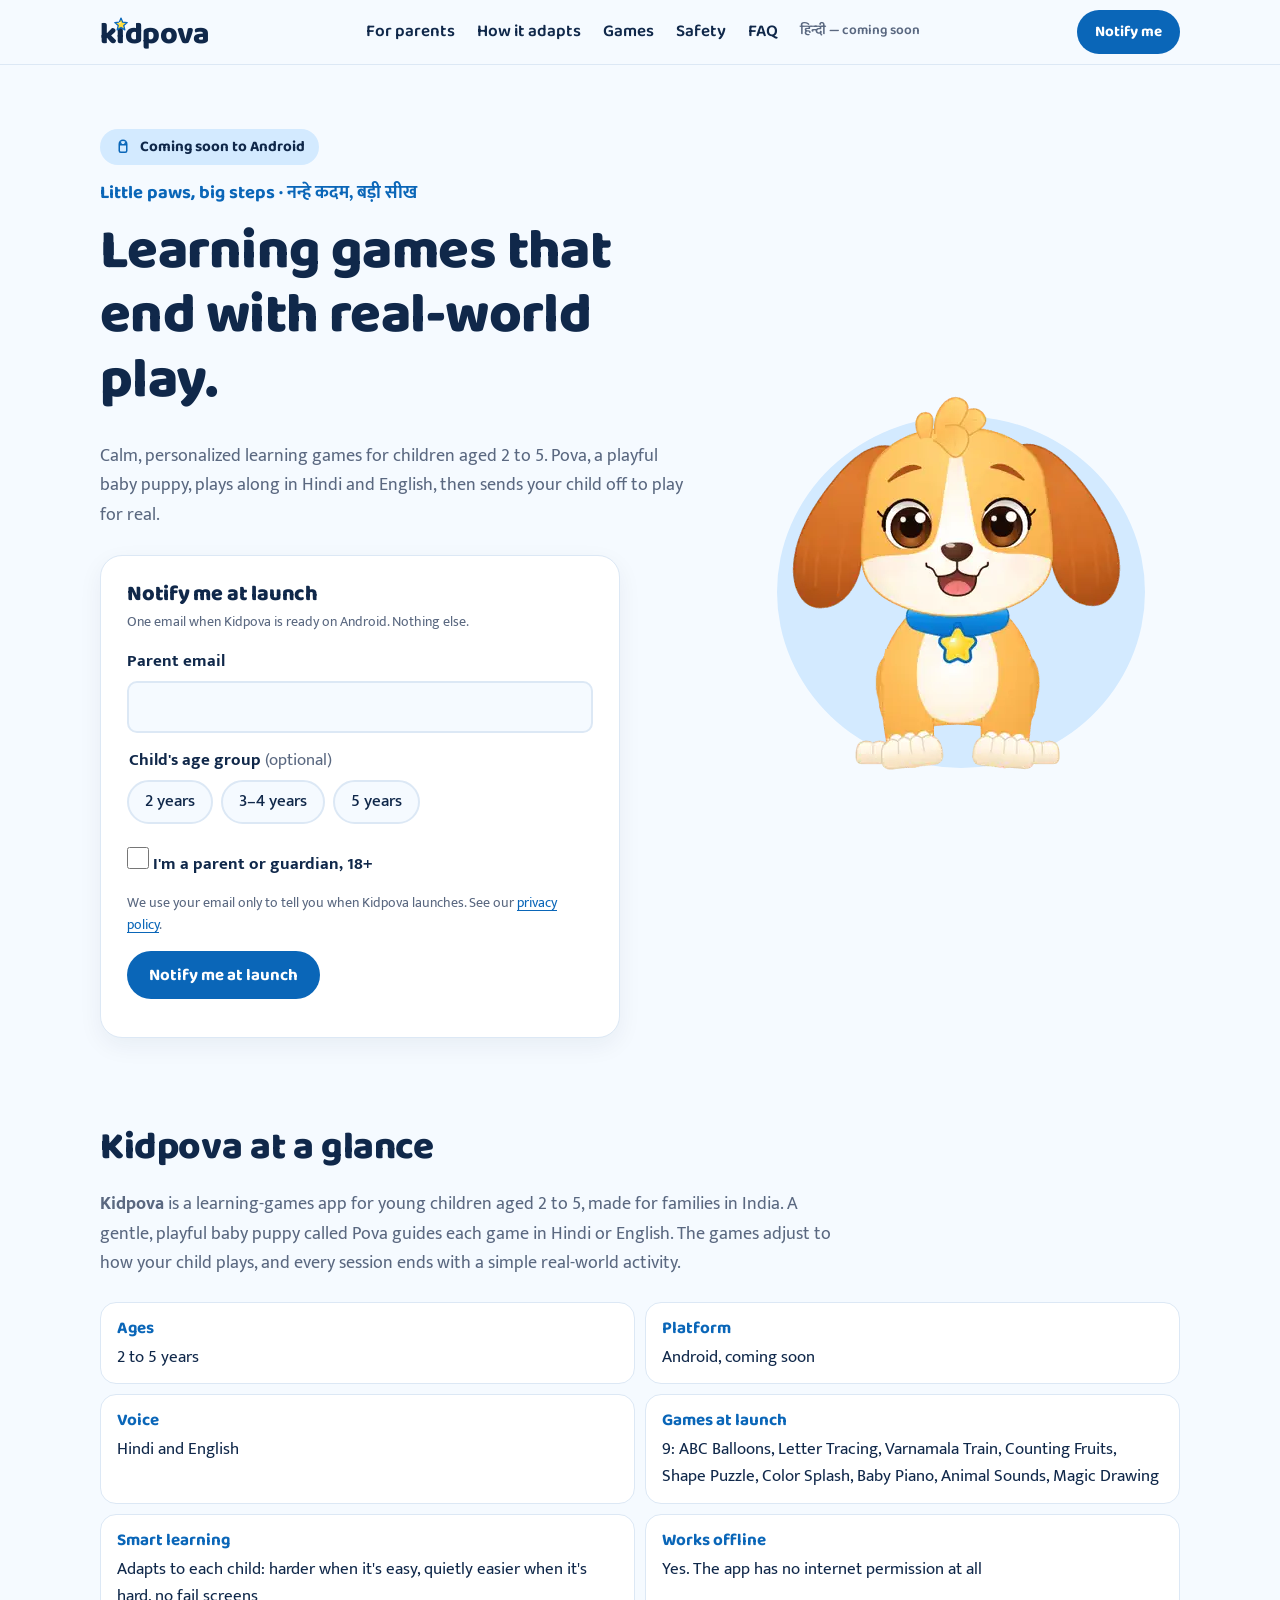
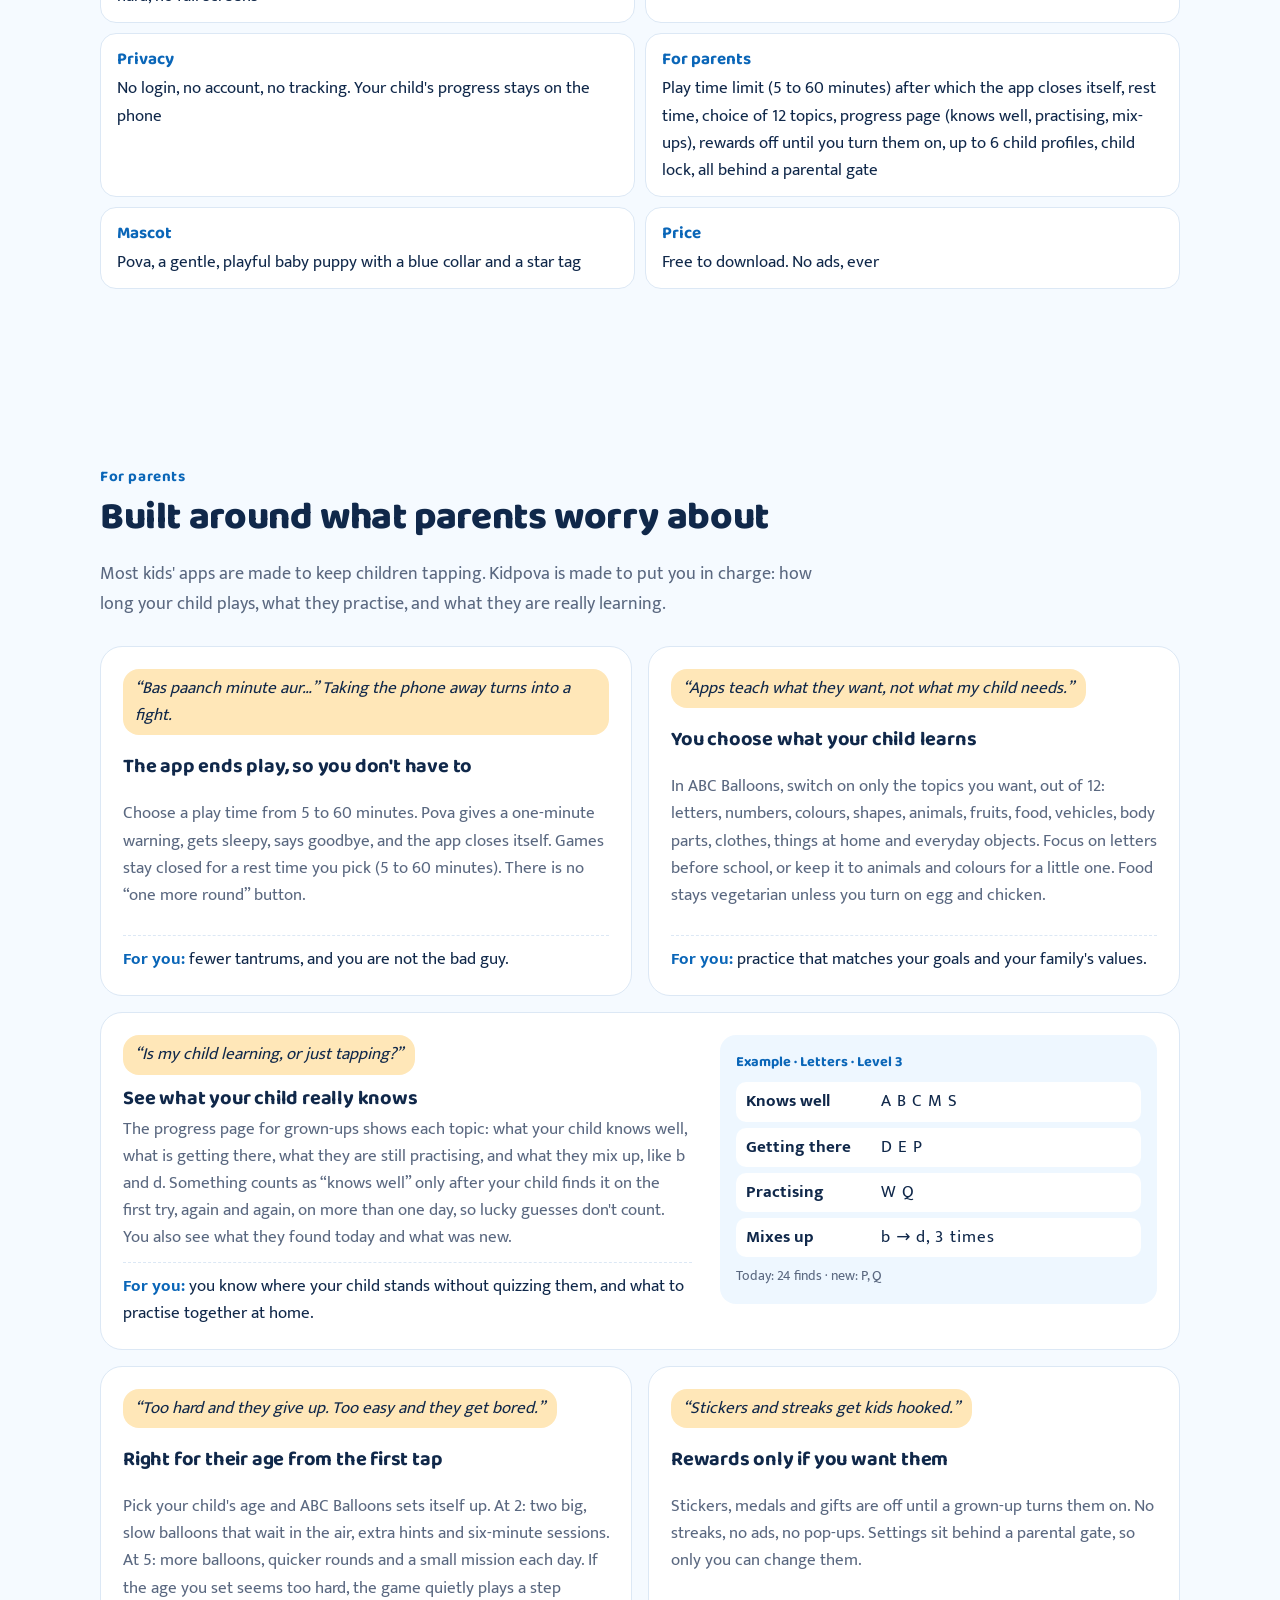
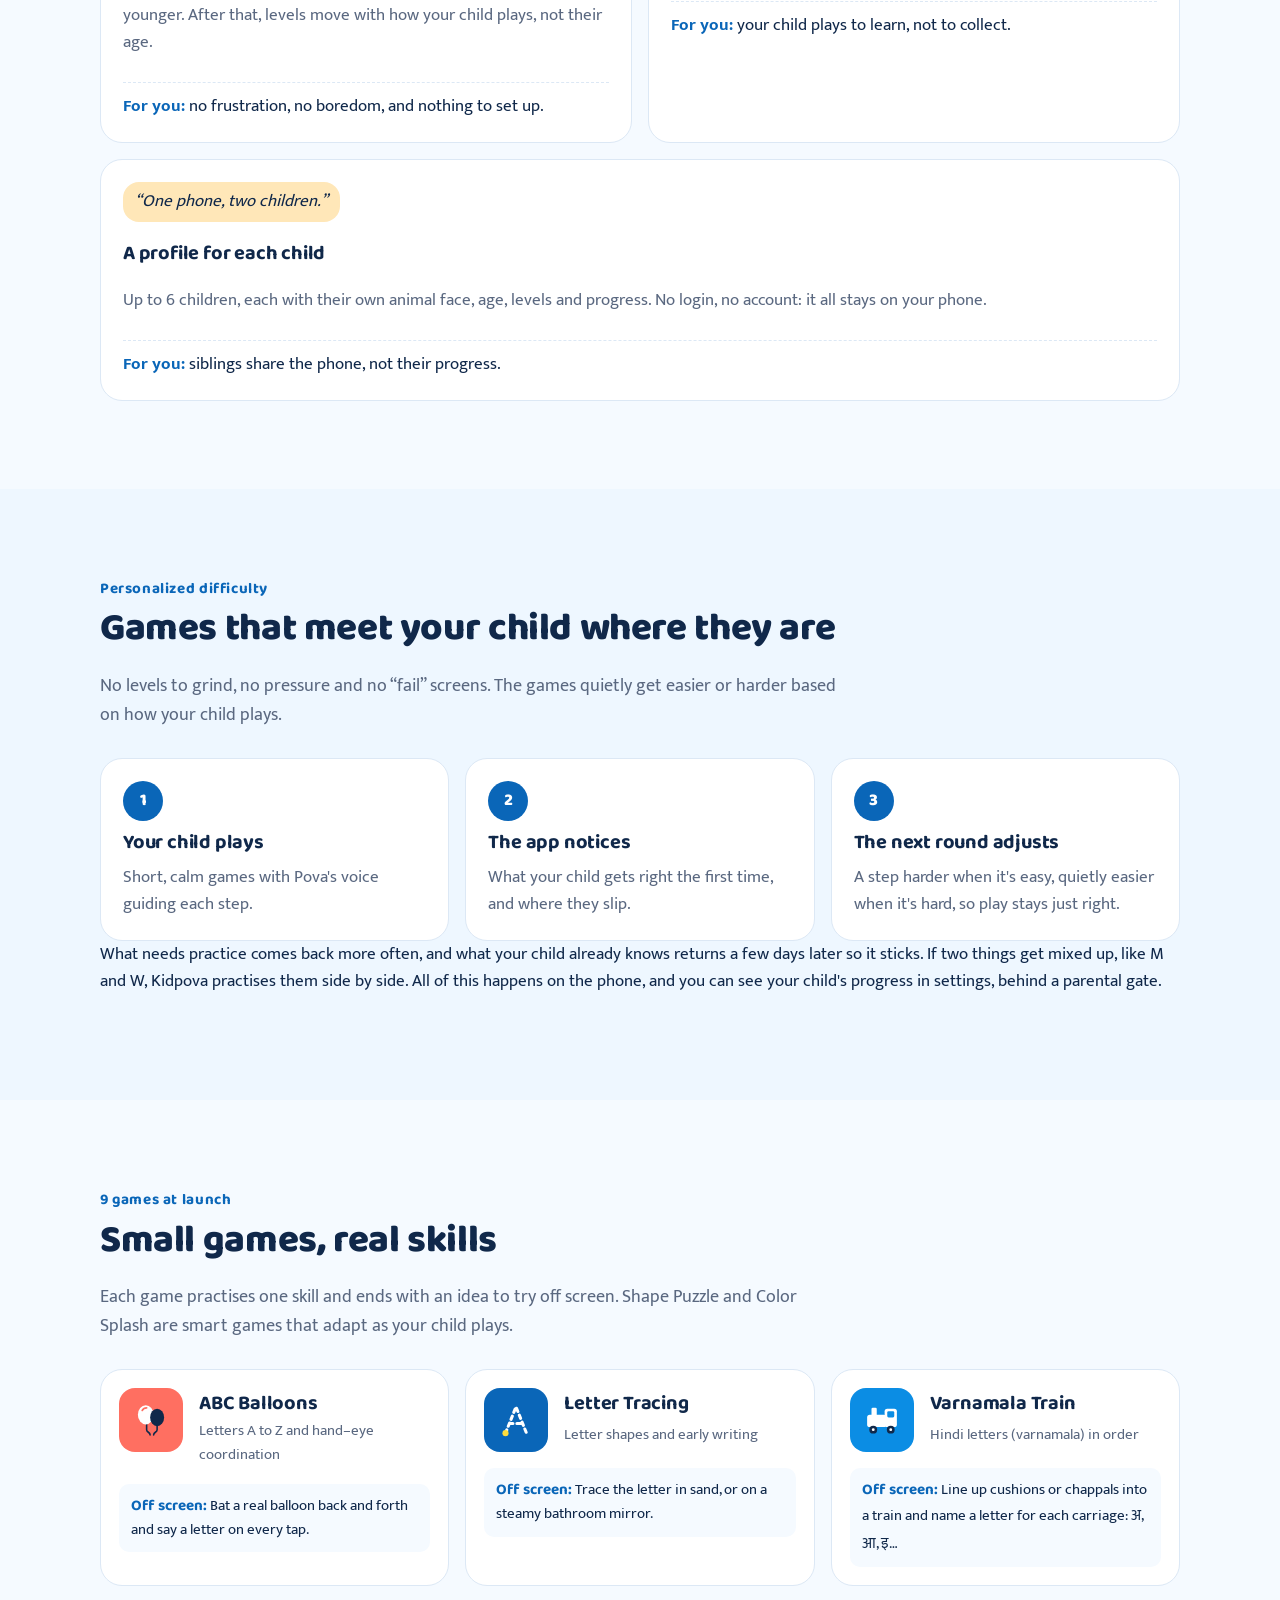
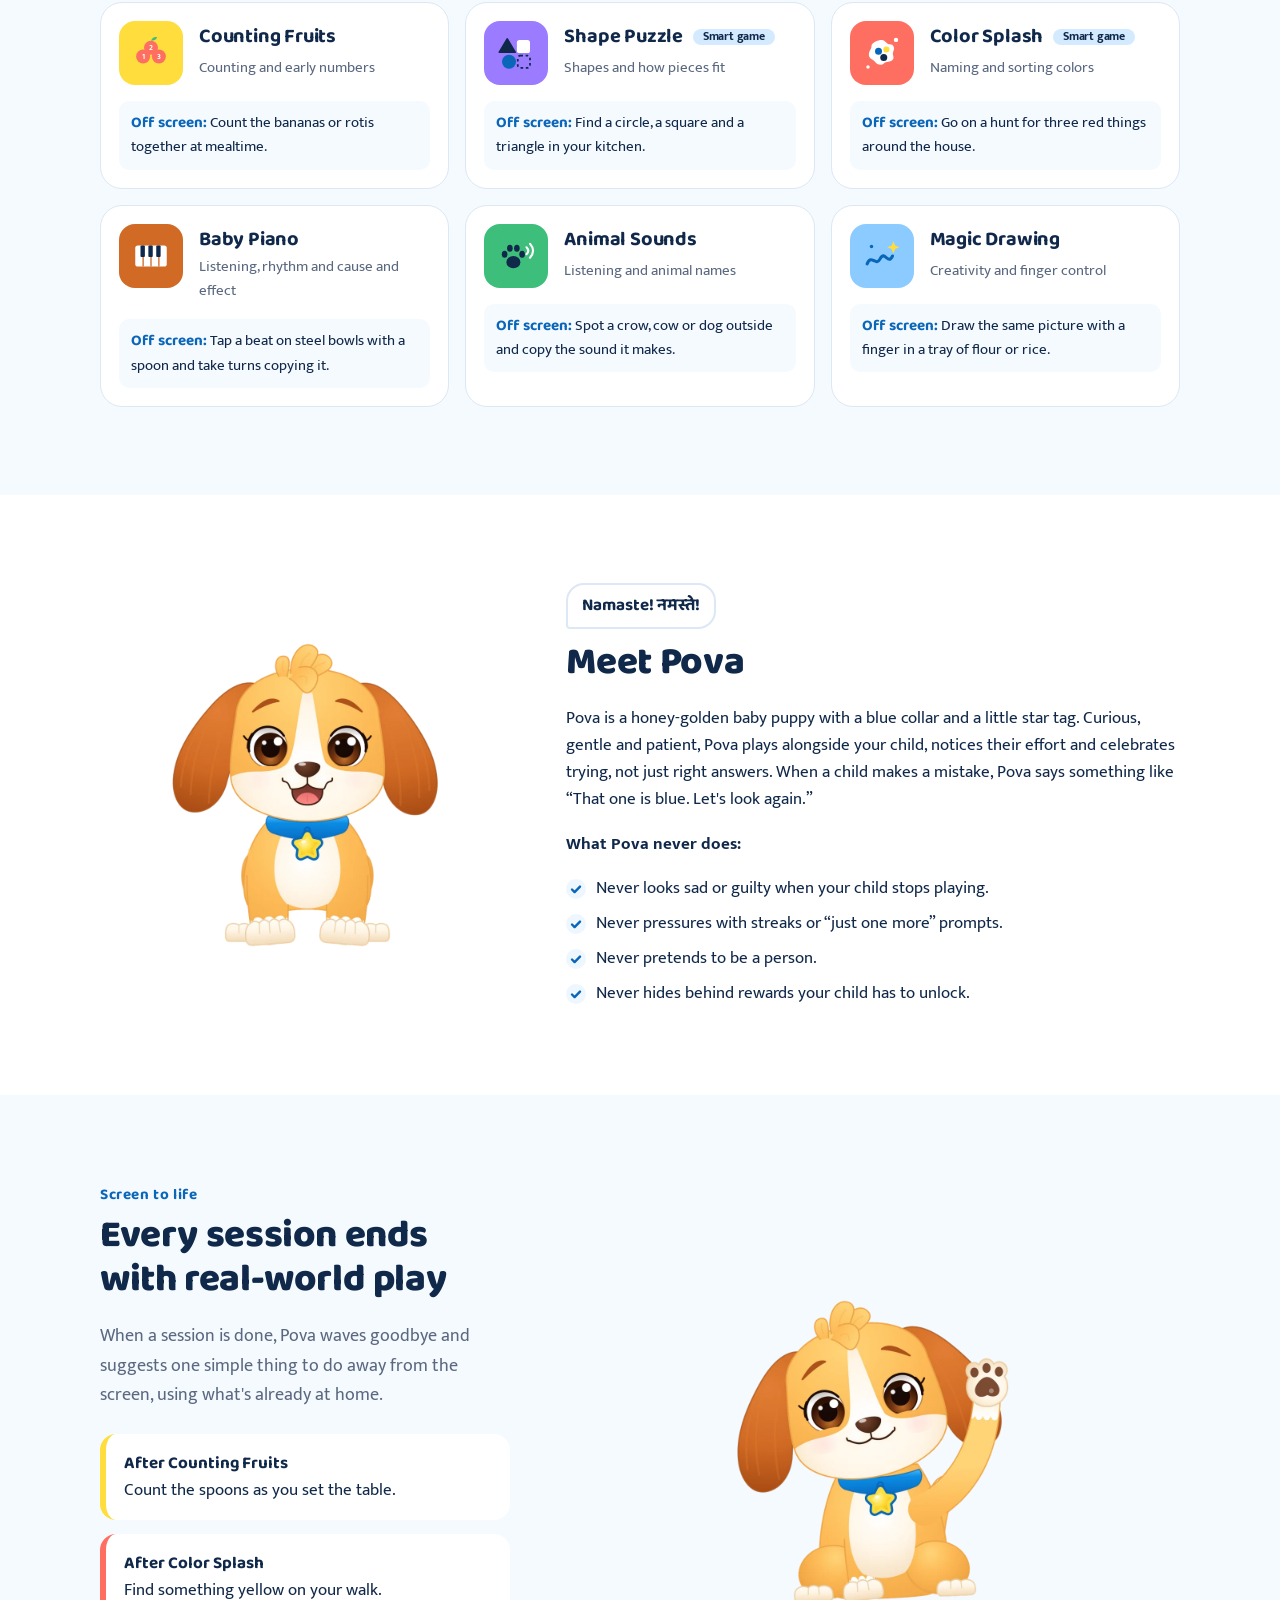
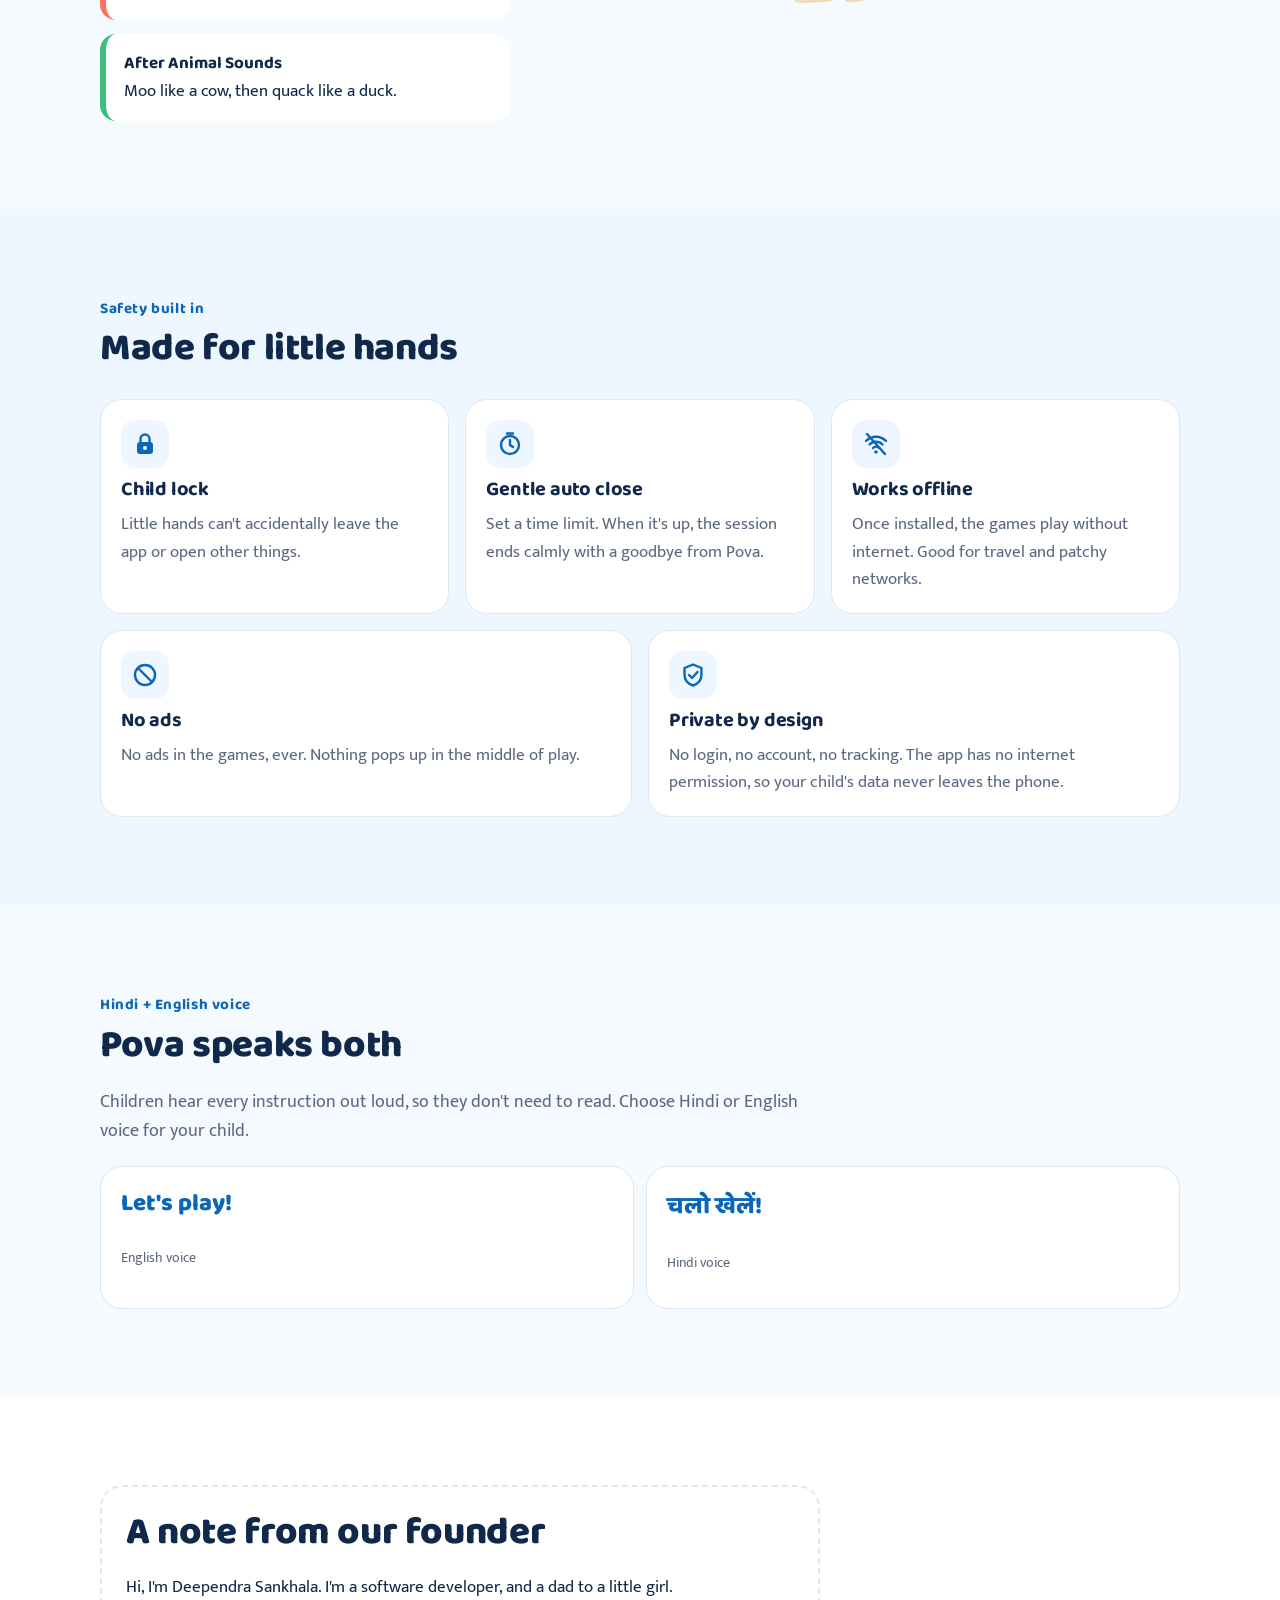
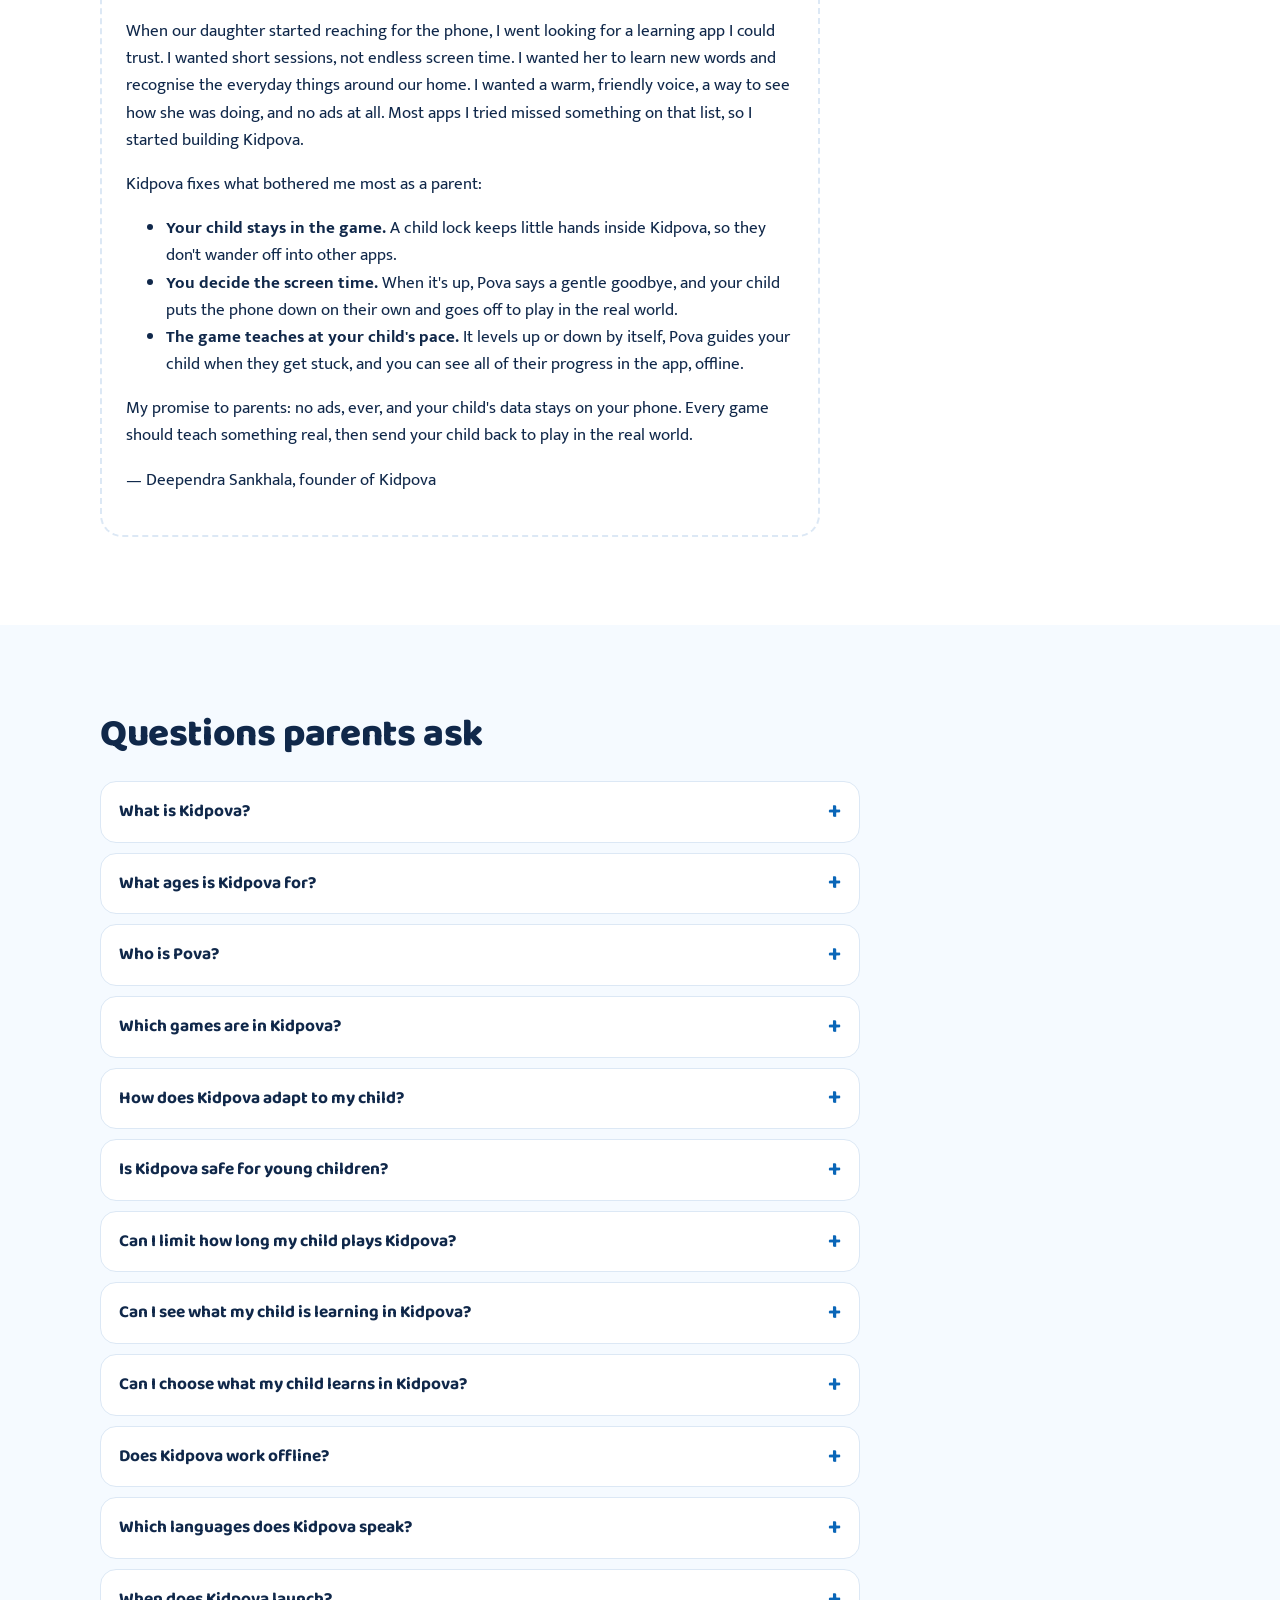
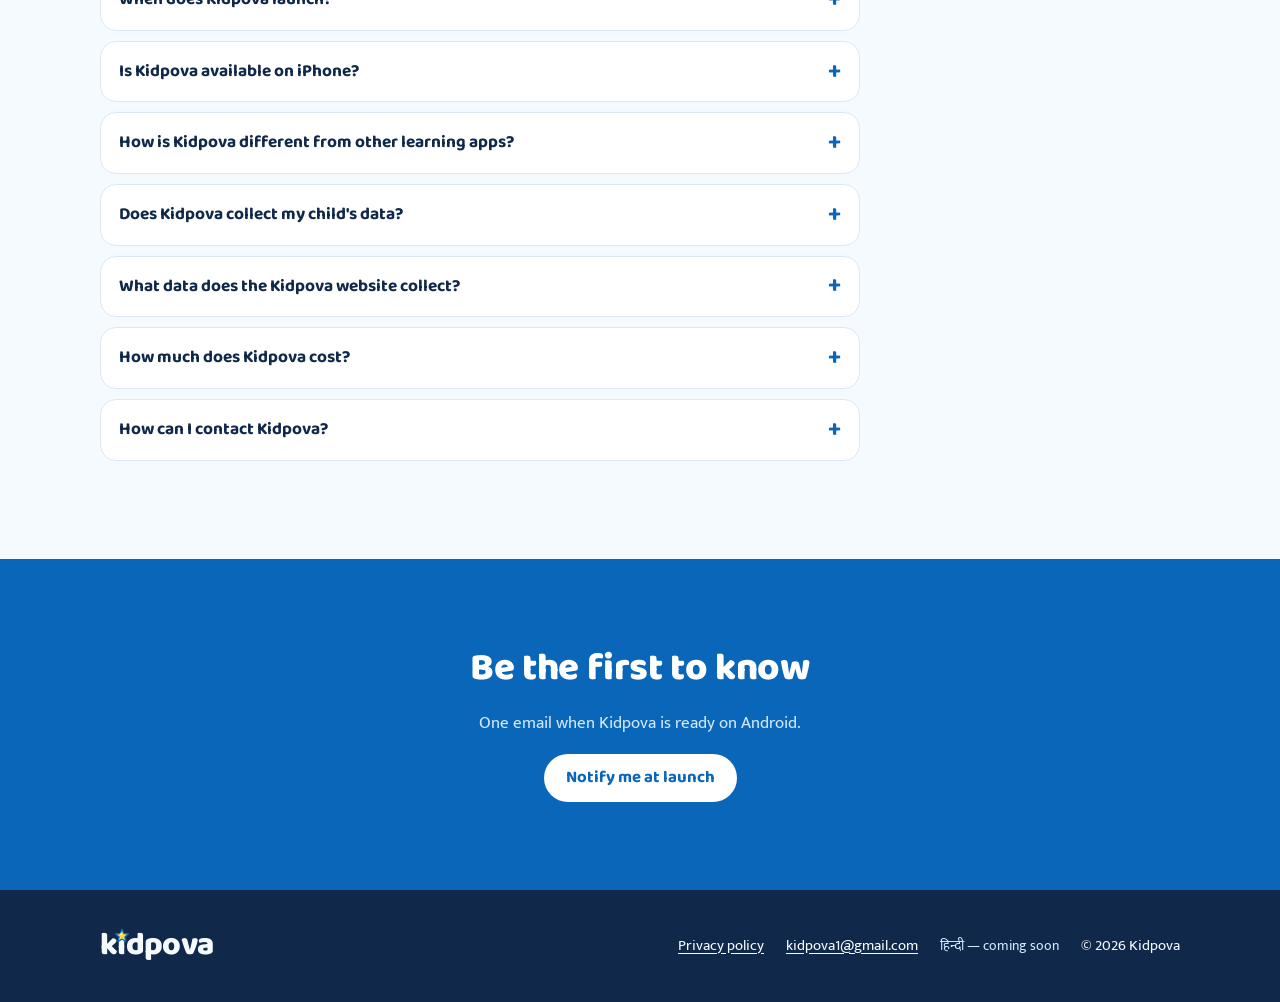
==== commit 39832f5b: "Add parent USP section: play time, progress, topic choice, age setup Six worry -> feature -> benefit" ====
--- a/index.html
+++ b/index.html
@@ -205,6 +205,30 @@
     },
     {
      "@type": "Question",
+     "name": "Can I limit how long my child plays Kidpova?",
+     "acceptedAnswer": {
+      "@type": "Answer",
+      "text": "Yes. Behind the parental gate, choose a play time from 5 to 60 minutes. Pova gives a one-minute warning, says goodbye, and the app closes itself. Games stay closed for a rest time you choose, from 5 to 60 minutes. Settings also show how long your child has played today."
+     }
+    },
+    {
+     "@type": "Question",
+     "name": "Can I see what my child is learning in Kidpova?",
+     "acceptedAnswer": {
+      "@type": "Answer",
+      "text": "Yes. The progress page for grown-ups, behind the parental gate, shows each topic's level, what your child knows well, what is getting there, what they are still practising, and which things they mix up, such as b and d. It also shows what they found today and what was new. It all stays on your phone."
+     }
+    },
+    {
+     "@type": "Question",
+     "name": "Can I choose what my child learns in Kidpova?",
+     "acceptedAnswer": {
+      "@type": "Answer",
+      "text": "Yes. In ABC Balloons you can switch on only the topics you want, out of 12: letters, numbers, colours, shapes, animals, fruits, food, vehicles, body parts, clothes, things at home and everyday objects. Food stays vegetarian unless you turn on egg and chicken. Stickers and other rewards are off until you turn them on."
+     }
+    },
+    {
+     "@type": "Question",
      "name": "Does Kidpova work offline?",
      "acceptedAnswer": {
       "@type": "Answer",
@@ -240,7 +264,7 @@
      "name": "How is Kidpova different from other learning apps?",
      "acceptedAnswer": {
       "@type": "Answer",
-      "text": "Kidpova is designed to be calm: one thing moves at a time, there are no ads or streaks, and every session ends by sending your child off to play in the real world, with an idea that uses things already at home. Pova speaks Hindi and English."
+      "text": "Kidpova is designed to be calm: one thing moves at a time, there are no ads or streaks, and every session ends by sending your child off to play in the real world, with an idea that uses things already at home. Parents stay in charge: you set the play time and the app closes itself, you choose the topics, you see what your child knows and mixes up, and rewards stay off unless you turn them on. Games start at your child's age. Pova speaks Hindi and English."
      }
     },
     {
@@ -295,6 +319,7 @@
   <div class="wrap">
     <a class="wm" href="/"><span aria-hidden="true">k<span class="i">ı</span>dpova</span><span class="visually-hidden">Kidpova home</span></a>
     <nav class="nav" aria-label="Main">
+      <a href="#parents">For parents</a>
       <a href="#how">How it adapts</a>
       <a href="#games">Games</a>
       <a href="#safety">Safety</a>
@@ -367,10 +392,69 @@
       <div><dt>Smart learning</dt><dd>Adapts to each child: harder when it's easy, quietly easier when it's hard, no fail screens</dd></div>
       <div><dt>Works offline</dt><dd>Yes. The app has no internet permission at all</dd></div>
       <div><dt>Privacy</dt><dd>No login, no account, no tracking. Your child's progress stays on the phone</dd></div>
-      <div><dt>For parents</dt><dd>Child lock, gentle auto close, progress behind a parental gate, no ads</dd></div>
+      <div><dt>For parents</dt><dd>Play time limit (5 to 60 minutes) after which the app closes itself, rest time, choice of 12 topics, progress page (knows well, practising, mix-ups), rewards off until you turn them on, up to 6 child profiles, child lock, all behind a parental gate</dd></div>
       <div><dt>Mascot</dt><dd>Pova, a gentle, playful baby puppy with a blue collar and a star tag</dd></div>
       <div><dt>Price</dt><dd>Free to download. No ads, ever</dd></div>
     </dl>
+  </div>
+</section>
+
+<!-- For parents: each card is a real parent worry, what the app does, and what the parent gets. Facts match the app (ABC Balloons settings, play time, progress page). -->
+<section class="section" id="parents" aria-labelledby="parents-title">
+  <div class="wrap">
+    <p class="eyebrow">For parents</p>
+    <h2 id="parents-title">Built around what parents worry about</h2>
+    <p class="lead">Most kids' apps are made to keep children tapping. Kidpova is made to put you in charge: how long your child plays, what they practise, and what they are really learning.</p>
+    <ul class="usps">
+      <li class="usp">
+        <p class="worry">“Bas paanch minute aur…” Taking the phone away turns into a fight.</p>
+        <h3>The app ends play, so you don't have to</h3>
+        <p>Choose a play time from 5 to 60 minutes. Pova gives a one-minute warning, gets sleepy, says goodbye, and the app closes itself. Games stay closed for a rest time you pick (5 to 60 minutes). There is no “one more round” button.</p>
+        <p class="gain"><b>For you:</b> fewer tantrums, and you are not the bad guy.</p>
+      </li>
+      <li class="usp">
+        <p class="worry">“Apps teach what they want, not what my child needs.”</p>
+        <h3>You choose what your child learns</h3>
+        <p>In ABC Balloons, switch on only the topics you want, out of 12: letters, numbers, colours, shapes, animals, fruits, food, vehicles, body parts, clothes, things at home and everyday objects. Focus on letters before school, or keep it to animals and colours for a little one. Food stays vegetarian unless you turn on egg and chicken.</p>
+        <p class="gain"><b>For you:</b> practice that matches your goals and your family's values.</p>
+      </li>
+      <li class="usp usp--wide">
+        <div>
+          <p class="worry">“Is my child learning, or just tapping?”</p>
+          <h3>See what your child really knows</h3>
+          <p>The progress page for grown-ups shows each topic: what your child knows well, what is getting there, what they are still practising, and what they mix up, like b and d. Something counts as “knows well” only after your child finds it on the first try, again and again, on more than one day, so lucky guesses don't count. You also see what they found today and what was new.</p>
+          <p class="gain"><b>For you:</b> you know where your child stands without quizzing them, and what to practise together at home.</p>
+        </div>
+        <figure class="report" aria-label="Example of the progress page">
+          <figcaption>Example · Letters · Level 3</figcaption>
+          <dl>
+            <div><dt>Knows well</dt><dd>A B C M S</dd></div>
+            <div><dt>Getting there</dt><dd>D E P</dd></div>
+            <div><dt>Practising</dt><dd>W Q</dd></div>
+            <div><dt>Mixes up</dt><dd>b → d, 3 times</dd></div>
+          </dl>
+          <p>Today: 24 finds · new: P, Q</p>
+        </figure>
+      </li>
+      <li class="usp">
+        <p class="worry">“Too hard and they give up. Too easy and they get bored.”</p>
+        <h3>Right for their age from the first tap</h3>
+        <p>Pick your child's age and ABC Balloons sets itself up. At 2: two big, slow balloons that wait in the air, extra hints and six-minute sessions. At 5: more balloons, quicker rounds and a small mission each day. If the age you set seems too hard, the game quietly plays a step younger. After that, levels move with how your child plays, not their age.</p>
+        <p class="gain"><b>For you:</b> no frustration, no boredom, and nothing to set up.</p>
+      </li>
+      <li class="usp">
+        <p class="worry">“Stickers and streaks get kids hooked.”</p>
+        <h3>Rewards only if you want them</h3>
+        <p>Stickers, medals and gifts are off until a grown-up turns them on. No streaks, no ads, no pop-ups. Settings sit behind a parental gate, so only you can change them.</p>
+        <p class="gain"><b>For you:</b> your child plays to learn, not to collect.</p>
+      </li>
+      <li class="usp usp--full">
+        <p class="worry">“One phone, two children.”</p>
+        <h3>A profile for each child</h3>
+        <p>Up to 6 children, each with their own animal face, age, levels and progress. No login, no account: it all stays on your phone.</p>
+        <p class="gain"><b>For you:</b> siblings share the phone, not their progress.</p>
+      </li>
+    </ul>
   </div>
 </section>
 
@@ -552,11 +636,14 @@
       <details><summary>Which games are in Kidpova?</summary><div><p>Kidpova launches with 9 games: ABC Balloons, Letter Tracing, Varnamala Train, Counting Fruits, Shape Puzzle, Color Splash, Baby Piano, Animal Sounds and Magic Drawing. They practise English letters, Hindi letters (varnamala), early writing, counting, shapes, colors, listening, rhythm and creativity.</p></div></details>
       <details><summary>How does Kidpova adapt to my child?</summary><div><p>Kidpova has a smart learning engine that runs entirely on the phone. It notes what your child gets right the first time and where they slip. When something is easy, the level goes up gently; when it's hard, it quietly gets easier, and there are no “fail” screens. If your child gets stuck, Pova shows them what to do. What needs practice comes back more often, what your child knows is repeated a few days later, and look-alike pairs such as M and W get extra practice. Parents can see progress in settings, behind a parental gate.</p></div></details>
       <details><summary>Is Kidpova safe for young children?</summary><div><p>Kidpova is built with young children in mind: a child lock stops little hands from leaving the app or opening other things, a time limit ends sessions gently, there are no ads, and Pova never uses streaks or “one more” prompts. For two-year-olds, we recommend short sessions played together with a grown-up.</p></div></details>
+      <details><summary>Can I limit how long my child plays Kidpova?</summary><div><p>Yes. Behind the parental gate, choose a play time from 5 to 60 minutes. Pova gives a one-minute warning, says goodbye, and the app closes itself. Games stay closed for a rest time you choose, from 5 to 60 minutes. Settings also show how long your child has played today.</p></div></details>
+      <details><summary>Can I see what my child is learning in Kidpova?</summary><div><p>Yes. The progress page for grown-ups, behind the parental gate, shows each topic's level, what your child knows well, what is getting there, what they are still practising, and which things they mix up, such as b and d. It also shows what they found today and what was new. It all stays on your phone.</p></div></details>
+      <details><summary>Can I choose what my child learns in Kidpova?</summary><div><p>Yes. In ABC Balloons you can switch on only the topics you want, out of 12: letters, numbers, colours, shapes, animals, fruits, food, vehicles, body parts, clothes, things at home and everyday objects. Food stays vegetarian unless you turn on egg and chicken. Stickers and other rewards are off until you turn them on.</p></div></details>
       <details><summary>Does Kidpova work offline?</summary><div><p>Yes. Once Kidpova is installed, every game works without an internet connection. The app doesn't use the internet at all, and there is no login or account.</p></div></details>
       <details><summary>Which languages does Kidpova speak?</summary><div><p>Pova speaks Hindi and English, and every instruction is voiced, so children don't need to read. A full Hindi version of this website is coming later.</p></div></details>
       <details><summary>When does Kidpova launch?</summary><div><p>Kidpova is coming soon to Android. Leave your email above and we'll send one message when it's ready.</p></div></details>
       <details><summary>Is Kidpova available on iPhone?</summary><div><p>Kidpova is coming to Android first. We haven't announced other platforms yet.</p></div></details>
-      <details><summary>How is Kidpova different from other learning apps?</summary><div><p>Kidpova is designed to be calm: one thing moves at a time, there are no ads or streaks, and every session ends by sending your child off to play in the real world, with an idea that uses things already at home. Pova speaks Hindi and English.</p></div></details>
+      <details><summary>How is Kidpova different from other learning apps?</summary><div><p>Kidpova is designed to be calm: one thing moves at a time, there are no ads or streaks, and every session ends by sending your child off to play in the real world, with an idea that uses things already at home. Parents stay in charge: you set the play time and the app closes itself, you choose the topics, you see what your child knows and mixes up, and rewards stay off unless you turn them on. Games start at your child's age. Pova speaks Hindi and English.</p></div></details>
       <details><summary>Does Kidpova collect my child's data?</summary><div><p>No. The Kidpova app has no login, no analytics, no ads and no tracking, and it asks for no permissions: not internet, camera, microphone or location. Settings and learning progress are saved only on your phone. You can clear them with “Start learning afresh” in settings, and uninstalling the app removes everything.</p></div></details>
       <details><summary>What data does the Kidpova website collect?</summary><div><p>On this website, only your email and, if you choose, your child's age group, to tell you about the launch. No analytics, no cookies, no trackers. Read the <a href="/privacy.html">privacy policy</a>.</p></div></details>
       <details><summary>How much does Kidpova cost?</summary><div><p>Kidpova is free to download, with no ads. If we add an optional paid unlock later, it will sit behind a parental gate so children can't buy anything by accident, and we'll say so clearly first.</p></div></details>
--- a/css/site.css
+++ b/css/site.css
@@ -209,6 +209,29 @@
   .site-footer .wrap { grid-template-columns: auto 1fr; align-items: center; }
   .site-footer .row { justify-content: flex-end; }
 }
+/* For parents: worry → what the app does → what the parent gets */
+.usps { list-style: none; padding: 0; margin: 28px 0 0; display: grid; gap: 16px; }
+.usp { background: var(--white); border: 1px solid var(--line); border-radius: var(--radius-lg); padding: 22px; display: grid; gap: 16px; align-content: start; }
+.usp > div > *, .usp > * { margin: 0; }
+.usp h3 { margin: 0 0 6px; }
+.usp p { color: var(--slate); }
+.usp .worry { display: inline-block; justify-self: start; background: var(--honey-100); color: var(--ink); border-radius: var(--radius-md); padding: 6px 12px; font-style: italic; margin-bottom: 4px; }
+.usp > div .worry { margin-bottom: 12px; }
+.usp .gain { color: var(--ink); border-top: 1px dashed var(--line); padding-top: 10px; margin-top: 10px; }
+.usp .gain b { color: var(--blue-700); }
+.report { margin: 0; background: var(--blue-50); border-radius: var(--radius-md); padding: 16px; align-self: start; }
+.report figcaption { font-family: var(--font-display); font-weight: 700; color: var(--blue-700); font-size: .9rem; margin-bottom: 8px; }
+.report dl { margin: 0; display: grid; gap: 6px; }
+.report dl > div { display: grid; grid-template-columns: 7.5em 1fr; gap: 8px; background: var(--white); border-radius: var(--radius-sm); padding: 6px 10px; }
+.report dt { font-weight: 700; color: var(--ink); }
+.report dd { margin: 0; letter-spacing: .06em; color: var(--ink); }
+.report p { margin: 8px 0 0; font-size: .9rem; color: var(--slate); }
+@media (min-width: 640px) {
+  .usps { grid-template-columns: repeat(2, 1fr); }
+  .usp--wide { grid-column: 1 / -1; grid-template-columns: 1.3fr 1fr; gap: 28px; }
+  .usp--full { grid-column: 1 / -1; }
+}
+
 @media (prefers-reduced-motion: reduce) {
   html { scroll-behavior: auto; }
   *, *::before, *::after { transition: none !important; animation: none !important; }
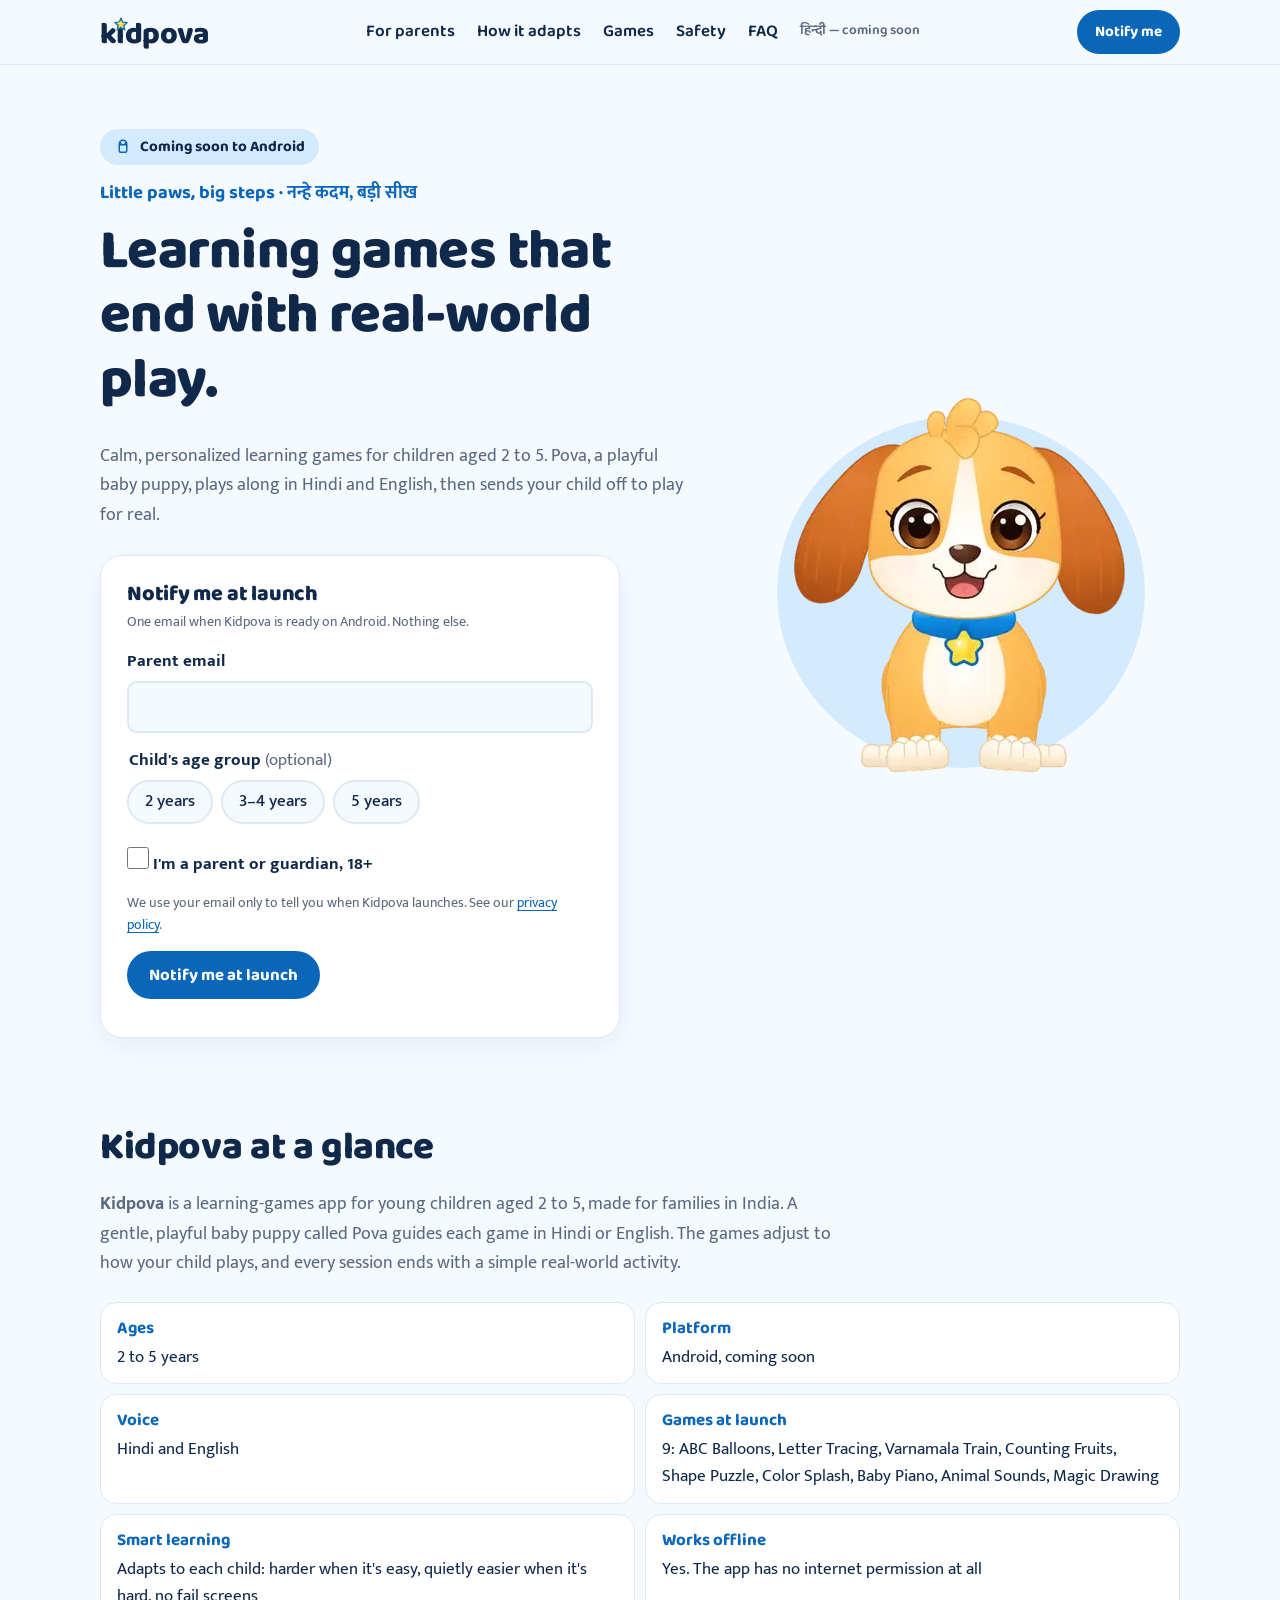
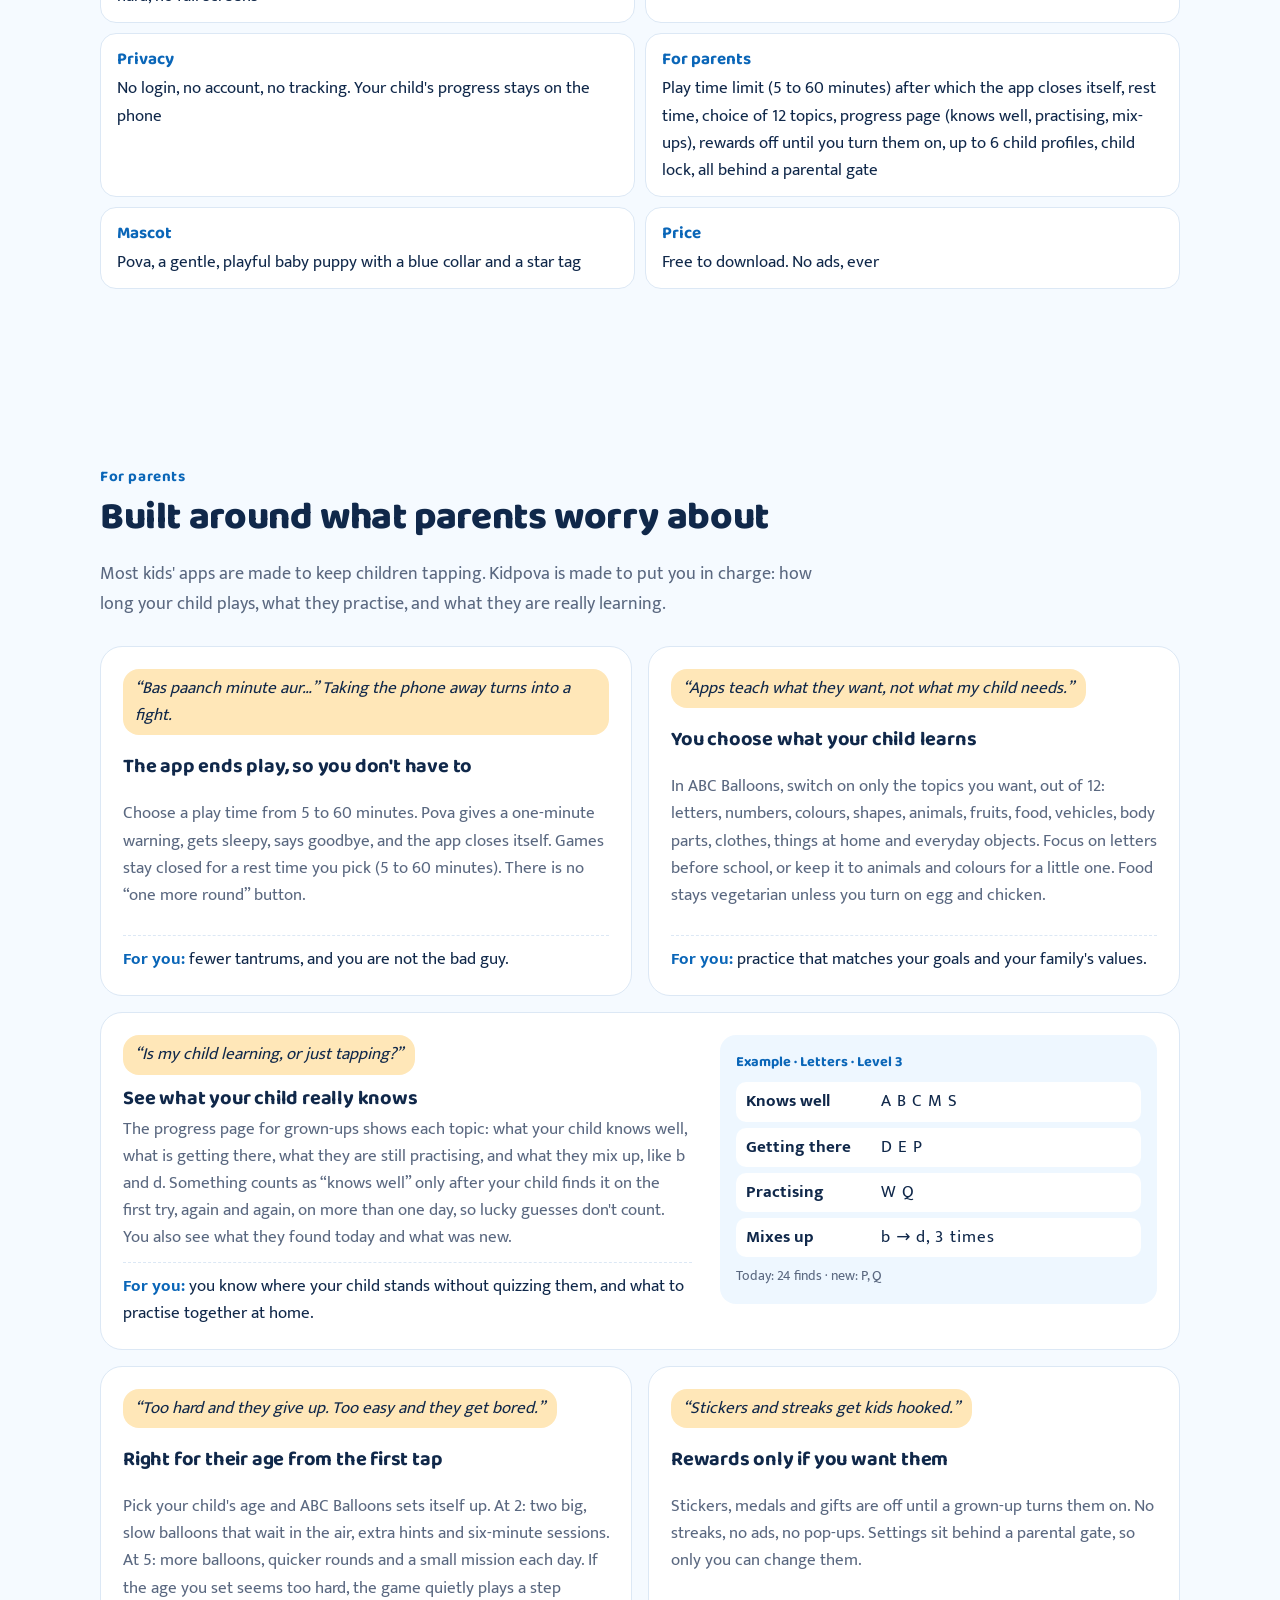
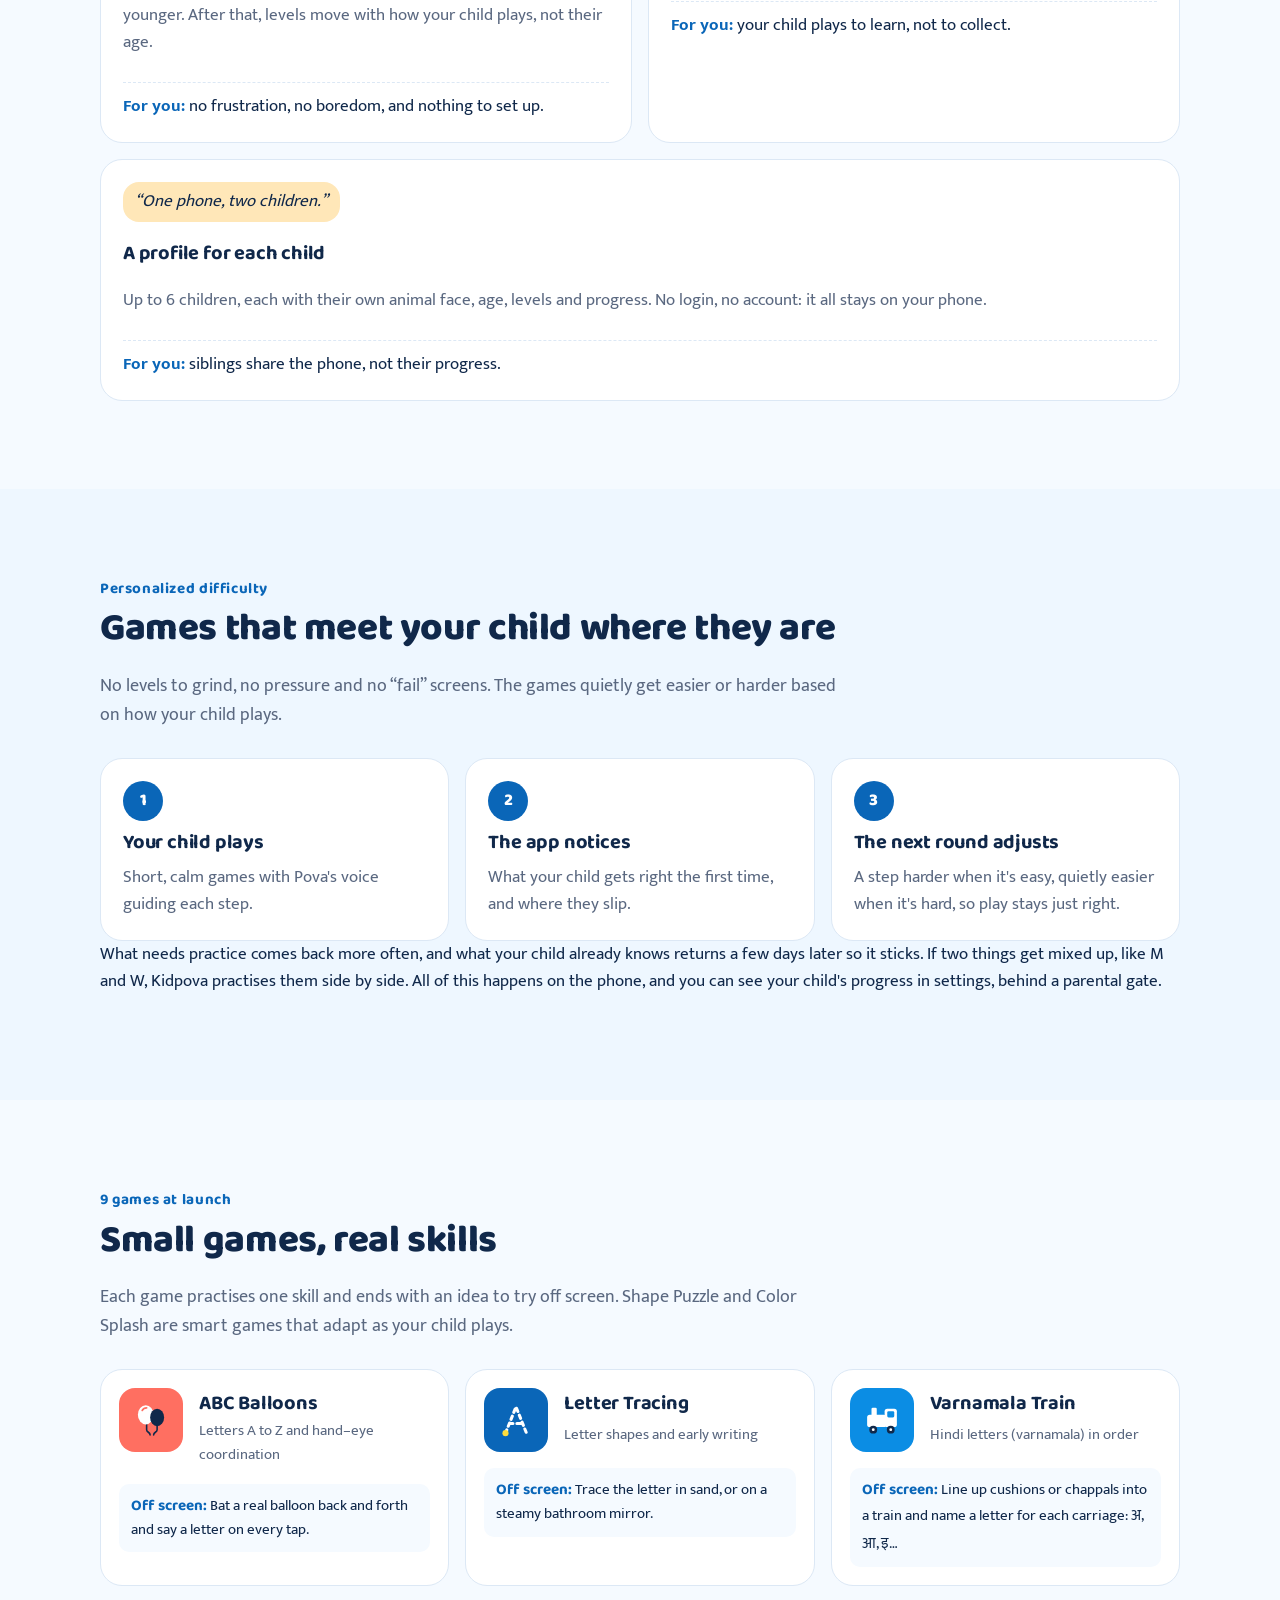
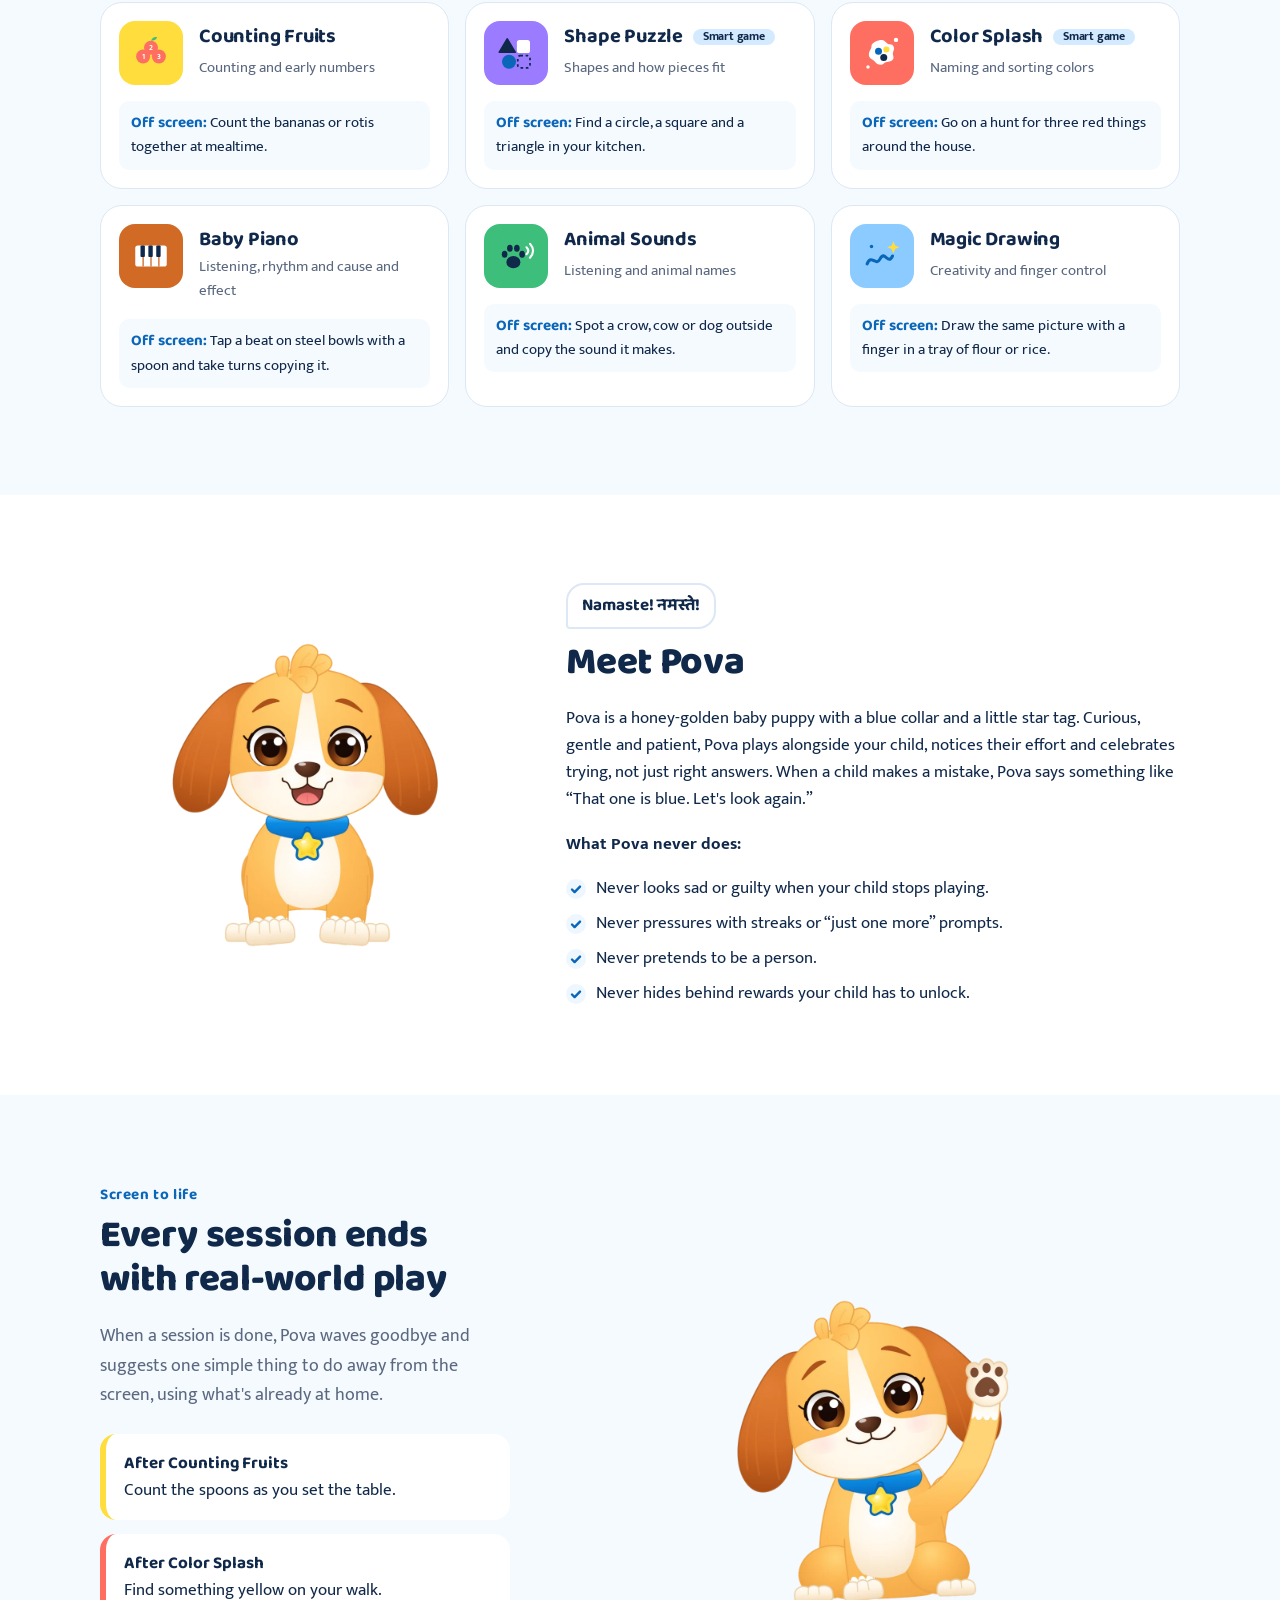
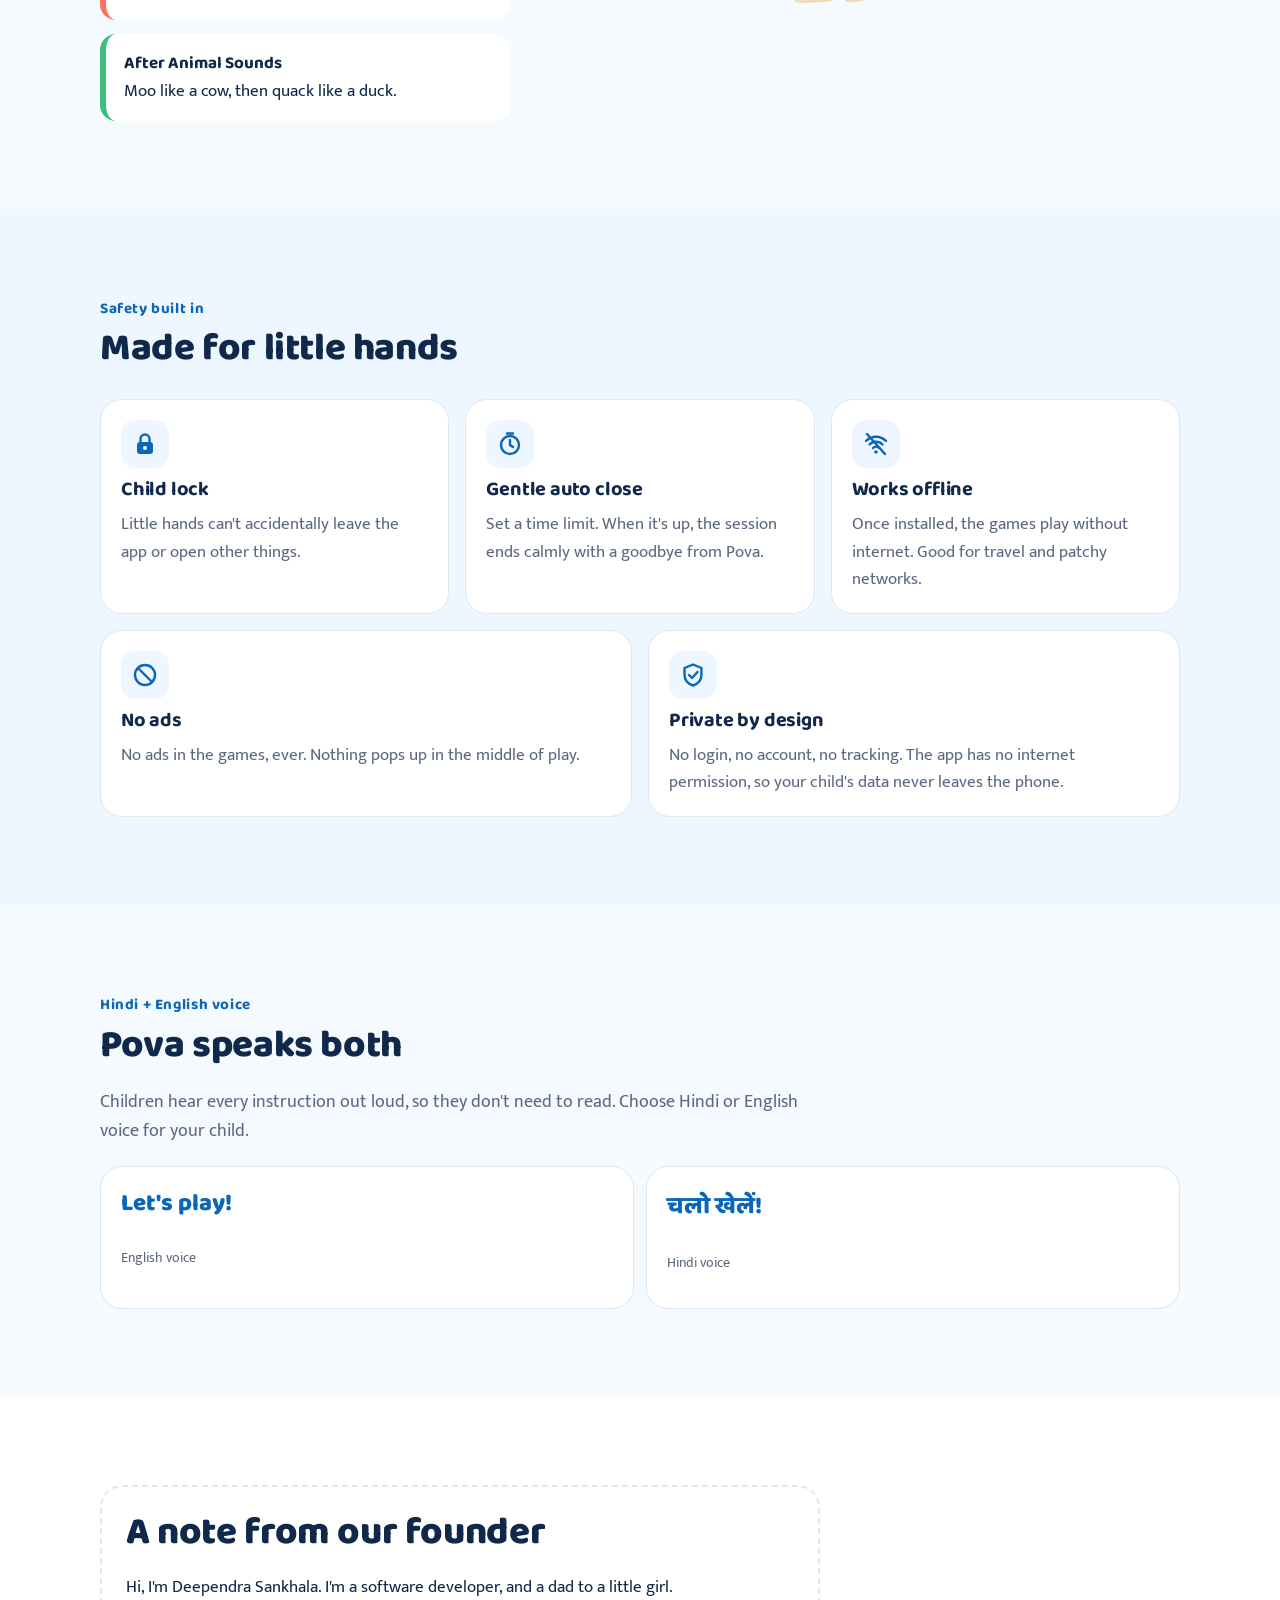
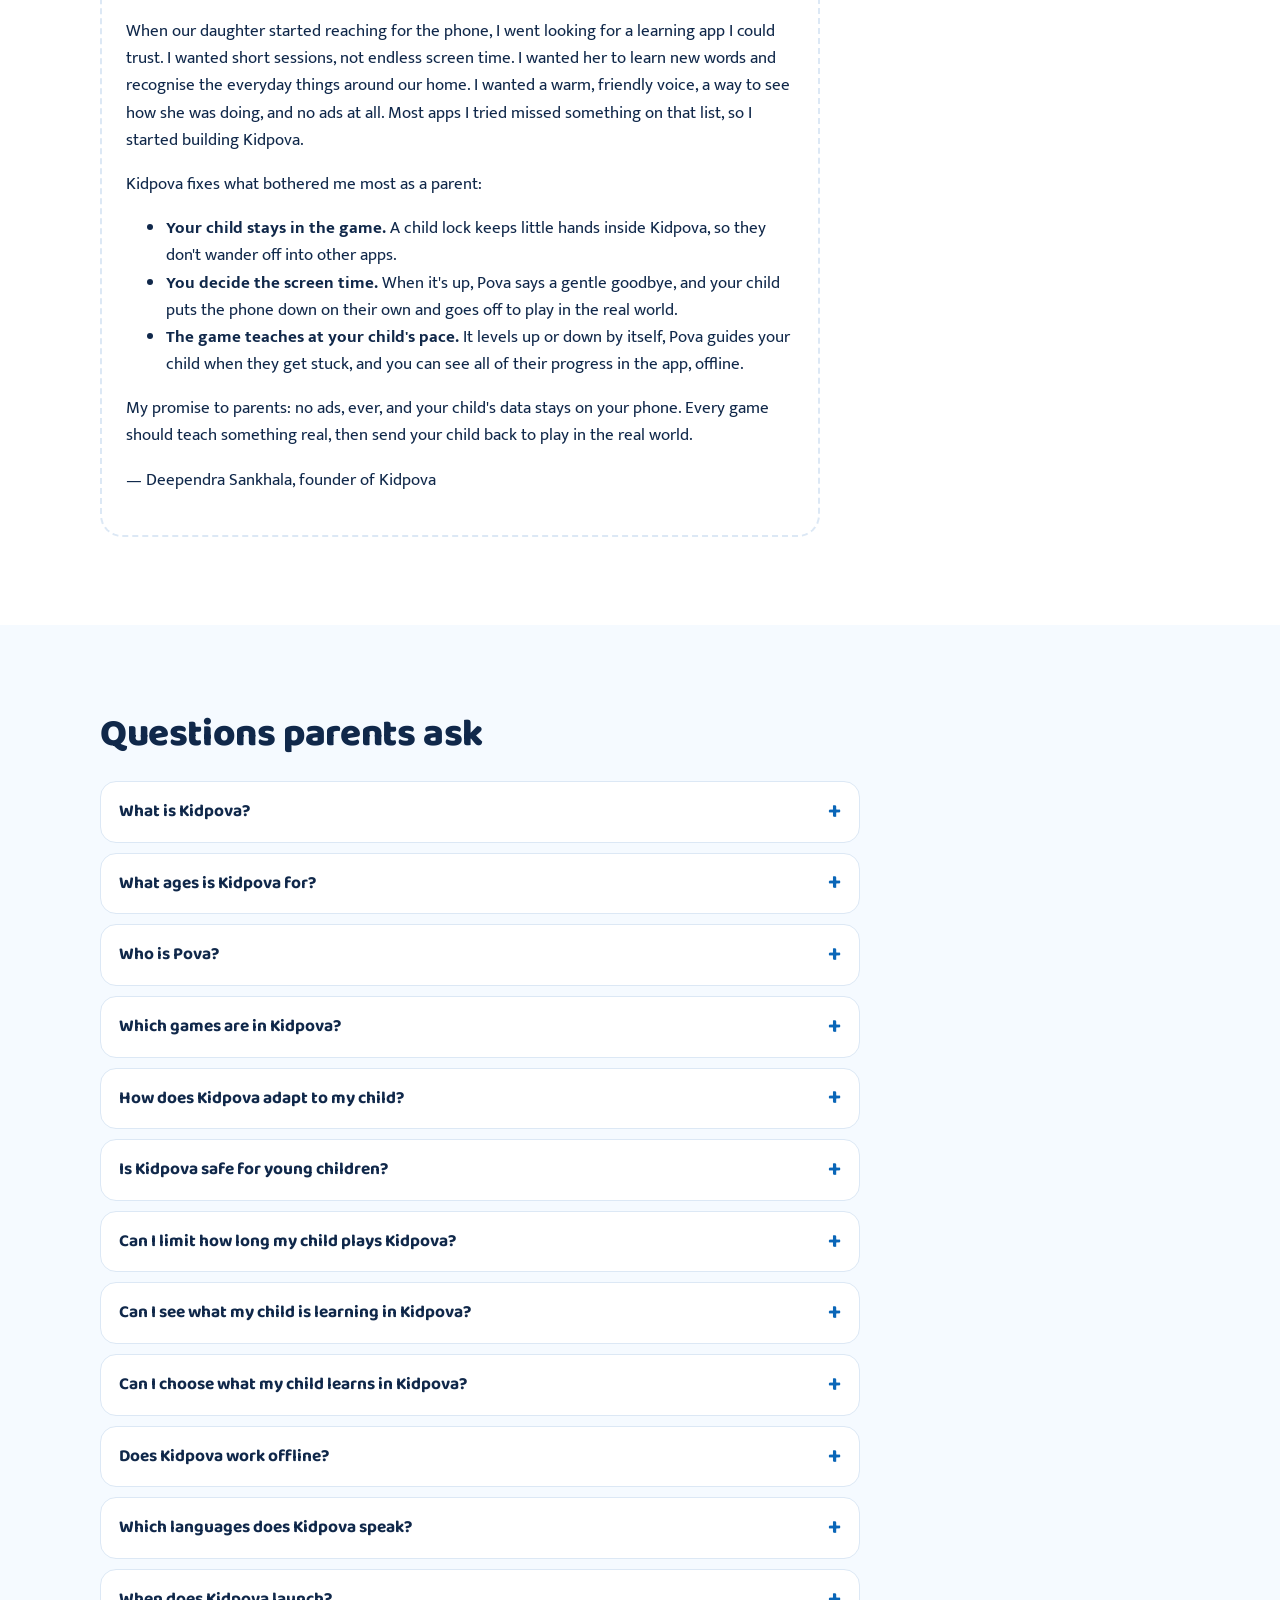
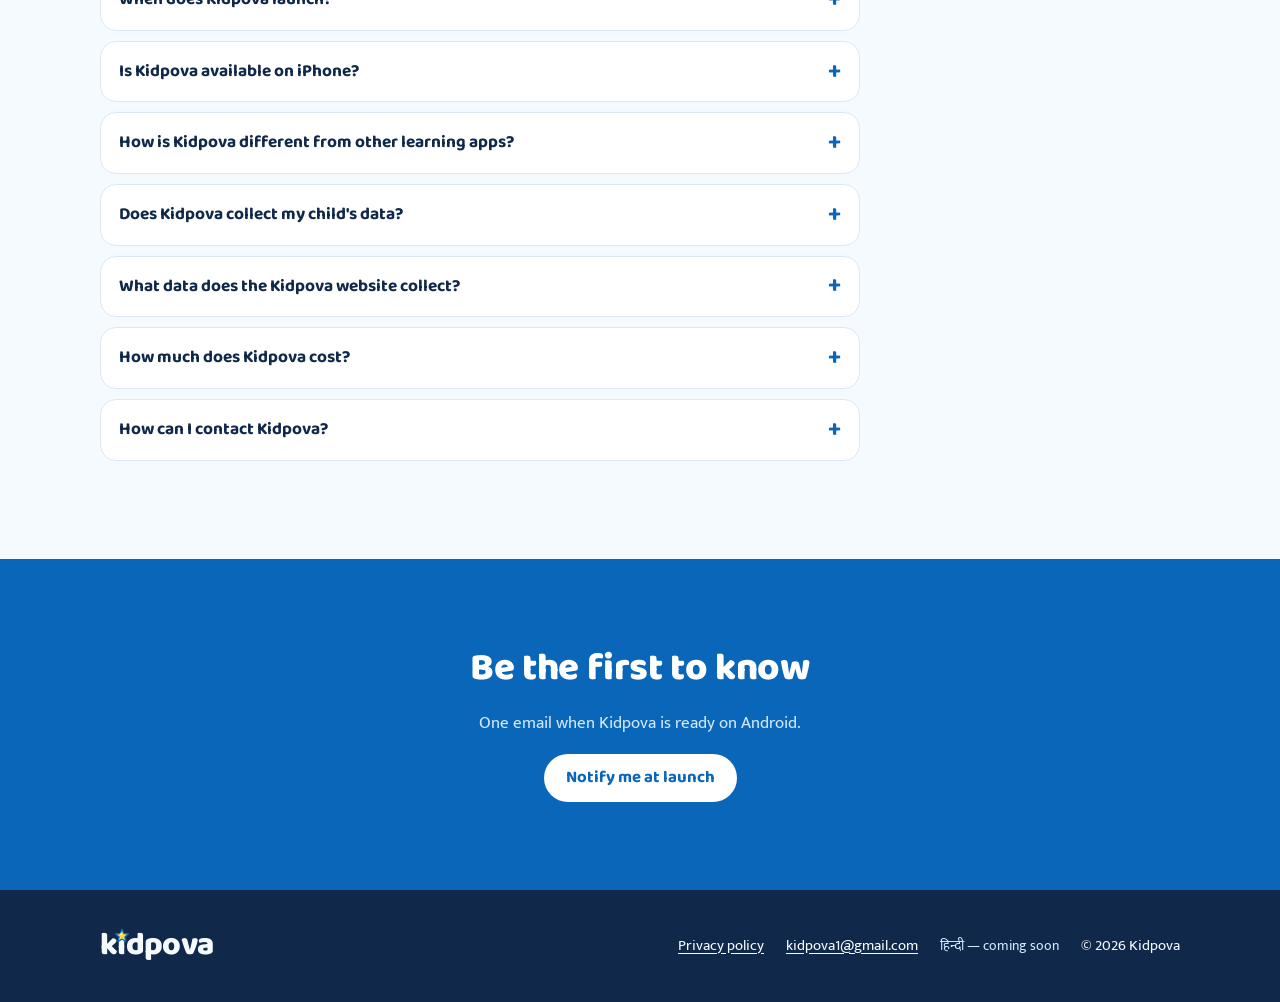
==== commit 0ff5794f: "Fix Pova images: clean idle loop in hero, stop stretched stills The engine's Wave loop folds the rai" ====
--- a/index.html
+++ b/index.html
@@ -307,10 +307,10 @@
 <link rel="preload" href="/fonts/baloo2-v23-latin-ext-600.woff2" as="font" type="font/woff2" crossorigin>
 <link rel="preload" href="/fonts/mukta-v17-latin-ext-400.woff2" as="font" type="font/woff2" crossorigin>
 <link rel="stylesheet" href="/assets/fonts.css">
-<link rel="stylesheet" href="/assets/tokens.css">
-<link rel="stylesheet" href="/css/site.css">
-<script src="/js/config.js" defer></script>
-<script src="/js/main.js" defer></script>
+<link rel="stylesheet" href="/assets/tokens.css?v=0.2">
+<link rel="stylesheet" href="/css/site.css?v=0.2">
+<script src="/js/config.js?v=0.2" defer></script>
+<script src="/js/main.js?v=0.2" defer></script>
 </head>
 <body>
 <a class="skip" href="#main">Skip to content</a>
@@ -372,8 +372,8 @@
     </div>
     <div class="hero-art">
       <picture class="pova">
-        <source media="(prefers-reduced-motion: reduce)" srcset="/pova/pova-wave.webp">
-        <img src="/pova/pova-wave-loop.webp" width="400" height="400" alt="Pova the baby puppy waving hello" fetchpriority="high">
+        <source media="(prefers-reduced-motion: reduce)" srcset="/pova/pova-happy.webp">
+        <img src="/pova/pova-idle-loop.webp" width="400" height="400" alt="Pova the baby puppy smiling" fetchpriority="high">
       </picture>
     </div>
   </div>
--- a/css/site.css
+++ b/css/site.css
@@ -69,7 +69,7 @@
 /* Pova art: exported from the app's character engine (site/pova/, tools/build-pova-assets.py), never redrawn.
    Square images with width/height set, so space is reserved and nothing shifts. */
 .pova { position: relative; display: block; width: 100%; }
-.pova img { width: 100%; height: auto; }
+.pova img { width: 100%; height: auto; aspect-ratio: 1; object-fit: contain; }
 
 /* Notify form */
 .notify { background: var(--white); border: 1px solid var(--line); border-radius: var(--radius-lg); padding: 20px; max-width: 520px; box-shadow: 0 8px 24px rgba(16, 40, 74, .06); }
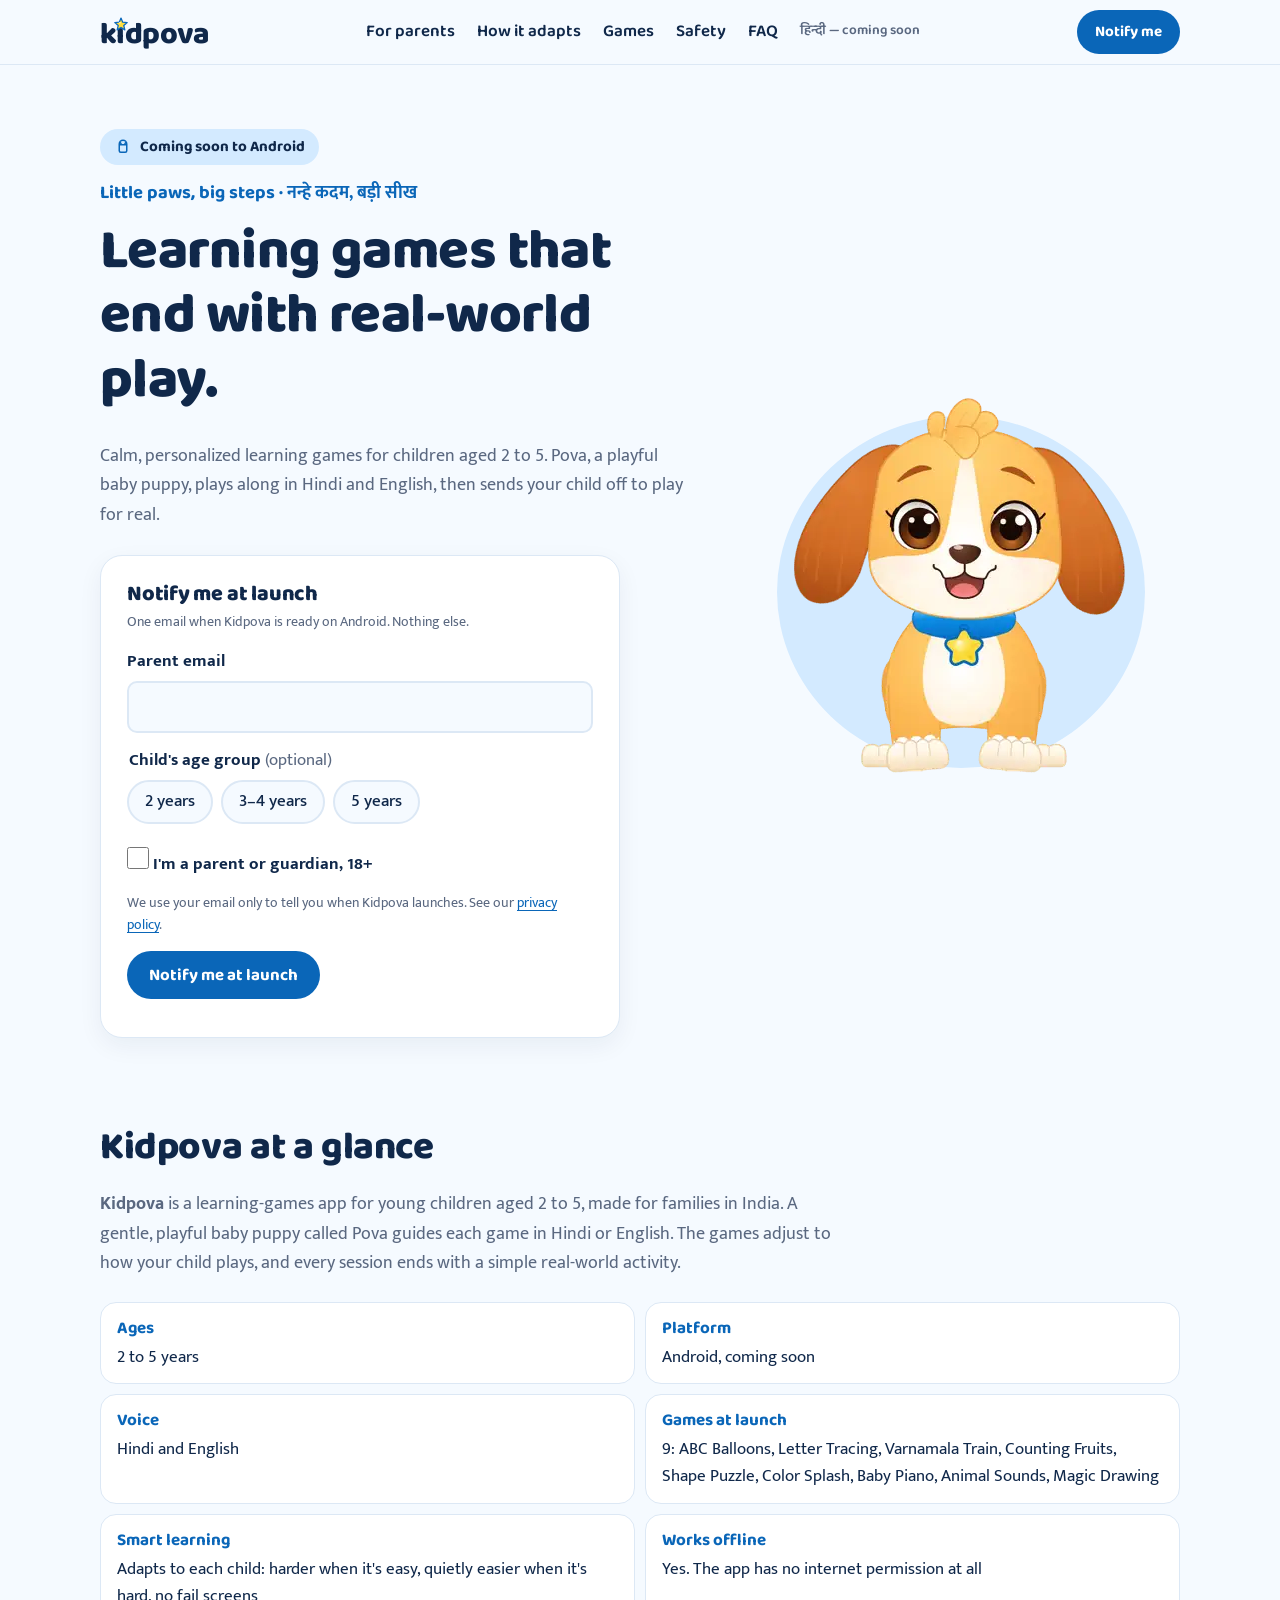
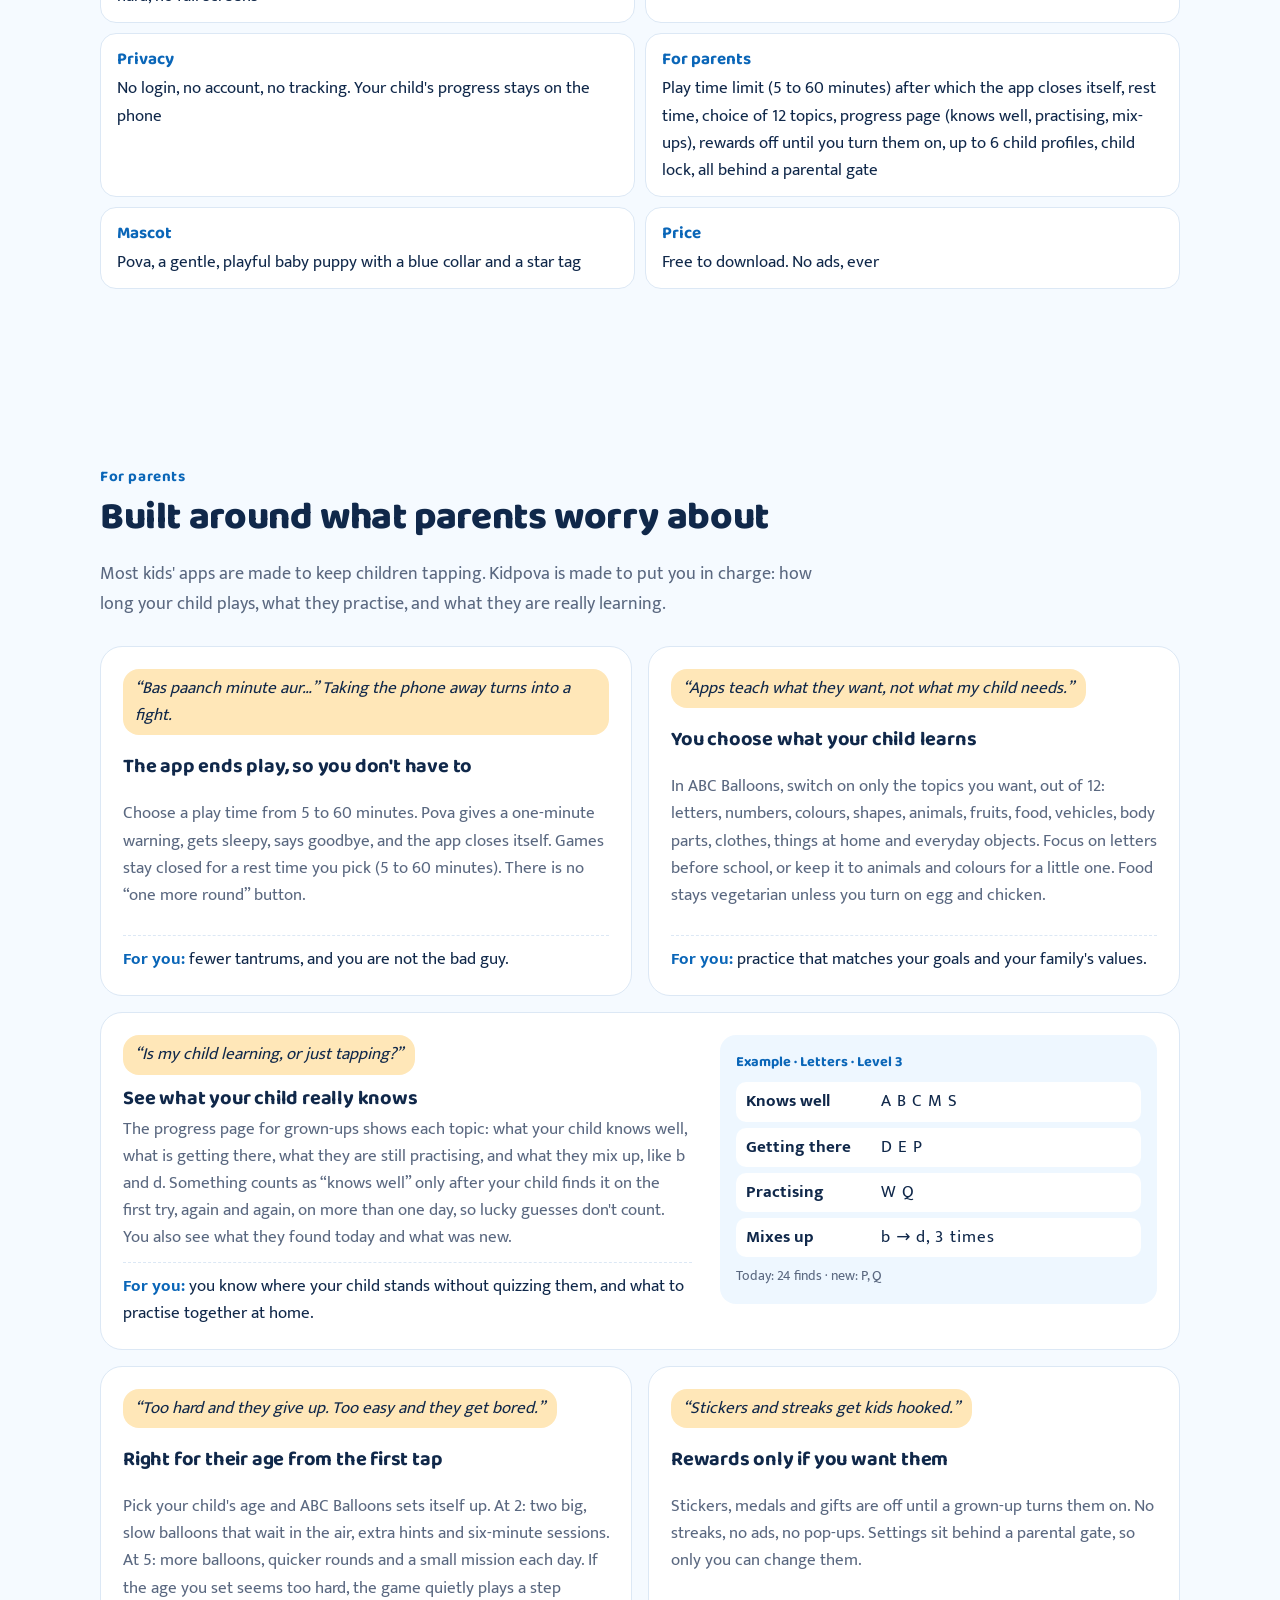
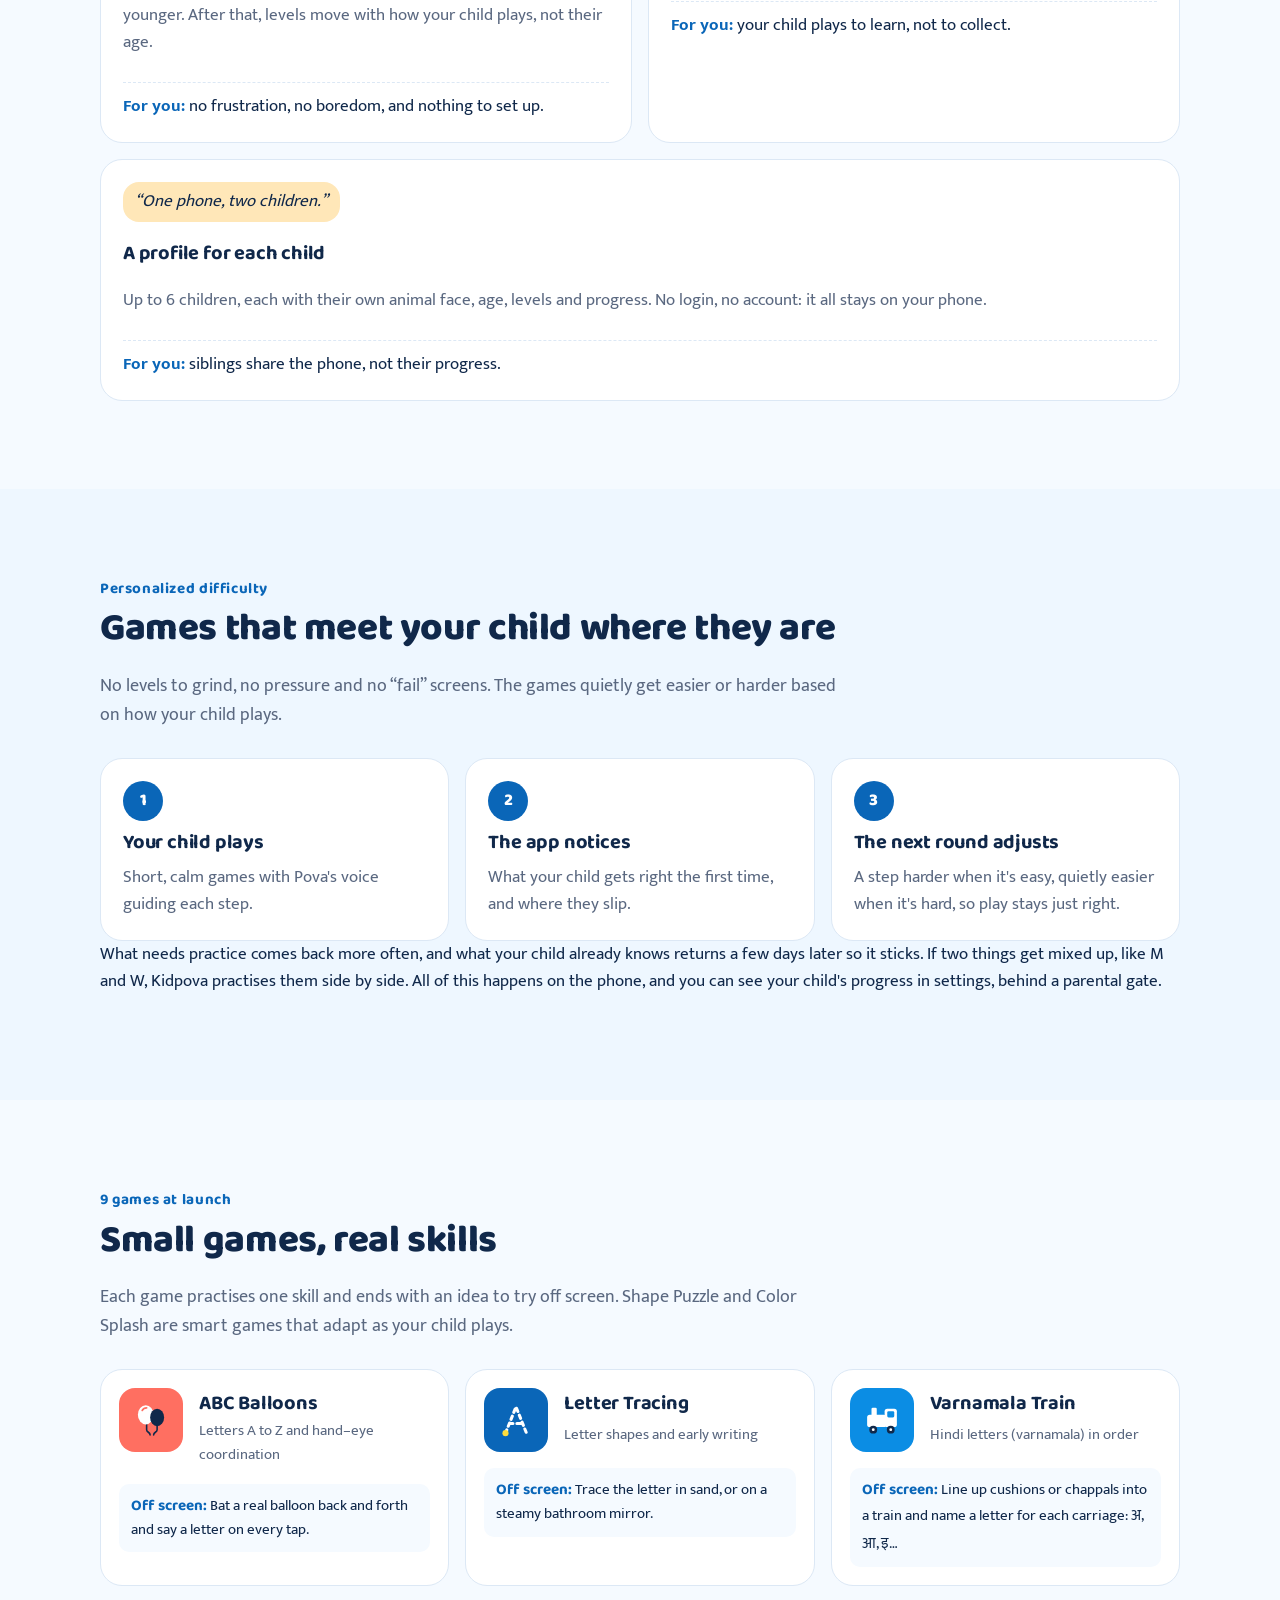
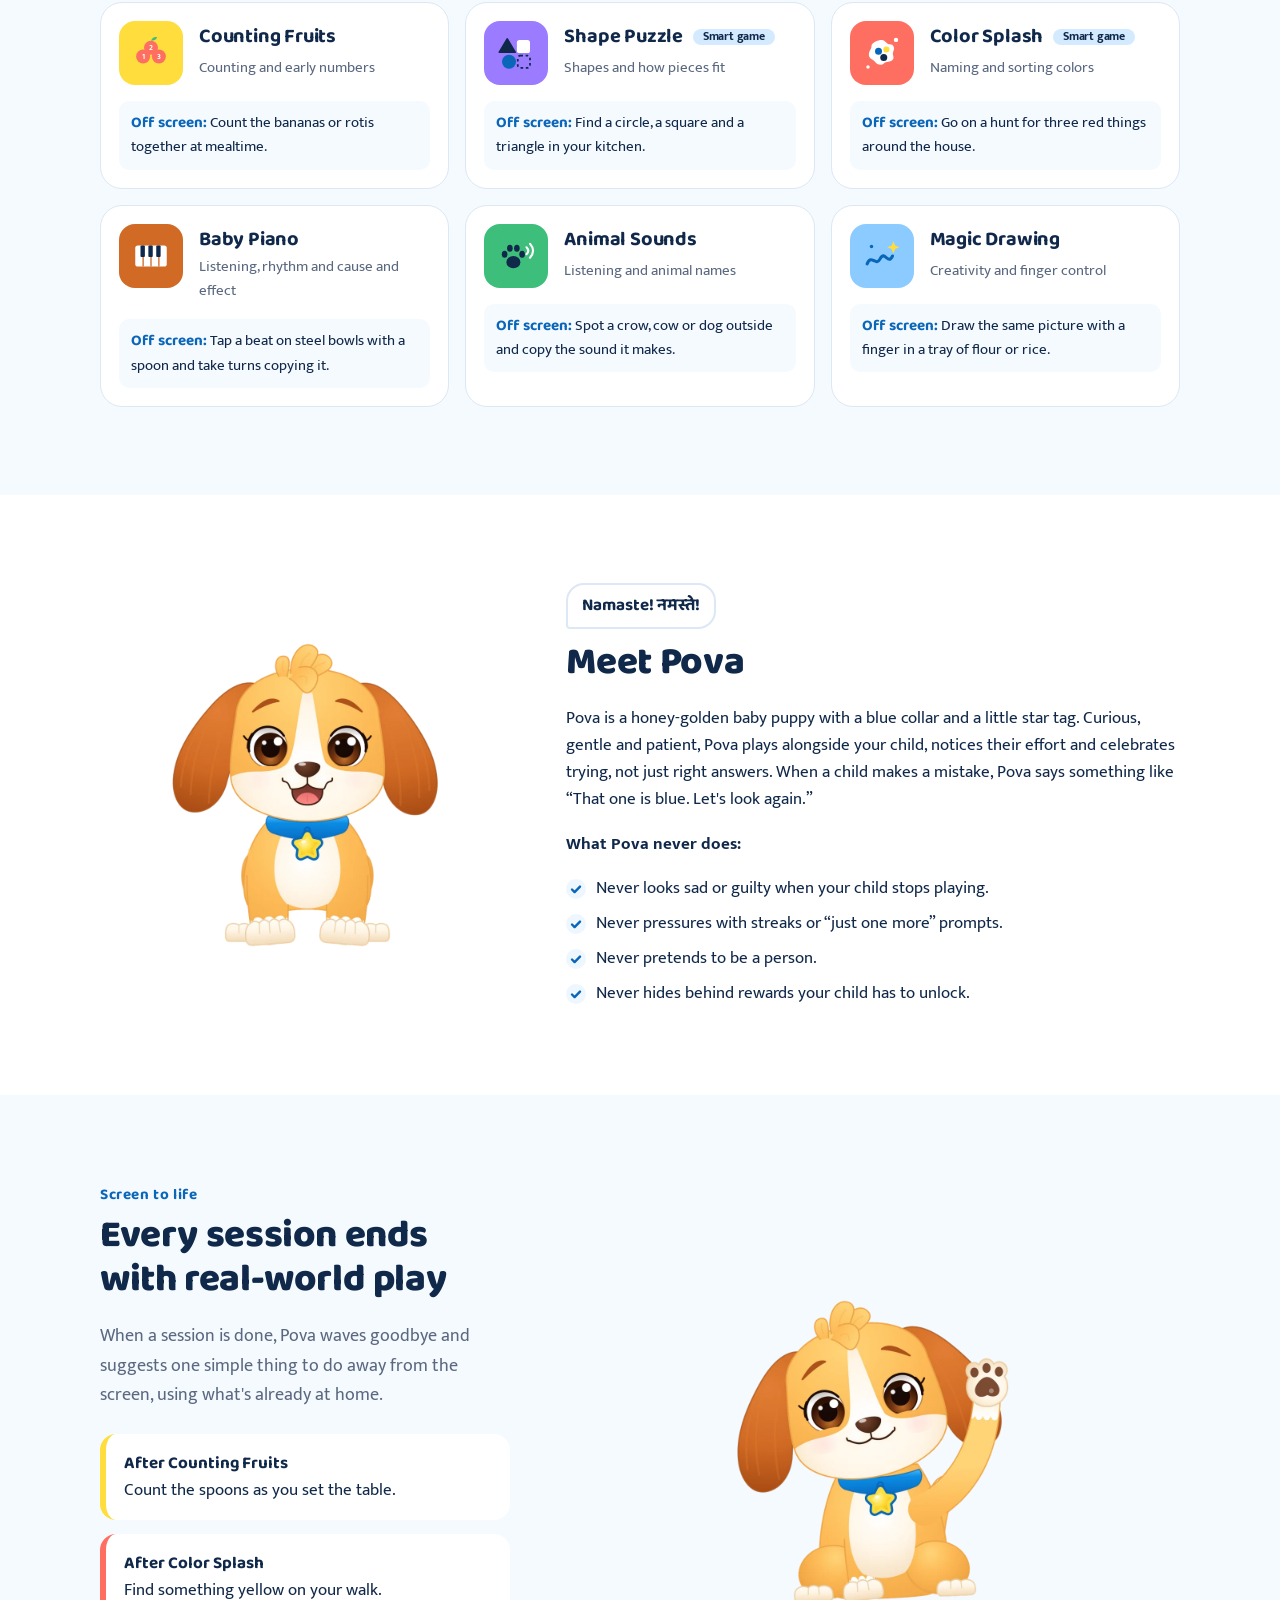
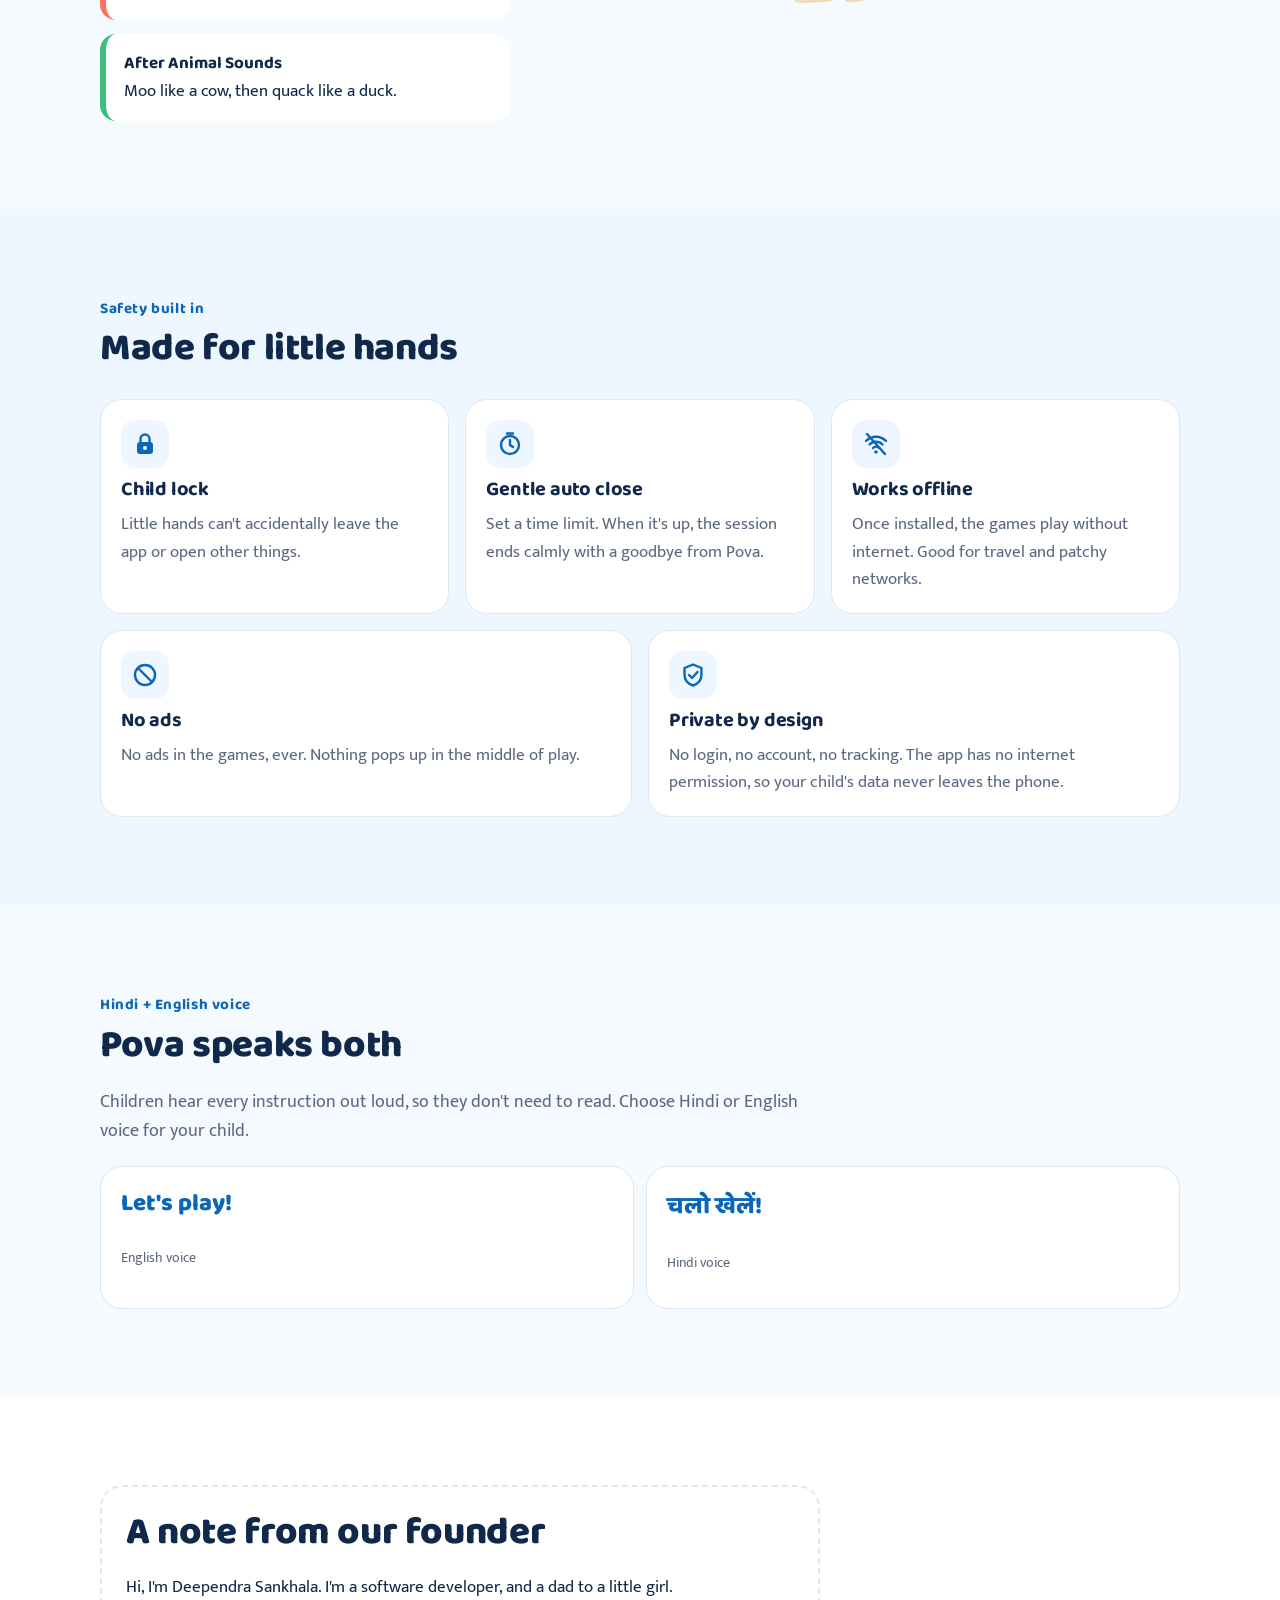
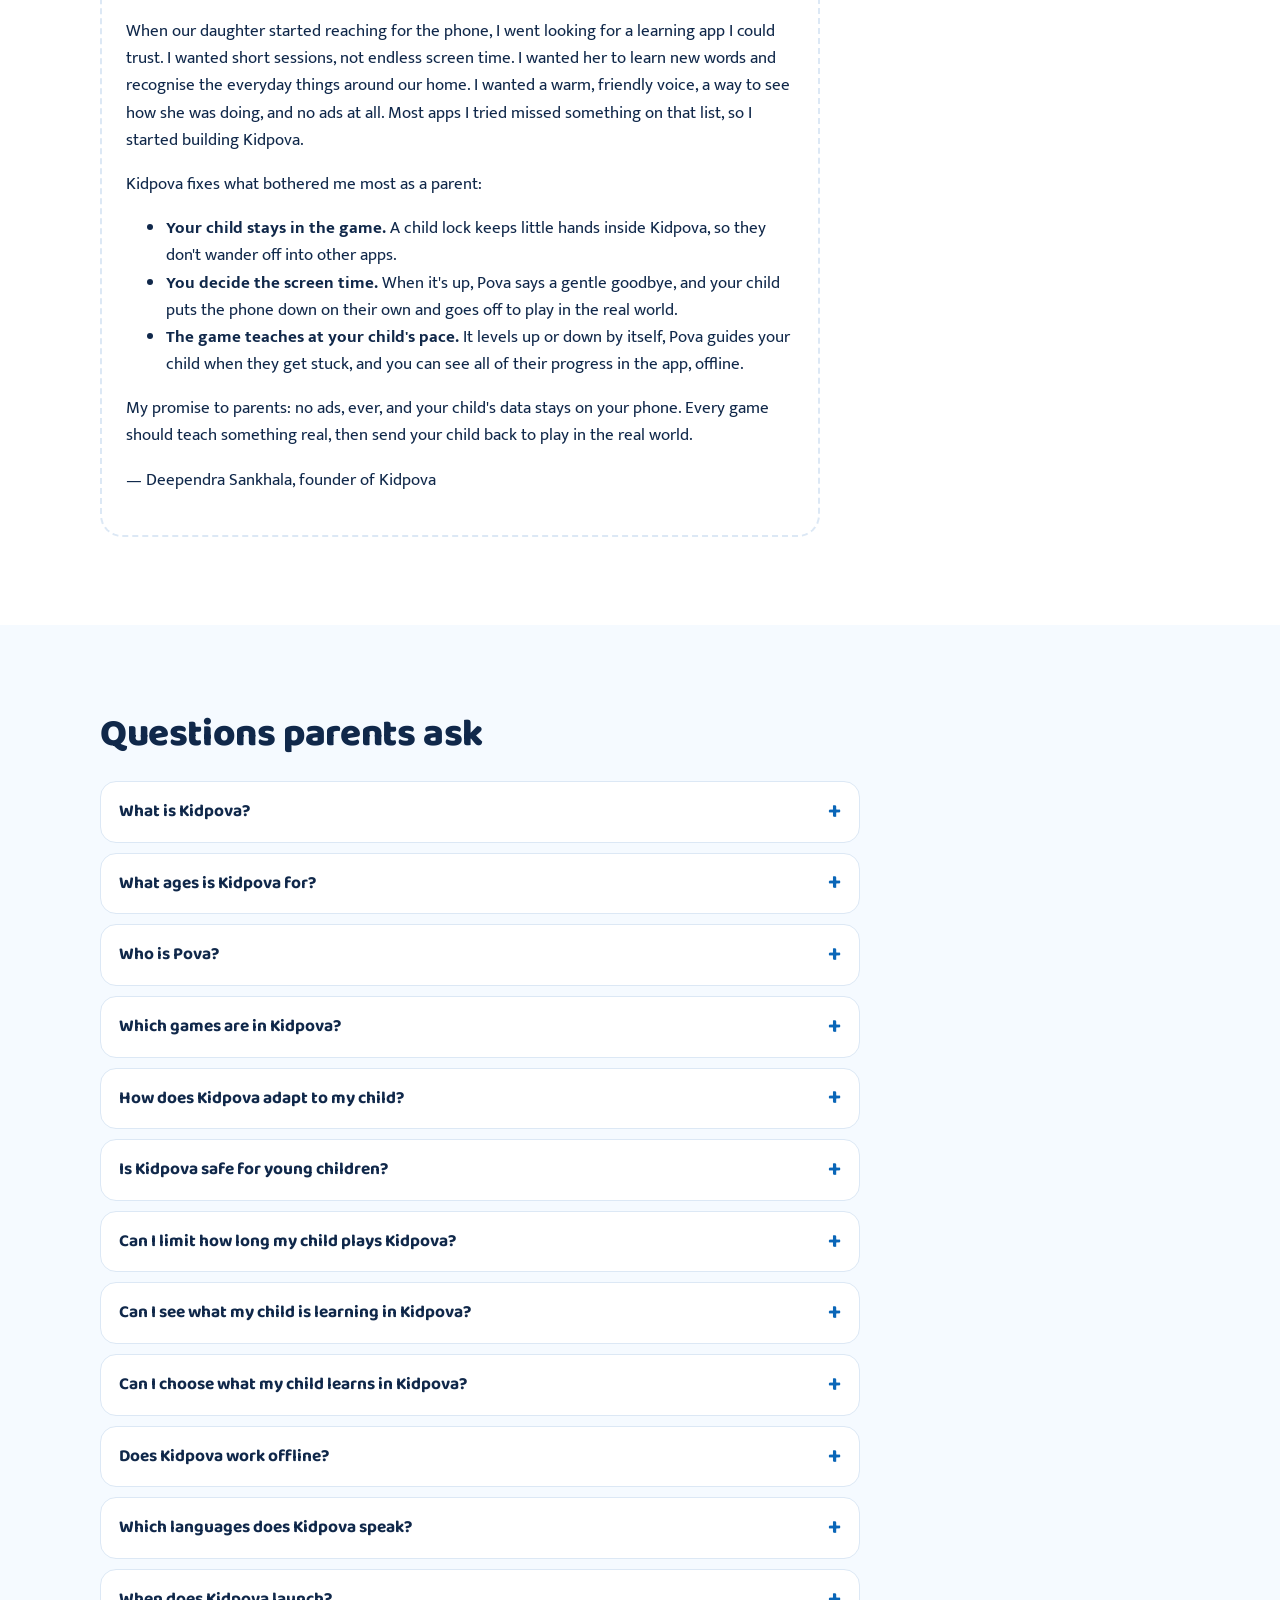
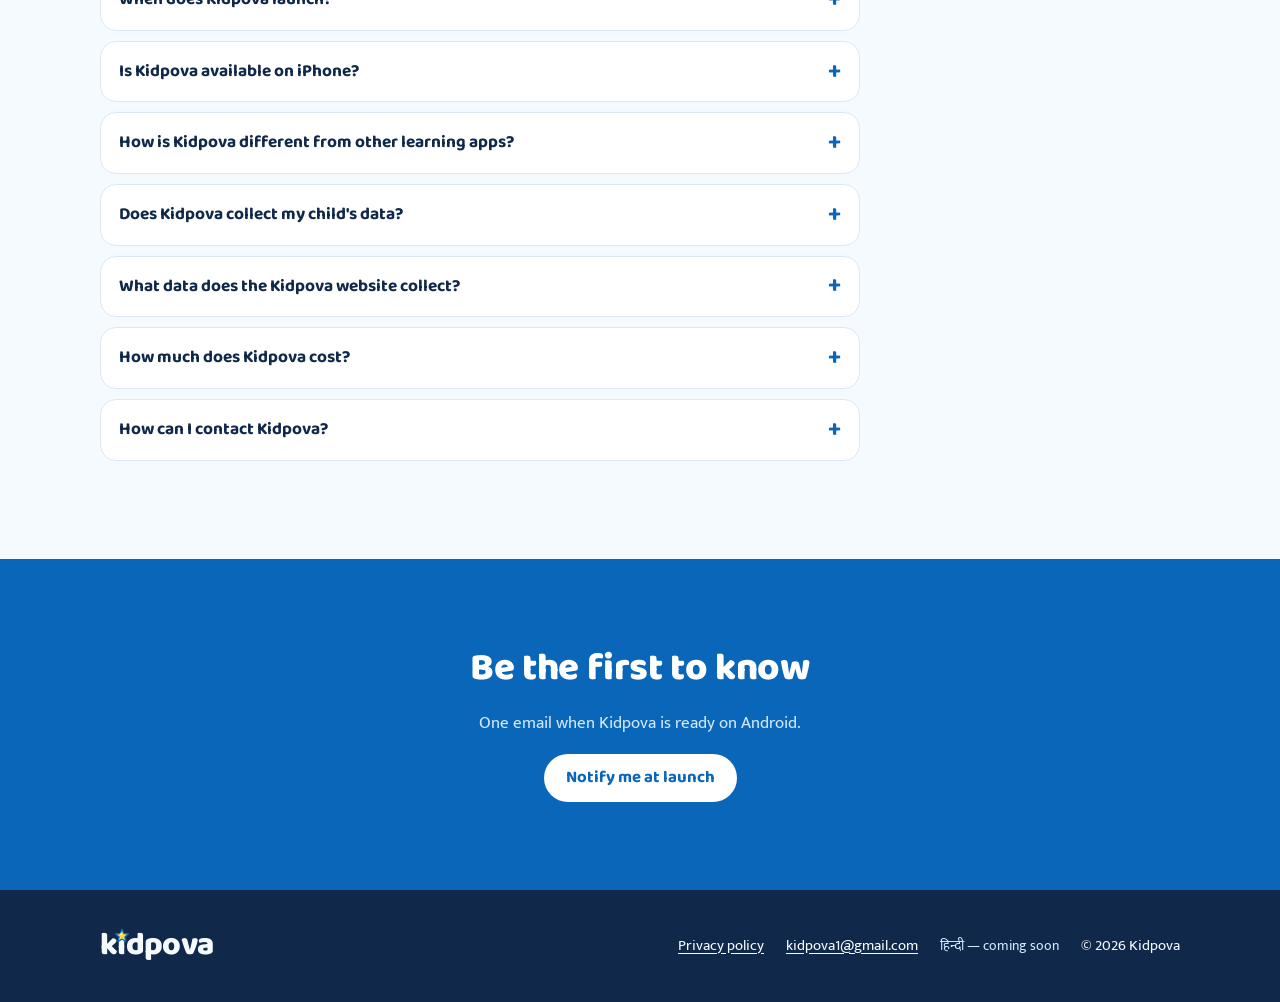
==== commit 7269392e: "Bust og:image cache (?v=2); note image fix not yet on the public site Co-Authored-By: Claude Opus 5." ====
--- a/index.html
+++ b/index.html
@@ -18,7 +18,7 @@
 <meta property="og:title" content="Kidpova — Learning Games for Kids in Hindi &amp; English">
 <meta property="og:description" content="Calm learning games for kids aged 2 to 5, in Hindi and English. Adapts to your child, works offline, no ads. Coming soon to Android.">
 <meta property="og:url" content="https://kidpova.com/">
-<meta property="og:image" content="https://kidpova.com/og-image.png">
+<meta property="og:image" content="https://kidpova.com/og-image.png?v=2">
 <meta property="og:image:width" content="1200">
 <meta property="og:image:height" content="630">
 <meta property="og:image:alt" content="Kidpova wordmark and Pova the baby puppy waving on a blue background, with the line: Little paws, big steps.">
